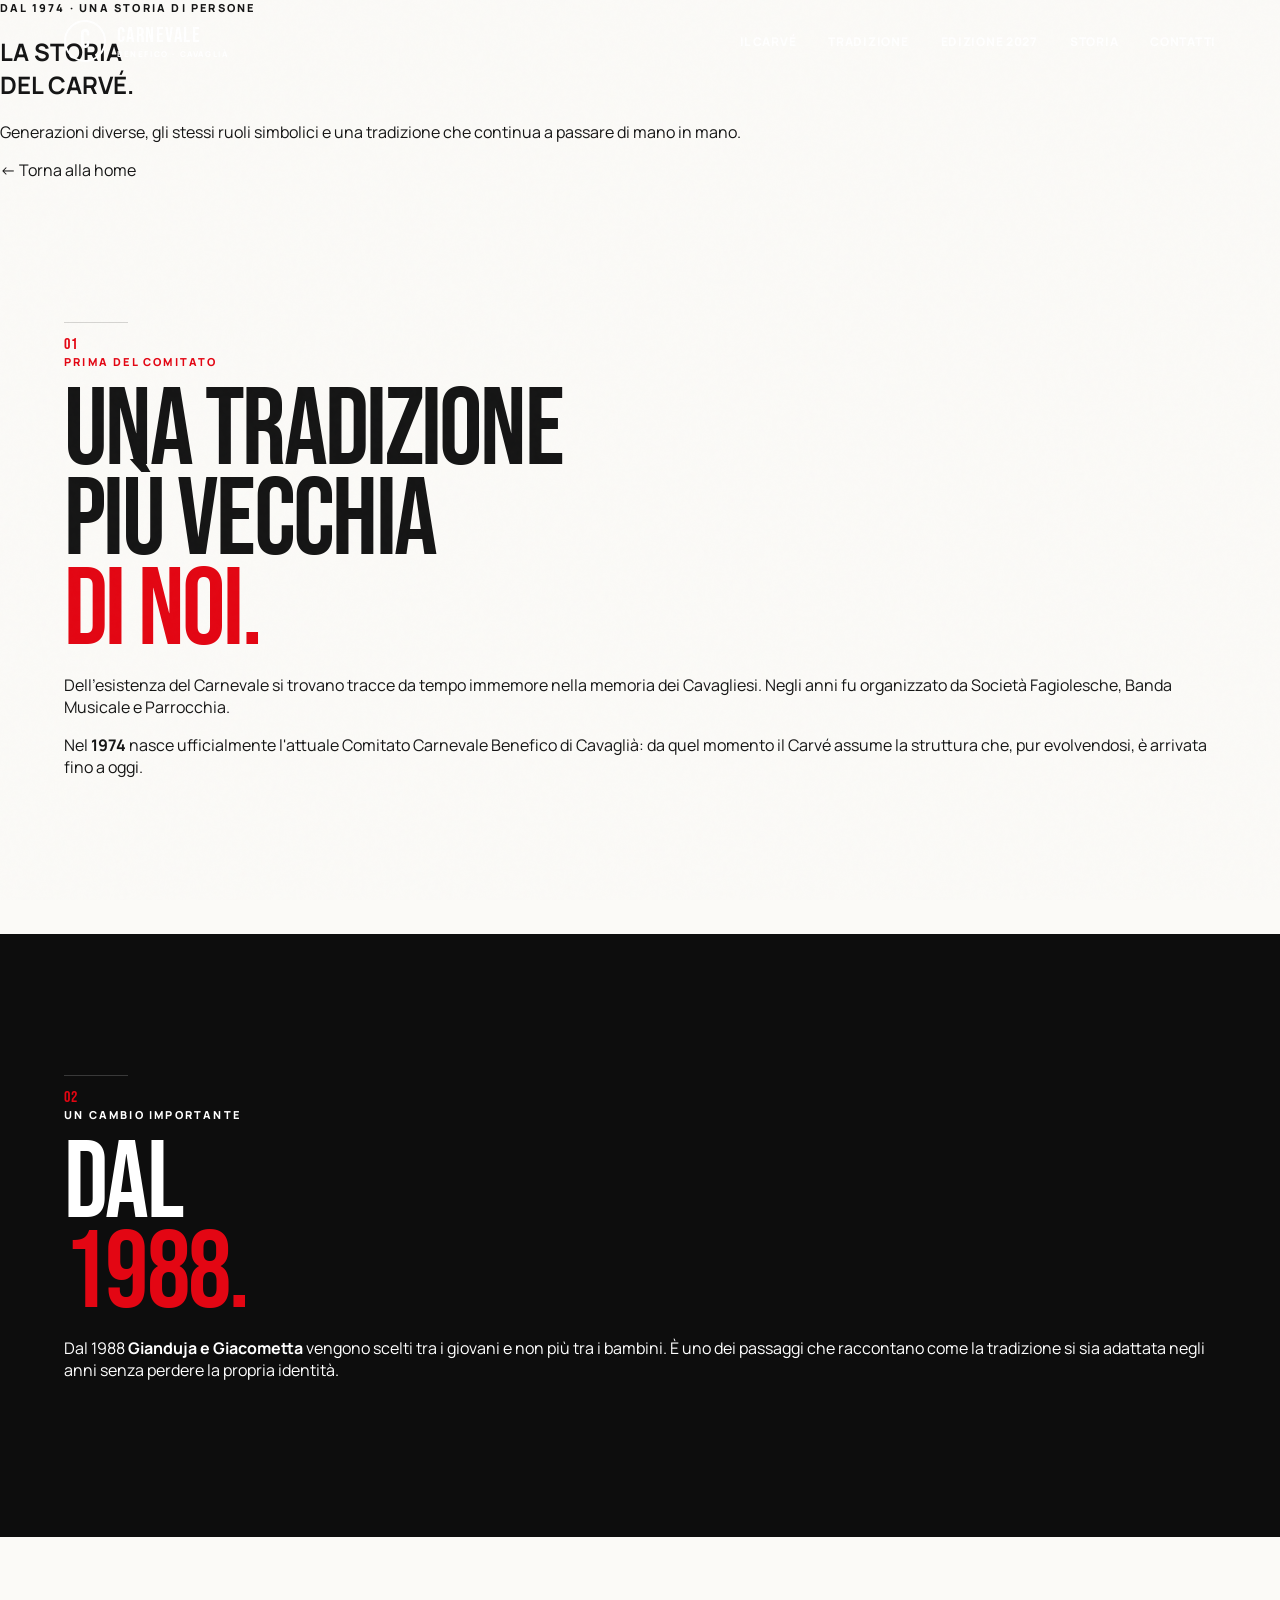
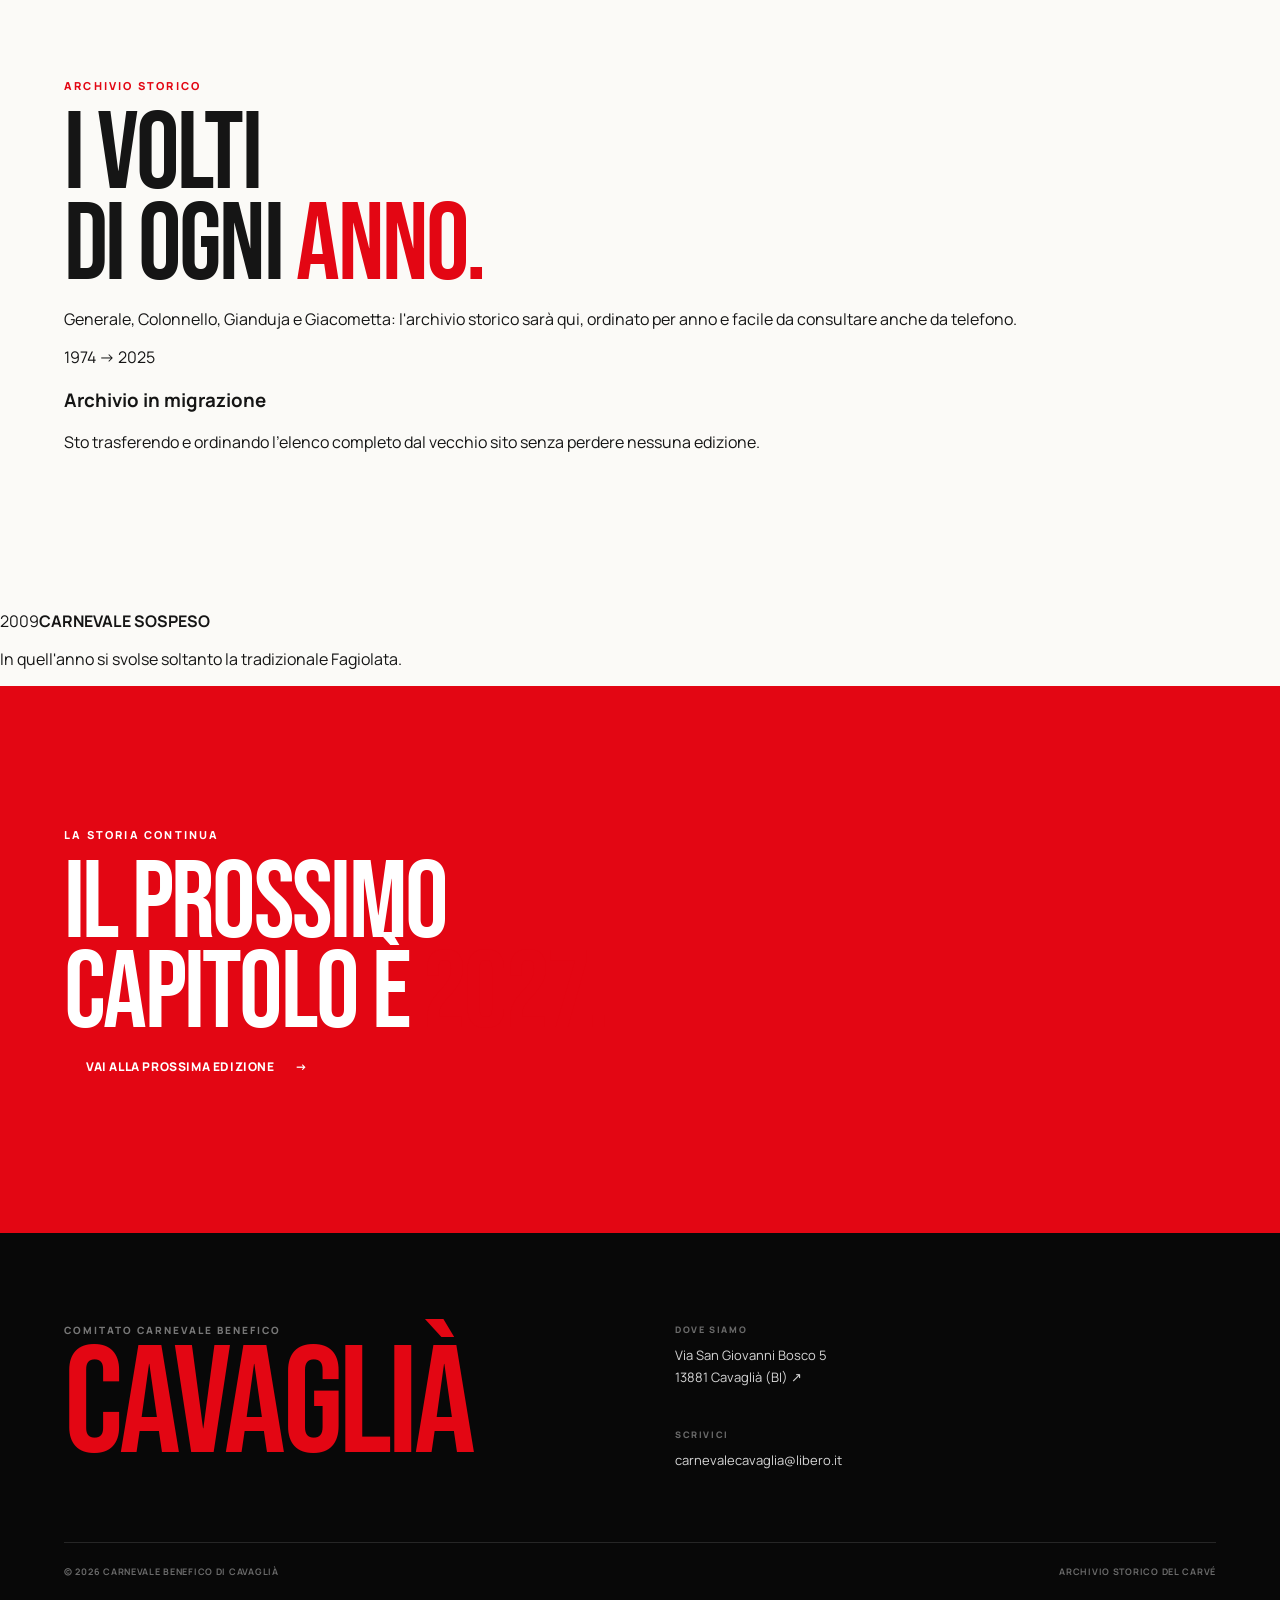
==== storia.html @ 2264ea47 "Add history page shell" ====
<!doctype html>
<html lang="it">
<head>
  <meta charset="utf-8">
  <meta name="viewport" content="width=device-width, initial-scale=1, viewport-fit=cover">
  <meta name="theme-color" content="#e30613">
  <meta name="description" content="La storia del Carnevale Benefico di Cavaglià e il suo archivio storico dal 1974.">
  <title>Storia · Carnevale Benefico di Cavaglià</title>
  <link rel="preconnect" href="https://fonts.googleapis.com">
  <link rel="preconnect" href="https://fonts.gstatic.com" crossorigin>
  <link href="https://fonts.googleapis.com/css2?family=Bebas+Neue&family=Manrope:wght@400;500;600;700;800&display=swap" rel="stylesheet">
  <link rel="stylesheet" href="styles.css">
  <link rel="stylesheet" href="storia.css">
</head>
<body class="history-page">
  <div class="noise" aria-hidden="true"></div>
  <header class="site-header history-header" id="siteHeader">
    <a class="brand" href="index.html" aria-label="Torna alla home"><span class="brand-mark" aria-hidden="true">C</span><span class="brand-copy"><strong>CARNEVALE</strong><small>BENEFICO · CAVAGLIÀ</small></span></a>
    <button class="menu-toggle" id="menuToggle" type="button" aria-expanded="false" aria-controls="mainNav" aria-label="Apri il menu"><span></span><span></span></button>
    <nav class="main-nav" id="mainNav" aria-label="Navigazione principale"><a href="index.html#carnevale">Il Carvé</a><a href="index.html#tradizione">Tradizione</a><a href="index.html#edizione">Edizione 2027</a><a href="storia.html" aria-current="page">Storia</a><a href="index.html#contatti">Contatti</a></nav>
  </header>
  <main>
    <section class="history-hero">
      <div class="history-hero-inner"><p class="eyebrow reveal">DAL 1974 · UNA STORIA DI PERSONE</p><h1 class="reveal">LA STORIA<br><span>DEL CARVÉ.</span></h1><p class="history-lead reveal">Generazioni diverse, gli stessi ruoli simbolici e una tradizione che continua a passare di mano in mano.</p></div>
      <a class="back-home" href="index.html"><span>←</span> Torna alla home</a>
    </section>
    <section class="history-origin section">
      <div class="section-number reveal">01</div>
      <div class="history-origin-title"><p class="eyebrow dark reveal">PRIMA DEL COMITATO</p><h2 class="display reveal">UNA TRADIZIONE<br>PIÙ VECCHIA<br><em>DI NOI.</em></h2></div>
      <div class="history-origin-copy reveal"><p>Dell'esistenza del Carnevale si trovano tracce da tempo immemore nella memoria dei Cavagliesi. Negli anni fu organizzato da Società Fagiolesche, Banda Musicale e Parrocchia.</p><p>Nel <strong>1974</strong> nasce ufficialmente l'attuale Comitato Carnevale Benefico di Cavaglià: da quel momento il Carvé assume la struttura che, pur evolvendosi, è arrivata fino a oggi.</p></div>
    </section>
    <section class="history-rule section section-dark"><div class="section-number reveal">02</div><div class="history-rule-grid"><div><p class="eyebrow reveal">UN CAMBIO IMPORTANTE</p><h2 class="display reveal">DAL<br><em>1988.</em></h2></div><div class="history-rule-copy reveal"><p>Dal 1988 <strong>Gianduja e Giacometta</strong> vengono scelti tra i giovani e non più tra i bambini. È uno dei passaggi che raccontano come la tradizione si sia adattata negli anni senza perdere la propria identità.</p></div></div></section>
    <section class="archive section" id="archivio">
      <div class="archive-head"><div><p class="eyebrow dark reveal">ARCHIVIO STORICO</p><h2 class="display reveal">I VOLTI<br>DI OGNI <em>ANNO.</em></h2></div><p class="archive-note reveal">Generale, Colonnello, Gianduja e Giacometta: l'archivio storico sarà qui, ordinato per anno e facile da consultare anche da telefono.</p></div>
      <div class="archive-placeholder reveal"><span>1974 → 2025</span><h3>Archivio in migrazione</h3><p>Sto trasferendo e ordinando l'elenco completo dal vecchio sito senza perdere nessuna edizione.</p></div>
    </section>
    <section class="history-break"><div><span>2009</span><strong>CARNEVALE SOSPESO</strong><p>In quell'anno si svolse soltanto la tradizionale Fagiolata.</p></div></section>
    <section class="history-continue section section-red"><p class="eyebrow reveal">LA STORIA CONTINUA</p><h2 class="display reveal">IL PROSSIMO<br>CAPITOLO È <em>2027.</em></h2><a class="btn history-btn reveal" href="index.html#edizione">Vai alla prossima edizione <span>→</span></a></section>
  </main>
  <footer id="contatti"><div class="footer-main"><div><p class="footer-kicker">COMITATO CARNEVALE BENEFICO</p><h2>CAVAGLIÀ</h2></div><div class="footer-links"><div><span>DOVE SIAMO</span><a href="https://www.google.com/maps/search/?api=1&query=Via+San+Giovanni+Bosco+5+Cavaglia" target="_blank" rel="noopener">Via San Giovanni Bosco 5<br>13881 Cavaglià (BI) ↗</a></div><div><span>SCRIVICI</span><a href="mailto:carnevalecavaglia@libero.it">carnevalecavaglia@libero.it</a></div></div></div><div class="footer-bottom"><span>© <span id="year"></span> Carnevale Benefico di Cavaglià</span><span>Archivio storico del Carvé</span></div></footer>
  <script src="script.js"></script>
</body>
</html>
---- styles.css ----
:root {
  --red: #e30613;
  --red-dark: #b4000a;
  --black: #0d0d0d;
  --ink: #151515;
  --cream: #f4f0e8;
  --paper: #fbfaf7;
  --white: #fff;
  --muted: #77736b;
  --line: rgba(13,13,13,.16);
  --radius: 26px;
  --pad: clamp(20px, 5vw, 72px);
  --header-h: 82px;
}

* { box-sizing: border-box; }
html { scroll-behavior: smooth; }
body {
  margin: 0;
  font-family: "Manrope", system-ui, -apple-system, BlinkMacSystemFont, "Segoe UI", sans-serif;
  color: var(--ink);
  background: var(--paper);
  overflow-x: hidden;
}
body.menu-open { overflow: hidden; }
img { max-width: 100%; display: block; }
a { color: inherit; text-decoration: none; }
button, a { -webkit-tap-highlight-color: transparent; }
::selection { background: var(--red); color: #fff; }

.noise {
  position: fixed;
  inset: 0;
  z-index: 9998;
  pointer-events: none;
  opacity: .025;
  background-image: url("data:image/svg+xml,%3Csvg viewBox='0 0 180 180' xmlns='http://www.w3.org/2000/svg'%3E%3Cfilter id='n'%3E%3CfeTurbulence type='fractalNoise' baseFrequency='.8' numOctaves='4' stitchTiles='stitch'/%3E%3C/filter%3E%3Crect width='100%25' height='100%25' filter='url(%23n)' opacity='.7'/%3E%3C/svg%3E");
}

.confetti { position: fixed; inset: 0; pointer-events: none; z-index: 3; overflow: hidden; }
.confetti i {
  position: absolute;
  width: 7px;
  height: 18px;
  opacity: 0;
  animation: confettiFall linear forwards;
  border-radius: 2px;
}
@keyframes confettiFall {
  0% { opacity: 0; transform: translate3d(0,-10vh,0) rotate(0deg); }
  10% { opacity: .7; }
  100% { opacity: 0; transform: translate3d(var(--drift),110vh,0) rotate(720deg); }
}

.site-header {
  position: fixed;
  top: 0; left: 0; right: 0;
  height: var(--header-h);
  padding: 0 var(--pad);
  display: flex;
  align-items: center;
  justify-content: space-between;
  z-index: 100;
  color: #fff;
  transition: background .35s ease, color .35s ease, border .35s ease, height .35s ease;
}
.site-header.scrolled {
  height: 68px;
  color: var(--ink);
  background: rgba(251,250,247,.88);
  backdrop-filter: blur(16px);
  -webkit-backdrop-filter: blur(16px);
  border-bottom: 1px solid rgba(0,0,0,.08);
}
.brand { display: inline-flex; align-items: center; gap: 11px; position: relative; z-index: 102; }
.brand-mark {
  width: 42px; height: 42px;
  border: 2px solid currentColor;
  border-radius: 50%;
  display: grid; place-items: center;
  font-family: "Bebas Neue", sans-serif;
  font-size: 26px;
  line-height: 1;
}
.brand-copy { display: grid; line-height: 1; gap: 4px; }
.brand-copy strong { font-family: "Bebas Neue", sans-serif; font-size: 21px; letter-spacing: .07em; font-weight: 400; }
.brand-copy small { font-size: 8px; letter-spacing: .2em; font-weight: 800; }

.main-nav { display: flex; align-items: center; gap: clamp(20px, 2.5vw, 40px); font-size: 12px; font-weight: 800; text-transform: uppercase; letter-spacing: .06em; }
.main-nav a { position: relative; }
.main-nav a::after { content: ""; position: absolute; left: 0; bottom: -7px; width: 100%; height: 2px; background: var(--red); transform: scaleX(0); transform-origin: left; transition: transform .2s ease; }
.main-nav a:hover::after { transform: scaleX(1); }
.menu-toggle { display: none; border: 0; background: transparent; color: inherit; width: 48px; height: 48px; padding: 0; position: relative; z-index: 102; }
.menu-toggle span { position: absolute; width: 24px; height: 2px; background: currentColor; left: 12px; transition: transform .25s ease, top .25s ease; }
.menu-toggle span:first-child { top: 19px; }
.menu-toggle span:last-child { top: 28px; }
.menu-toggle.active span:first-child { top: 24px; transform: rotate(45deg); }
.menu-toggle.active span:last-child { top: 24px; transform: rotate(-45deg); }

.hero { position: relative; min-height: 100svh; color: #fff; display: flex; align-items: flex-end; overflow: hidden; background: #111; }
.hero-photo {
  position: absolute; inset: 0;
  background-image: url("https://carnevalecavaglia.wordpress.com/wp-content/uploads/2025/02/img_5497-1.jpg");
  background-size: cover;
  background-position: center 40%;
  transform: scale(1.04);
  animation: heroZoom 10s ease-out forwards;
}
@keyframes heroZoom { to { transform: scale(1); } }
.hero-shade {
  position: absolute; inset: 0;
  background: linear-gradient(180deg, rgba(0,0,0,.2) 0%, rgba(0,0,0,.12) 35%, rgba(0,0,0,.86) 100%), linear-gradient(90deg, rgba(0,0,0,.42), transparent 65%);
}
.hero-content { position: relative; z-index: 2; width: min(1100px, 100%); padding: 0 var(--pad) clamp(88px, 10vh, 130px); }
.eyebrow { margin: 0 0 18px; font-size: 11px; font-weight: 800; letter-spacing: .2em; text-transform: uppercase; }
.eyebrow.dark { color: var(--red); }
.hero h1, .display, .edition-year, footer h2 { font-family: "Bebas Neue", Impact, sans-serif; font-weight: 400; letter-spacing: -.025em; }
.hero h1 { margin: 0; font-size: clamp(78px, 13vw, 180px); line-height: .76; max-width: 1050px; }
.hero h1 span { color: var(--red); }
.hero-lead { margin: 28px 0 0; max-width: 650px; font-size: clamp(16px, 1.5vw, 21px); line-height: 1.55; color: rgba(255,255,255,.84); }
.hero-actions { display: flex; flex-wrap: wrap; gap: 12px; margin-top: 32px; }
.btn { min-height: 52px; display: inline-flex; align-items: center; justify-content: center; gap: 20px; padding: 0 22px; border-radius: 999px; font-size: 12px; font-weight: 800; text-transform: uppercase; letter-spacing: .05em; transition: transform .2s ease, background .2s ease, color .2s ease; }
.btn:hover { transform: translateY(-2px); }
.btn-primary { background: var(--red); color: #fff; }
.btn-primary:hover { background: #ff1320; }
.btn-ghost { border: 1px solid rgba(255,255,255,.55); color: #fff; }
.btn-ghost:hover { background: #fff; color: #111; }
.hero-scroll { position: absolute; right: var(--pad); bottom: 38px; z-index: 2; display: flex; align-items: center; gap: 12px; font-size: 9px; font-weight: 800; letter-spacing: .2em; transform: rotate(90deg) translateX(-15px); transform-origin: right bottom; }
.hero-scroll i { display: block; width: 54px; height: 1px; background: rgba(255,255,255,.7); position: relative; overflow: hidden; }
.hero-scroll i::after { content:""; position:absolute; inset:0; background:#fff; transform:translateX(-100%); animation: scrollLine 1.7s ease-in-out infinite; }
@keyframes scrollLine { 50%,100% { transform: translateX(100%); } }

.ticker { background: var(--red); color:#fff; overflow:hidden; border-top:1px solid rgba(255,255,255,.18); border-bottom:1px solid rgba(0,0,0,.12); }
.ticker-track { display:flex; align-items:center; width:max-content; gap:20px; padding:17px 0; animation:ticker 35s linear infinite; }
.ticker span { font-family:"Bebas Neue",sans-serif; font-size:22px; letter-spacing:.04em; white-space:nowrap; }
.ticker b { font-size:11px; font-weight:400; opacity:.8; }
@keyframes ticker { to { transform:translateX(-50%); } }

.section { padding: clamp(90px, 11vw, 160px) var(--pad); }
.section-number { font-family:"Bebas Neue",sans-serif; font-size:16px; letter-spacing:.08em; color:var(--red); border-top:1px solid var(--line); padding-top:12px; width:64px; }
.section-number.inverse { color:#fff; border-color:rgba(255,255,255,.35); }
.intro { display:grid; grid-template-columns:90px minmax(0, 1.2fr) minmax(280px,.8fr); gap:clamp(24px,5vw,84px); align-items:start; }
.display { margin:0; font-size:clamp(64px,8.5vw,130px); line-height:.83; }
.display em { color:var(--red); font-style:normal; }
.intro-text { padding-top:40px; max-width:520px; }
.intro-text p { font-size:16px; line-height:1.78; color:#45413b; margin:0 0 18px; }
.text-link { display:inline-flex; align-items:center; gap:18px; margin-top:12px; font-size:12px; font-weight:800; text-transform:uppercase; letter-spacing:.07em; border-bottom:1px solid var(--ink); padding-bottom:7px; }
.text-link span { transition: transform .2s ease; }
.text-link:hover span { transform:translateX(5px); }

.stats { display:grid; grid-template-columns:repeat(3,1fr); border-top:1px solid var(--line); border-bottom:1px solid var(--line); margin:0 var(--pad); }
.stat { padding:46px clamp(18px,3vw,44px); display:grid; gap:10px; border-right:1px solid var(--line); }
.stat:last-child { border-right:0; }
.stat strong { font-family:"Bebas Neue",sans-serif; color:var(--red); font-size:clamp(60px,7vw,110px); line-height:.85; font-weight:400; }
.stat span { color:var(--muted); font-size:12px; text-transform:uppercase; letter-spacing:.08em; font-weight:800; }

.section-dark { background:var(--black); color:#fff; }
.section-dark .section-number { border-color:rgba(255,255,255,.18); }
.tradition-grid { display:grid; grid-template-columns:minmax(320px,.85fr) minmax(0,1.15fr); gap:clamp(40px,7vw,110px); align-items:center; margin-top:38px; }
.tradition-copy .display em { color:var(--red); }
.tradition-copy > p:not(.eyebrow) { max-width:520px; line-height:1.75; color:rgba(255,255,255,.7); font-size:16px; }
.tradition-photo { min-height:650px; border-radius:var(--radius); background:linear-gradient(180deg,transparent 65%,rgba(0,0,0,.3)), url("https://carnevalecavaglia.wordpress.com/wp-content/uploads/2024/03/img_4188.jpg"); background-size:cover; background-position:center; position:relative; overflow:hidden; }
.tradition-photo::after { content:"60+\A PA IOLI"; white-space:pre; position:absolute; right:-2px; bottom:-12px; font-family:"Bebas Neue",sans-serif; font-size:76px; line-height:.73; text-align:right; color:#fff; opacity:.9; padding:20px; }

.section-head { display:grid; grid-template-columns:1fr minmax(280px,460px); gap:50px; align-items:end; margin-bottom:54px; }
.section-note { margin:0 0 8px; color:var(--muted); line-height:1.7; }
.mosaic { display:grid; grid-template-columns:repeat(12,1fr); gap:16px; }
.moment { position:relative; min-height:520px; overflow:hidden; border-radius:22px; grid-column:span 5; background:#222; color:#fff; isolation:isolate; }
.moment-large { grid-column:span 7; min-height:640px; }
.moment-wide { grid-column:span 7; min-height:480px; }
.moment img { width:100%; height:100%; object-fit:cover; position:absolute; inset:0; transition:transform .6s cubic-bezier(.2,.7,.2,1); }
.moment::after { content:""; position:absolute; inset:0; background:linear-gradient(180deg,transparent 40%,rgba(0,0,0,.9)); z-index:0; }
.moment:hover img { transform:scale(1.035); }
.moment div { position:absolute; z-index:1; left:0; right:0; bottom:0; padding:28px; }
.moment div span { font-size:10px; font-weight:800; letter-spacing:.15em; color:#fff; opacity:.75; }
.moment h3 { font-family:"Bebas Neue",sans-serif; font-size:42px; margin:6px 0 2px; font-weight:400; }
.moment p { margin:0; max-width:480px; color:rgba(255,255,255,.75); line-height:1.55; font-size:13px; }

.section-red { background:var(--red); color:#fff; }
.edition-top { display:flex; align-items:flex-start; justify-content:space-between; }
.edition-grid { display:grid; grid-template-columns:1.1fr .9fr; gap:clamp(40px,8vw,120px); align-items:end; margin-top:30px; }
.edition-year { margin:0; font-size:clamp(170px,27vw,420px); line-height:.7; letter-spacing:-.04em; }
.edition-status { margin:32px 0 0; display:flex; align-items:center; gap:10px; font-size:11px; font-weight:800; letter-spacing:.12em; }
.edition-status span { width:9px; height:9px; background:#fff; border-radius:50%; box-shadow:0 0 0 7px rgba(255,255,255,.16); animation:pulse 2s ease-in-out infinite; }
@keyframes pulse { 50% { box-shadow:0 0 0 14px rgba(255,255,255,0); } }
.edition-copy { padding-bottom:18px; }
.edition-copy h3 { font-family:"Bebas Neue",sans-serif; font-size:48px; font-weight:400; margin:0 0 12px; }
.edition-copy p { color:rgba(255,255,255,.82); line-height:1.7; margin:0 0 24px; }
.edition-tags { display:flex; flex-wrap:wrap; gap:8px; }
.edition-tags span { border:1px solid rgba(255,255,255,.5); padding:9px 13px; border-radius:999px; font-size:10px; font-weight:800; text-transform:uppercase; letter-spacing:.07em; }
.past-edition { display:grid; grid-template-columns:auto auto 1fr; gap:24px; align-items:center; border-top:1px solid rgba(255,255,255,.35); margin-top:80px; padding-top:24px; }
.past-edition span { font-size:9px; font-weight:800; letter-spacing:.18em; opacity:.7; }
.past-edition strong { font-family:"Bebas Neue",sans-serif; font-size:27px; letter-spacing:.03em; font-weight:400; }
.past-edition p { margin:0; text-align:right; opacity:.75; font-size:12px; }

.ritual { display:grid; grid-template-columns:90px 1fr; gap:clamp(24px,5vw,84px); }
.ritual-head { grid-column:2; }
.steps { grid-column:2; margin-top:70px; border-top:1px solid var(--line); }
.step { display:grid; grid-template-columns:80px 1fr 1fr; gap:30px; align-items:center; min-height:126px; border-bottom:1px solid var(--line); padding:22px 0; }
.step > span { color:var(--red); font-size:11px; font-weight:800; }
.step h3 { font-family:"Bebas Neue",sans-serif; font-size:34px; margin:0; font-weight:400; }
.step p { margin:0; color:var(--muted); line-height:1.6; font-size:13px; max-width:520px; }

.cta-band { background:var(--black); color:#fff; }
.cta-band a { min-height:230px; padding:40px var(--pad); display:grid; grid-template-columns:1fr auto auto; gap:40px; align-items:center; transition:background .25s ease; }
.cta-band a:hover { background:#171717; }
.cta-band span { font-size:11px; font-weight:800; letter-spacing:.2em; }
.cta-band strong { font-family:"Bebas Neue",sans-serif; font-size:clamp(64px,9vw,130px); font-weight:400; color:var(--red); }
.cta-band i { width:72px; height:72px; border:1px solid rgba(255,255,255,.35); border-radius:50%; display:grid; place-items:center; font-style:normal; font-size:24px; transition:transform .25s ease, background .25s ease; }
.cta-band a:hover i { transform:rotate(45deg); background:var(--red); border-color:var(--red); }

footer { background:#080808; color:#fff; padding:90px var(--pad) 28px; }
.footer-main { display:grid; grid-template-columns:1fr 1fr; gap:70px; padding-bottom:70px; }
.footer-kicker { margin:0 0 8px; font-size:10px; font-weight:800; letter-spacing:.2em; color:rgba(255,255,255,.45); }
footer h2 { margin:0; font-size:clamp(86px,12vw,180px); line-height:.8; color:var(--red); }
.footer-links { display:grid; grid-template-columns:repeat(2,1fr); gap:40px; align-content:end; }
.footer-links div { display:grid; gap:9px; }
.footer-links div:last-child { grid-column:span 2; grid-template-columns:auto auto; justify-content:start; column-gap:24px; }
.footer-links div:last-child span { grid-column:1/-1; }
.footer-links span { font-size:9px; font-weight:800; letter-spacing:.18em; color:rgba(255,255,255,.4); }
.footer-links a { font-size:13px; line-height:1.65; width:max-content; max-width:100%; color:rgba(255,255,255,.83); }
.footer-links a:hover { color:#fff; }
.footer-bottom { border-top:1px solid rgba(255,255,255,.12); padding-top:22px; display:flex; justify-content:space-between; gap:20px; font-size:9px; font-weight:700; letter-spacing:.08em; color:rgba(255,255,255,.4); text-transform:uppercase; }

.reveal { opacity:0; transform:translateY(26px); transition:opacity .75s cubic-bezier(.2,.7,.2,1), transform .75s cubic-bezier(.2,.7,.2,1); }
.reveal.visible { opacity:1; transform:none; }

@media (max-width: 980px) {
  :root { --header-h:72px; }
  .menu-toggle { display:block; }
  .main-nav {
    position:fixed; inset:0; background:var(--red); color:#fff;
    display:flex; flex-direction:column; align-items:flex-start; justify-content:center;
    padding:100px var(--pad) 60px; gap:5px;
    transform:translateY(-100%); transition:transform .45s cubic-bezier(.76,0,.24,1);
  }
  .main-nav.open { transform:none; }
  .main-nav a { font-family:"Bebas Neue",sans-serif; font-size:clamp(44px,11vw,76px); font-weight:400; line-height:1.02; }
  .main-nav a::after { display:none; }
  .site-header.menu-active { color:#fff; background:transparent; border:0; }
  .hero-photo { background-position:center center; }
  .intro { grid-template-columns:60px 1fr; }
  .intro-text { grid-column:2; padding-top:10px; }
  .tradition-grid { grid-template-columns:1fr; }
  .tradition-photo { min-height:520px; }
  .section-head { grid-template-columns:1fr; }
  .section-note { max-width:560px; }
  .moment, .moment-large, .moment-wide { grid-column:span 6; min-height:500px; }
  .edition-grid { grid-template-columns:1fr; }
  .edition-copy { max-width:600px; }
  .past-edition { grid-template-columns:1fr 1fr; }
  .past-edition p { grid-column:1/-1; text-align:left; }
  .footer-main { grid-template-columns:1fr; }
}

@media (max-width: 700px) {
  :root { --pad:20px; --radius:20px; }
  .site-header { padding:0 18px; }
  .brand-copy strong { font-size:18px; }
  .brand-copy small { font-size:7px; }
  .brand-mark { width:38px; height:38px; font-size:23px; }
  .hero { min-height: 96svh; }
  .hero-photo { background-position:52% center; }
  .hero-shade { background:linear-gradient(180deg,rgba(0,0,0,.18),rgba(0,0,0,.2) 38%,rgba(0,0,0,.9) 100%); }
  .hero-content { padding:0 20px 84px; }
  .hero h1 { font-size:clamp(74px,25vw,120px); line-height:.78; }
  .hero-lead { font-size:15px; line-height:1.55; margin-top:20px; }
  .hero-actions { gap:8px; margin-top:24px; }
  .btn { min-height:48px; padding:0 18px; font-size:10px; }
  .btn-ghost { display:none; }
  .hero-scroll { display:none; }
  .ticker-track { padding:13px 0; }
  .ticker span { font-size:19px; }
  .section { padding:82px 20px; }
  .intro { grid-template-columns:1fr; gap:20px; }
  .section-number { width:48px; }
  .intro-copy, .intro-text { grid-column:1; }
  .display { font-size:clamp(58px,19vw,90px); }
  .intro-text { padding-top:10px; }
  .intro-text p { font-size:15px; }
  .stats { margin:0; grid-template-columns:1fr; }
  .stat { border-right:0; border-bottom:1px solid var(--line); padding:30px 20px; grid-template-columns:115px 1fr; align-items:end; }
  .stat:last-child { border-bottom:0; }
  .stat strong { font-size:70px; }
  .stat span { padding-bottom:7px; }
  .tradition-grid { margin-top:28px; }
  .tradition-photo { min-height:440px; }
  .tradition-photo::after { font-size:54px; }
  .mosaic { display:flex; gap:12px; overflow-x:auto; scroll-snap-type:x mandatory; padding-bottom:10px; margin-right:-20px; padding-right:20px; scrollbar-width:none; }
  .mosaic::-webkit-scrollbar { display:none; }
  .moment, .moment-large, .moment-wide { min-width:84vw; min-height:480px; scroll-snap-align:start; }
  .moment div { padding:22px; }
  .moment h3 { font-size:38px; }
  .edition-top { display:block; }
  .edition-top .eyebrow { margin-top:32px; }
  .edition-year { font-size:45vw; }
  .edition-status { margin-top:22px; font-size:9px; }
  .edition-copy h3 { font-size:40px; }
  .past-edition { margin-top:60px; grid-template-columns:1fr; gap:8px; }
  .past-edition p { grid-column:auto; }
  .ritual { grid-template-columns:1fr; gap:20px; }
  .ritual-head, .steps { grid-column:1; }
  .steps { margin-top:35px; }
  .step { grid-template-columns:44px 1fr; gap:12px 16px; padding:24px 0; }
  .step p { grid-column:2; }
  .cta-band a { min-height:180px; padding:32px 20px; grid-template-columns:1fr auto; gap:20px; }
  .cta-band span { grid-column:1/-1; }
  .cta-band strong { font-size:72px; }
  .cta-band i { width:54px; height:54px; }
  footer { padding:72px 20px 24px; }
  .footer-main { gap:50px; padding-bottom:52px; }
  footer h2 { font-size:31vw; }
  .footer-links { grid-template-columns:1fr; gap:28px; }
  .footer-links div:last-child { grid-column:1; }
  .footer-bottom { flex-direction:column; }
}

@media (prefers-reduced-motion: reduce) {
  html { scroll-behavior:auto; }
  *, *::before, *::after { animation-duration:.001ms !important; animation-iteration-count:1 !important; transition-duration:.001ms !important; }
  .reveal { opacity:1; transform:none; }
}
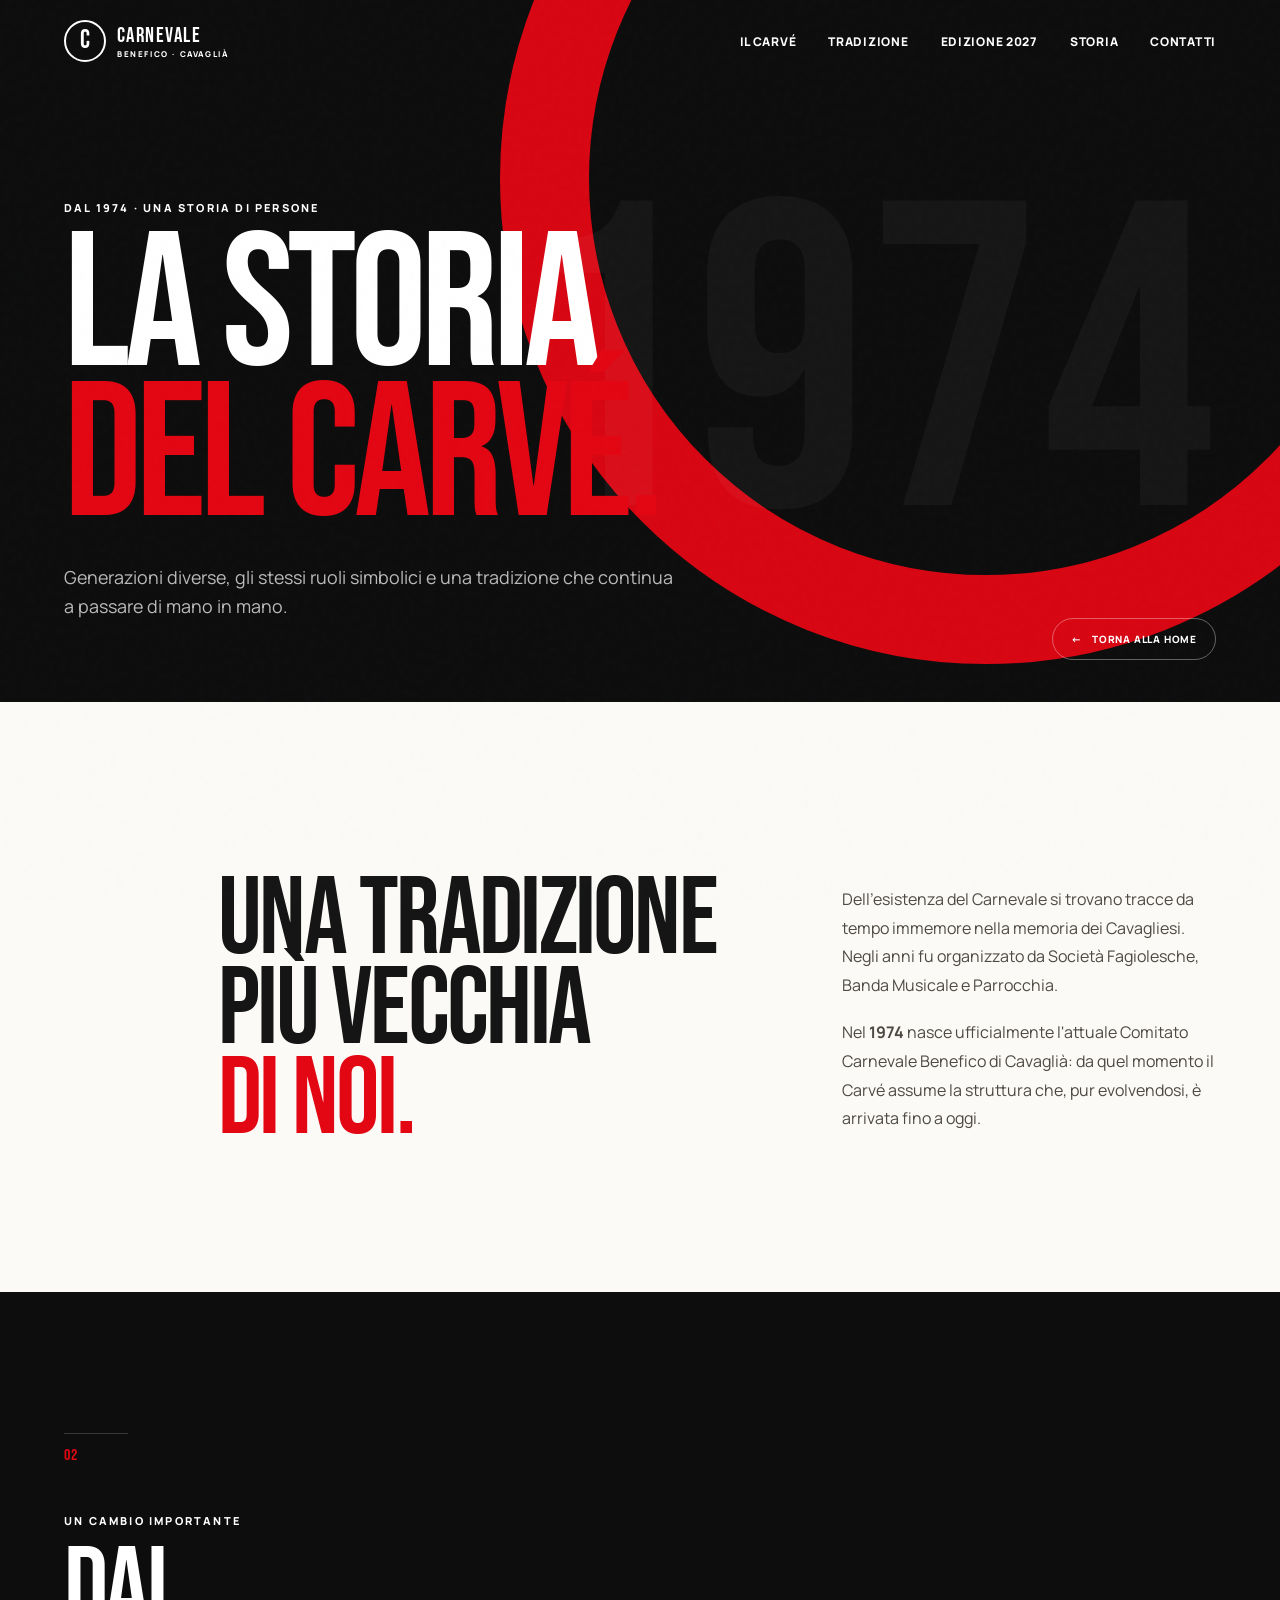
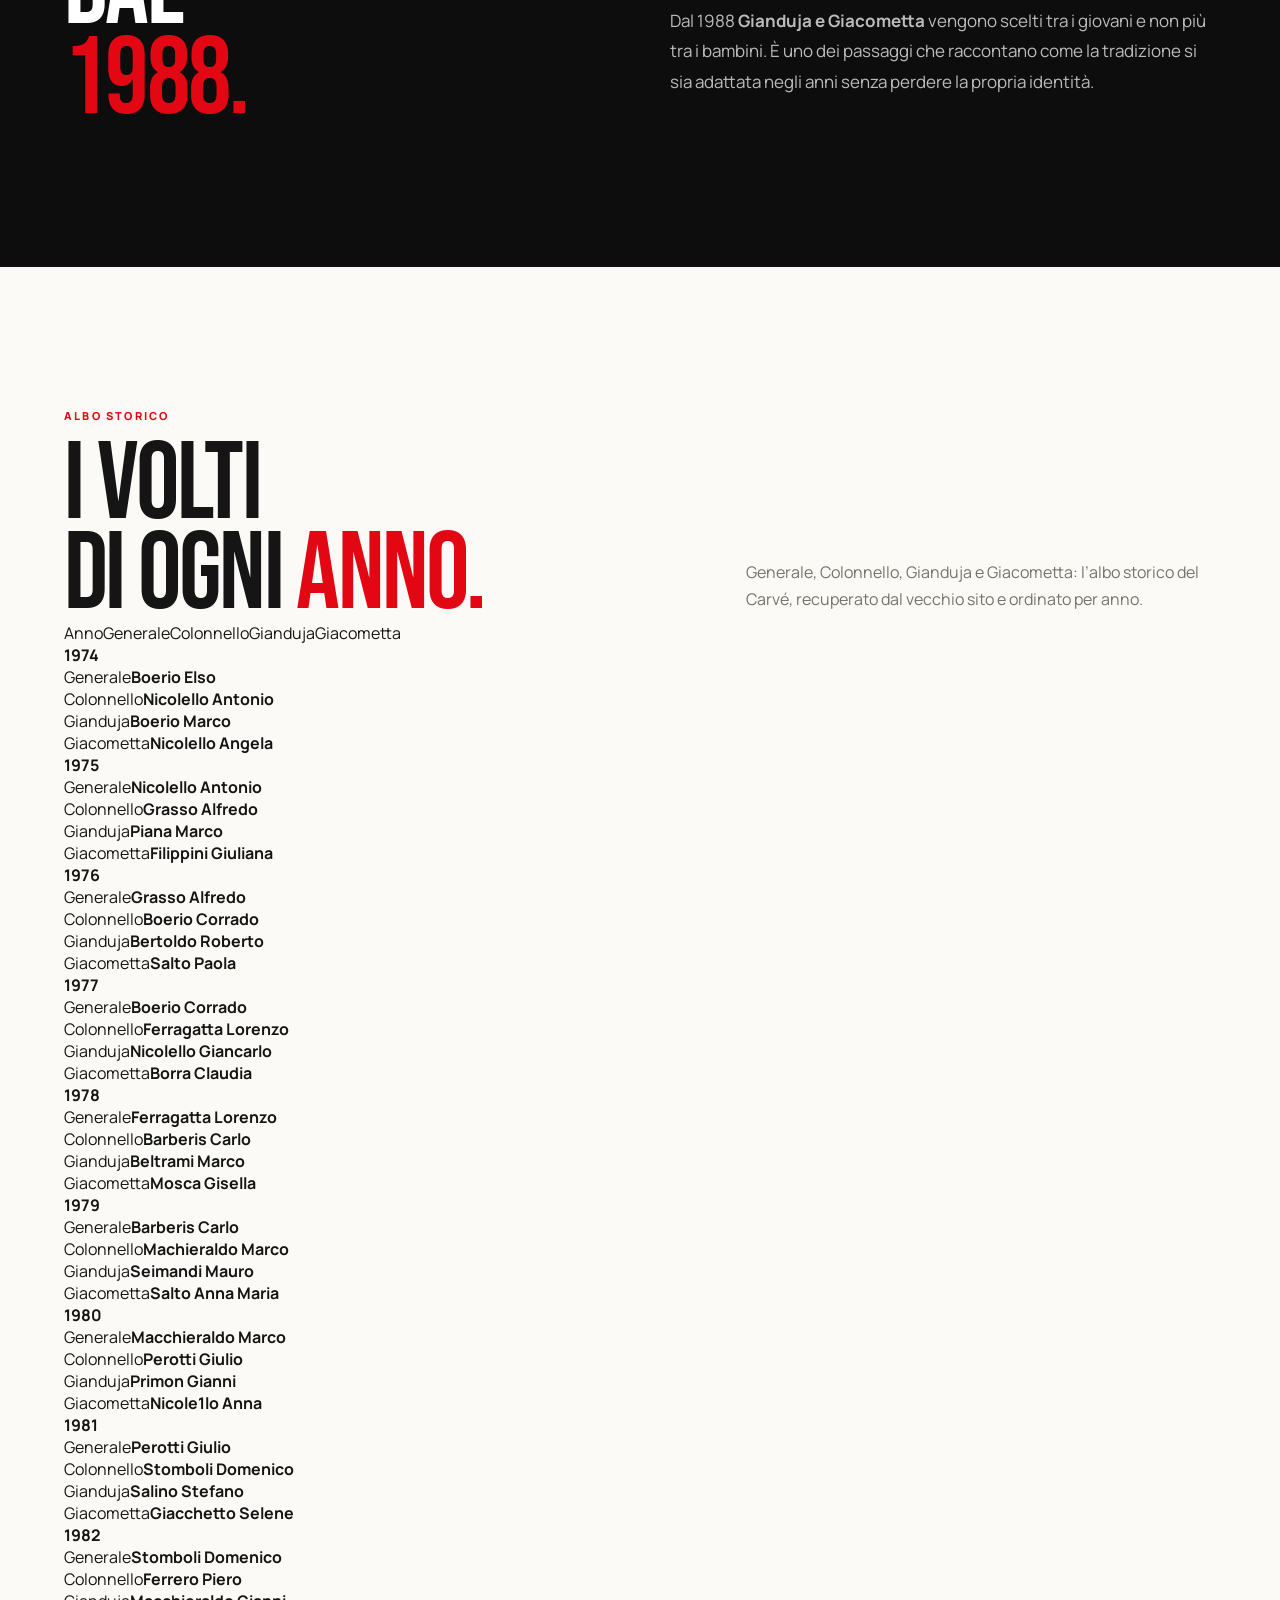
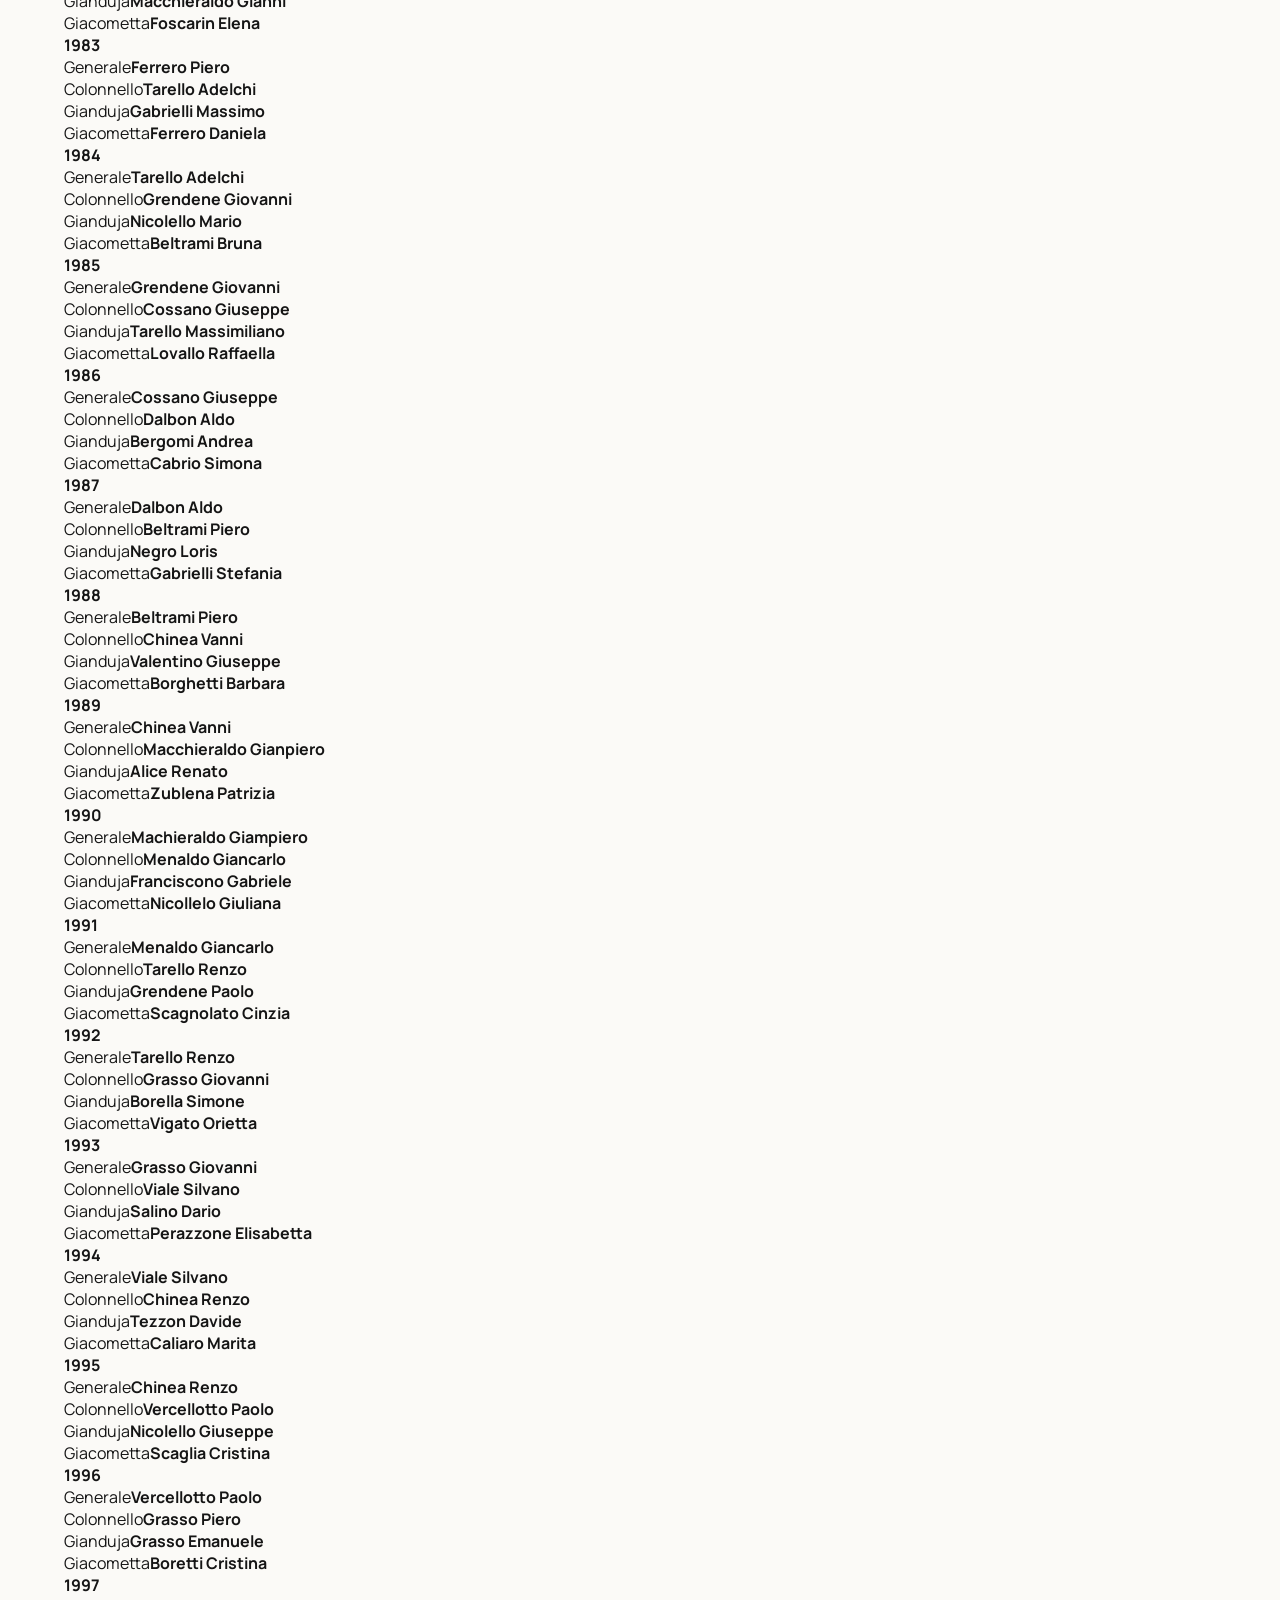
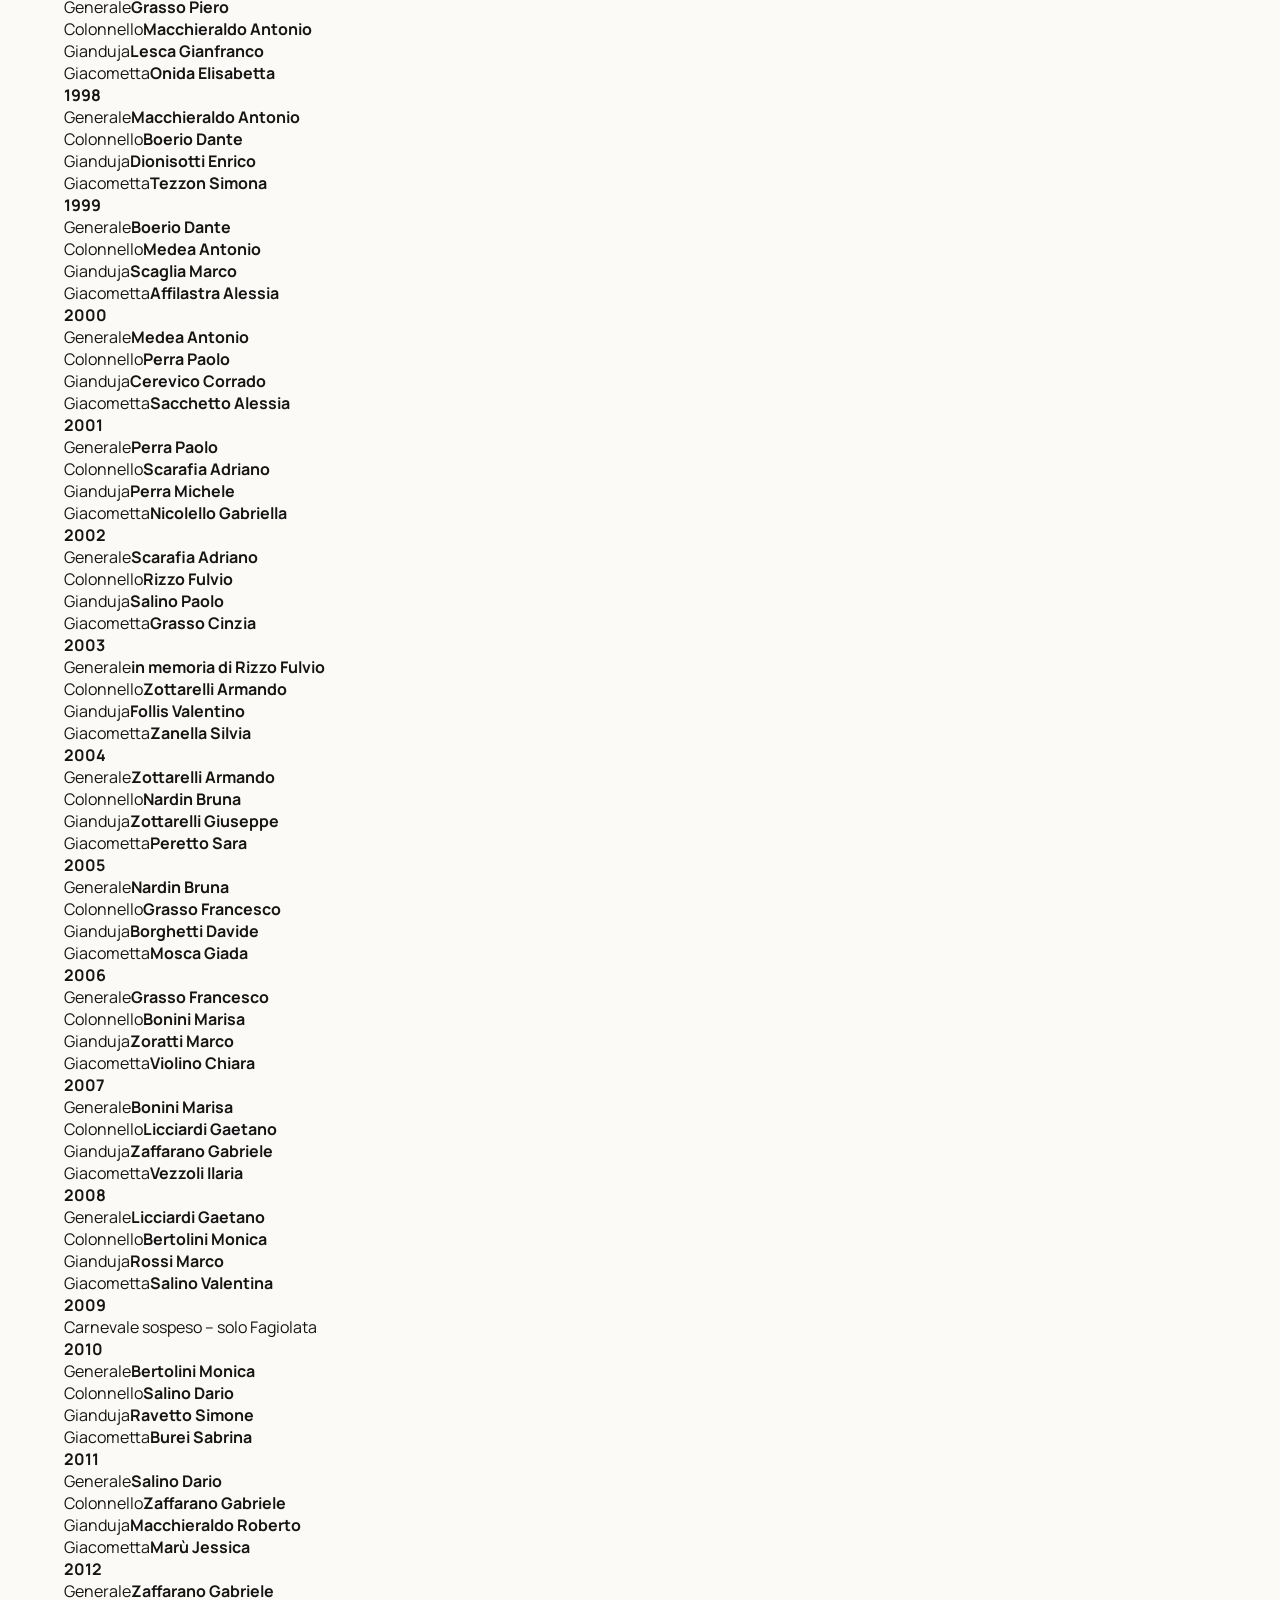
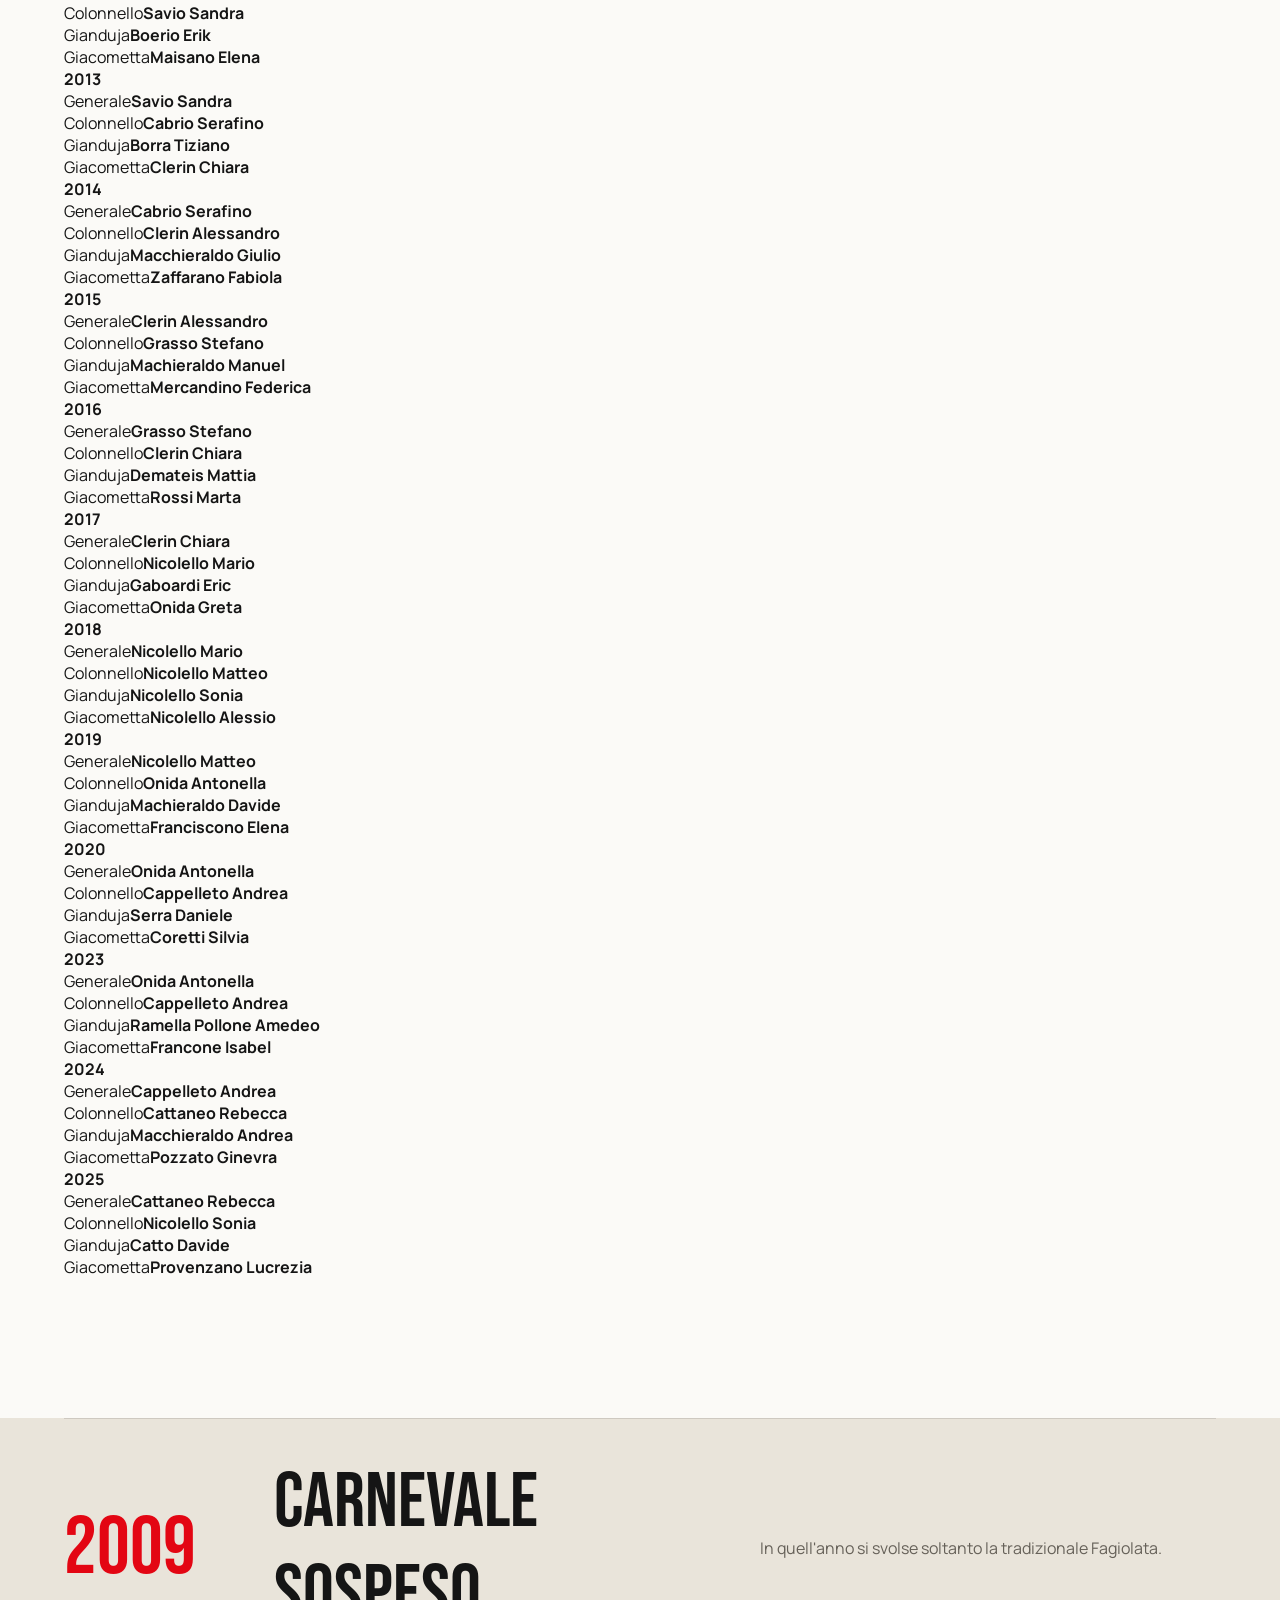
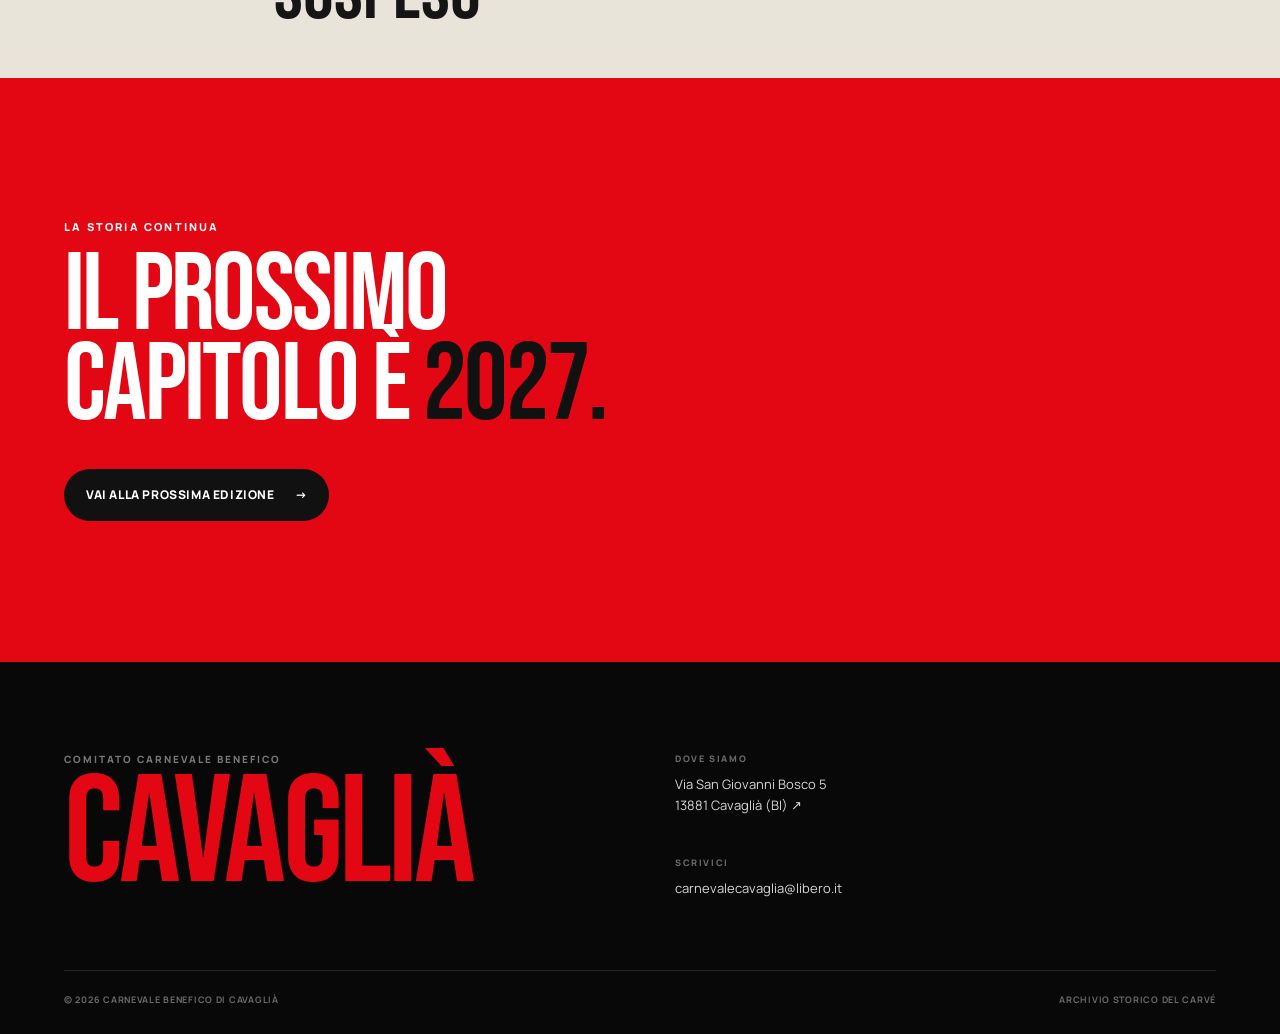
==== commit 3b647bfe: "Restore the historical Carnevale register" ====
--- a/storia.html
+++ b/storia.html
@@ -31,8 +31,60 @@
     </section>
     <section class="history-rule section section-dark"><div class="section-number reveal">02</div><div class="history-rule-grid"><div><p class="eyebrow reveal">UN CAMBIO IMPORTANTE</p><h2 class="display reveal">DAL<br><em>1988.</em></h2></div><div class="history-rule-copy reveal"><p>Dal 1988 <strong>Gianduja e Giacometta</strong> vengono scelti tra i giovani e non più tra i bambini. È uno dei passaggi che raccontano come la tradizione si sia adattata negli anni senza perdere la propria identità.</p></div></div></section>
     <section class="archive section" id="archivio">
-      <div class="archive-head"><div><p class="eyebrow dark reveal">ARCHIVIO STORICO</p><h2 class="display reveal">I VOLTI<br>DI OGNI <em>ANNO.</em></h2></div><p class="archive-note reveal">Generale, Colonnello, Gianduja e Giacometta: l'archivio storico sarà qui, ordinato per anno e facile da consultare anche da telefono.</p></div>
-      <div class="archive-placeholder reveal"><span>1974 → 2025</span><h3>Archivio in migrazione</h3><p>Sto trasferendo e ordinando l'elenco completo dal vecchio sito senza perdere nessuna edizione.</p></div>
+      <div class="archive-head"><div><p class="eyebrow dark reveal">ALBO STORICO</p><h2 class="display reveal">I VOLTI<br>DI OGNI <em>ANNO.</em></h2></div><p class="archive-note reveal">Generale, Colonnello, Gianduja e Giacometta: l’albo storico del Carvé, recuperato dal vecchio sito e ordinato per anno.</p></div>
+      <div class="archive-table reveal" aria-label="Albo storico del Carnevale Benefico di Cavaglià">
+  <div class="archive-row archive-labels" aria-hidden="true"><span>Anno</span><span>Generale</span><span>Colonnello</span><span>Gianduja</span><span>Giacometta</span></div>
+<div class="archive-row"><strong class="archive-year">1974</strong><div class="archive-person"><span>Generale</span><b>Boerio Elso</b></div><div class="archive-person"><span>Colonnello</span><b>Nicolello Antonio</b></div><div class="archive-person"><span>Gianduja</span><b>Boerio Marco</b></div><div class="archive-person"><span>Giacometta</span><b>Nicolello Angela</b></div></div>
+<div class="archive-row"><strong class="archive-year">1975</strong><div class="archive-person"><span>Generale</span><b>Nicolello Antonio</b></div><div class="archive-person"><span>Colonnello</span><b>Grasso Alfredo</b></div><div class="archive-person"><span>Gianduja</span><b>Piana Marco</b></div><div class="archive-person"><span>Giacometta</span><b>Filippini Giuliana</b></div></div>
+<div class="archive-row"><strong class="archive-year">1976</strong><div class="archive-person"><span>Generale</span><b>Grasso Alfredo</b></div><div class="archive-person"><span>Colonnello</span><b>Boerio Corrado</b></div><div class="archive-person"><span>Gianduja</span><b>Bertoldo Roberto</b></div><div class="archive-person"><span>Giacometta</span><b>Salto Paola</b></div></div>
+<div class="archive-row"><strong class="archive-year">1977</strong><div class="archive-person"><span>Generale</span><b>Boerio Corrado</b></div><div class="archive-person"><span>Colonnello</span><b>Ferragatta Lorenzo</b></div><div class="archive-person"><span>Gianduja</span><b>Nicolello Giancarlo</b></div><div class="archive-person"><span>Giacometta</span><b>Borra Claudia</b></div></div>
+<div class="archive-row"><strong class="archive-year">1978</strong><div class="archive-person"><span>Generale</span><b>Ferragatta Lorenzo</b></div><div class="archive-person"><span>Colonnello</span><b>Barberis Carlo</b></div><div class="archive-person"><span>Gianduja</span><b>Beltrami Marco</b></div><div class="archive-person"><span>Giacometta</span><b>Mosca Gisella</b></div></div>
+<div class="archive-row"><strong class="archive-year">1979</strong><div class="archive-person"><span>Generale</span><b>Barberis Carlo</b></div><div class="archive-person"><span>Colonnello</span><b>Machieraldo Marco</b></div><div class="archive-person"><span>Gianduja</span><b>Seimandi Mauro</b></div><div class="archive-person"><span>Giacometta</span><b>Salto Anna Maria</b></div></div>
+<div class="archive-row"><strong class="archive-year">1980</strong><div class="archive-person"><span>Generale</span><b>Macchieraldo Marco</b></div><div class="archive-person"><span>Colonnello</span><b>Perotti Giulio</b></div><div class="archive-person"><span>Gianduja</span><b>Primon Gianni</b></div><div class="archive-person"><span>Giacometta</span><b>Nicole1lo Anna</b></div></div>
+<div class="archive-row"><strong class="archive-year">1981</strong><div class="archive-person"><span>Generale</span><b>Perotti Giulio</b></div><div class="archive-person"><span>Colonnello</span><b>Stomboli Domenico</b></div><div class="archive-person"><span>Gianduja</span><b>Salino Stefano</b></div><div class="archive-person"><span>Giacometta</span><b>Giacchetto Selene</b></div></div>
+<div class="archive-row"><strong class="archive-year">1982</strong><div class="archive-person"><span>Generale</span><b>Stomboli Domenico</b></div><div class="archive-person"><span>Colonnello</span><b>Ferrero Piero</b></div><div class="archive-person"><span>Gianduja</span><b>Macchieraldo Gianni</b></div><div class="archive-person"><span>Giacometta</span><b>Foscarin Elena</b></div></div>
+<div class="archive-row"><strong class="archive-year">1983</strong><div class="archive-person"><span>Generale</span><b>Ferrero Piero</b></div><div class="archive-person"><span>Colonnello</span><b>Tarello Adelchi</b></div><div class="archive-person"><span>Gianduja</span><b>Gabrielli Massimo</b></div><div class="archive-person"><span>Giacometta</span><b>Ferrero Daniela</b></div></div>
+<div class="archive-row"><strong class="archive-year">1984</strong><div class="archive-person"><span>Generale</span><b>Tarello Adelchi</b></div><div class="archive-person"><span>Colonnello</span><b>Grendene Giovanni</b></div><div class="archive-person"><span>Gianduja</span><b>Nicolello Mario</b></div><div class="archive-person"><span>Giacometta</span><b>Beltrami Bruna</b></div></div>
+<div class="archive-row"><strong class="archive-year">1985</strong><div class="archive-person"><span>Generale</span><b>Grendene Giovanni</b></div><div class="archive-person"><span>Colonnello</span><b>Cossano Giuseppe</b></div><div class="archive-person"><span>Gianduja</span><b>Tarello Massimiliano</b></div><div class="archive-person"><span>Giacometta</span><b>Lovallo Raffaella</b></div></div>
+<div class="archive-row"><strong class="archive-year">1986</strong><div class="archive-person"><span>Generale</span><b>Cossano Giuseppe</b></div><div class="archive-person"><span>Colonnello</span><b>Dalbon Aldo</b></div><div class="archive-person"><span>Gianduja</span><b>Bergomi Andrea</b></div><div class="archive-person"><span>Giacometta</span><b>Cabrio Simona</b></div></div>
+<div class="archive-row"><strong class="archive-year">1987</strong><div class="archive-person"><span>Generale</span><b>Dalbon Aldo</b></div><div class="archive-person"><span>Colonnello</span><b>Beltrami Piero</b></div><div class="archive-person"><span>Gianduja</span><b>Negro Loris</b></div><div class="archive-person"><span>Giacometta</span><b>Gabrielli Stefania</b></div></div>
+<div class="archive-row"><strong class="archive-year">1988</strong><div class="archive-person"><span>Generale</span><b>Beltrami Piero</b></div><div class="archive-person"><span>Colonnello</span><b>Chinea Vanni</b></div><div class="archive-person"><span>Gianduja</span><b>Valentino Giuseppe</b></div><div class="archive-person"><span>Giacometta</span><b>Borghetti Barbara</b></div></div>
+<div class="archive-row"><strong class="archive-year">1989</strong><div class="archive-person"><span>Generale</span><b>Chinea Vanni</b></div><div class="archive-person"><span>Colonnello</span><b>Macchieraldo Gianpiero</b></div><div class="archive-person"><span>Gianduja</span><b>Alice Renato</b></div><div class="archive-person"><span>Giacometta</span><b>Zublena Patrizia</b></div></div>
+<div class="archive-row"><strong class="archive-year">1990</strong><div class="archive-person"><span>Generale</span><b>Machieraldo Giampiero</b></div><div class="archive-person"><span>Colonnello</span><b>Menaldo Giancarlo</b></div><div class="archive-person"><span>Gianduja</span><b>Franciscono Gabriele</b></div><div class="archive-person"><span>Giacometta</span><b>Nicollelo Giuliana</b></div></div>
+<div class="archive-row"><strong class="archive-year">1991</strong><div class="archive-person"><span>Generale</span><b>Menaldo Giancarlo</b></div><div class="archive-person"><span>Colonnello</span><b>Tarello Renzo</b></div><div class="archive-person"><span>Gianduja</span><b>Grendene Paolo</b></div><div class="archive-person"><span>Giacometta</span><b>Scagnolato Cinzia</b></div></div>
+<div class="archive-row"><strong class="archive-year">1992</strong><div class="archive-person"><span>Generale</span><b>Tarello Renzo</b></div><div class="archive-person"><span>Colonnello</span><b>Grasso Giovanni</b></div><div class="archive-person"><span>Gianduja</span><b>Borella Simone</b></div><div class="archive-person"><span>Giacometta</span><b>Vigato Orietta</b></div></div>
+<div class="archive-row"><strong class="archive-year">1993</strong><div class="archive-person"><span>Generale</span><b>Grasso Giovanni</b></div><div class="archive-person"><span>Colonnello</span><b>Viale Silvano</b></div><div class="archive-person"><span>Gianduja</span><b>Salino Dario</b></div><div class="archive-person"><span>Giacometta</span><b>Perazzone Elisabetta</b></div></div>
+<div class="archive-row"><strong class="archive-year">1994</strong><div class="archive-person"><span>Generale</span><b>Viale Silvano</b></div><div class="archive-person"><span>Colonnello</span><b>Chinea Renzo</b></div><div class="archive-person"><span>Gianduja</span><b>Tezzon Davide</b></div><div class="archive-person"><span>Giacometta</span><b>Caliaro Marita</b></div></div>
+<div class="archive-row"><strong class="archive-year">1995</strong><div class="archive-person"><span>Generale</span><b>Chinea Renzo</b></div><div class="archive-person"><span>Colonnello</span><b>Vercellotto Paolo</b></div><div class="archive-person"><span>Gianduja</span><b>Nicolello Giuseppe</b></div><div class="archive-person"><span>Giacometta</span><b>Scaglia Cristina</b></div></div>
+<div class="archive-row"><strong class="archive-year">1996</strong><div class="archive-person"><span>Generale</span><b>Vercellotto Paolo</b></div><div class="archive-person"><span>Colonnello</span><b>Grasso Piero</b></div><div class="archive-person"><span>Gianduja</span><b>Grasso Emanuele</b></div><div class="archive-person"><span>Giacometta</span><b>Boretti Cristina</b></div></div>
+<div class="archive-row"><strong class="archive-year">1997</strong><div class="archive-person"><span>Generale</span><b>Grasso Piero</b></div><div class="archive-person"><span>Colonnello</span><b>Macchieraldo Antonio</b></div><div class="archive-person"><span>Gianduja</span><b>Lesca Gianfranco</b></div><div class="archive-person"><span>Giacometta</span><b>Onida Elisabetta</b></div></div>
+<div class="archive-row"><strong class="archive-year">1998</strong><div class="archive-person"><span>Generale</span><b>Macchieraldo Antonio</b></div><div class="archive-person"><span>Colonnello</span><b>Boerio Dante</b></div><div class="archive-person"><span>Gianduja</span><b>Dionisotti Enrico</b></div><div class="archive-person"><span>Giacometta</span><b>Tezzon Simona</b></div></div>
+<div class="archive-row"><strong class="archive-year">1999</strong><div class="archive-person"><span>Generale</span><b>Boerio Dante</b></div><div class="archive-person"><span>Colonnello</span><b>Medea Antonio</b></div><div class="archive-person"><span>Gianduja</span><b>Scaglia Marco</b></div><div class="archive-person"><span>Giacometta</span><b>Affilastra Alessia</b></div></div>
+<div class="archive-row"><strong class="archive-year">2000</strong><div class="archive-person"><span>Generale</span><b>Medea Antonio</b></div><div class="archive-person"><span>Colonnello</span><b>Perra Paolo</b></div><div class="archive-person"><span>Gianduja</span><b>Cerevico Corrado</b></div><div class="archive-person"><span>Giacometta</span><b>Sacchetto Alessia</b></div></div>
+<div class="archive-row"><strong class="archive-year">2001</strong><div class="archive-person"><span>Generale</span><b>Perra Paolo</b></div><div class="archive-person"><span>Colonnello</span><b>Scarafia Adriano</b></div><div class="archive-person"><span>Gianduja</span><b>Perra Michele</b></div><div class="archive-person"><span>Giacometta</span><b>Nicolello Gabriella</b></div></div>
+<div class="archive-row"><strong class="archive-year">2002</strong><div class="archive-person"><span>Generale</span><b>Scarafia Adriano</b></div><div class="archive-person"><span>Colonnello</span><b>Rizzo Fulvio</b></div><div class="archive-person"><span>Gianduja</span><b>Salino Paolo</b></div><div class="archive-person"><span>Giacometta</span><b>Grasso Cinzia</b></div></div>
+<div class="archive-row"><strong class="archive-year">2003</strong><div class="archive-person"><span>Generale</span><b>in memoria di Rizzo Fulvio</b></div><div class="archive-person"><span>Colonnello</span><b>Zottarelli Armando</b></div><div class="archive-person"><span>Gianduja</span><b>Follis Valentino</b></div><div class="archive-person"><span>Giacometta</span><b>Zanella Silvia</b></div></div>
+<div class="archive-row"><strong class="archive-year">2004</strong><div class="archive-person"><span>Generale</span><b>Zottarelli Armando</b></div><div class="archive-person"><span>Colonnello</span><b>Nardin Bruna</b></div><div class="archive-person"><span>Gianduja</span><b>Zottarelli Giuseppe</b></div><div class="archive-person"><span>Giacometta</span><b>Peretto Sara</b></div></div>
+<div class="archive-row"><strong class="archive-year">2005</strong><div class="archive-person"><span>Generale</span><b>Nardin Bruna</b></div><div class="archive-person"><span>Colonnello</span><b>Grasso Francesco</b></div><div class="archive-person"><span>Gianduja</span><b>Borghetti Davide</b></div><div class="archive-person"><span>Giacometta</span><b>Mosca Giada</b></div></div>
+<div class="archive-row"><strong class="archive-year">2006</strong><div class="archive-person"><span>Generale</span><b>Grasso Francesco</b></div><div class="archive-person"><span>Colonnello</span><b>Bonini Marisa</b></div><div class="archive-person"><span>Gianduja</span><b>Zoratti Marco</b></div><div class="archive-person"><span>Giacometta</span><b>Violino Chiara</b></div></div>
+<div class="archive-row"><strong class="archive-year">2007</strong><div class="archive-person"><span>Generale</span><b>Bonini Marisa</b></div><div class="archive-person"><span>Colonnello</span><b>Licciardi Gaetano</b></div><div class="archive-person"><span>Gianduja</span><b>Zaffarano Gabriele</b></div><div class="archive-person"><span>Giacometta</span><b>Vezzoli Ilaria</b></div></div>
+<div class="archive-row"><strong class="archive-year">2008</strong><div class="archive-person"><span>Generale</span><b>Licciardi Gaetano</b></div><div class="archive-person"><span>Colonnello</span><b>Bertolini Monica</b></div><div class="archive-person"><span>Gianduja</span><b>Rossi Marco</b></div><div class="archive-person"><span>Giacometta</span><b>Salino Valentina</b></div></div>
+<div class="archive-row archive-row-special"><strong class="archive-year">2009</strong><div class="archive-suspended">Carnevale sospeso – solo Fagiolata</div></div>
+<div class="archive-row"><strong class="archive-year">2010</strong><div class="archive-person"><span>Generale</span><b>Bertolini Monica</b></div><div class="archive-person"><span>Colonnello</span><b>Salino Dario</b></div><div class="archive-person"><span>Gianduja</span><b>Ravetto Simone</b></div><div class="archive-person"><span>Giacometta</span><b>Burei Sabrina</b></div></div>
+<div class="archive-row"><strong class="archive-year">2011</strong><div class="archive-person"><span>Generale</span><b>Salino Dario</b></div><div class="archive-person"><span>Colonnello</span><b>Zaffarano Gabriele</b></div><div class="archive-person"><span>Gianduja</span><b>Macchieraldo Roberto</b></div><div class="archive-person"><span>Giacometta</span><b>Marù Jessica</b></div></div>
+<div class="archive-row"><strong class="archive-year">2012</strong><div class="archive-person"><span>Generale</span><b>Zaffarano Gabriele</b></div><div class="archive-person"><span>Colonnello</span><b>Savio Sandra</b></div><div class="archive-person"><span>Gianduja</span><b>Boerio Erik</b></div><div class="archive-person"><span>Giacometta</span><b>Maisano Elena</b></div></div>
+<div class="archive-row"><strong class="archive-year">2013</strong><div class="archive-person"><span>Generale</span><b>Savio Sandra</b></div><div class="archive-person"><span>Colonnello</span><b>Cabrio Serafino</b></div><div class="archive-person"><span>Gianduja</span><b>Borra Tiziano</b></div><div class="archive-person"><span>Giacometta</span><b>Clerin Chiara</b></div></div>
+<div class="archive-row"><strong class="archive-year">2014</strong><div class="archive-person"><span>Generale</span><b>Cabrio Serafino</b></div><div class="archive-person"><span>Colonnello</span><b>Clerin Alessandro</b></div><div class="archive-person"><span>Gianduja</span><b>Macchieraldo Giulio</b></div><div class="archive-person"><span>Giacometta</span><b>Zaffarano Fabiola</b></div></div>
+<div class="archive-row"><strong class="archive-year">2015</strong><div class="archive-person"><span>Generale</span><b>Clerin Alessandro</b></div><div class="archive-person"><span>Colonnello</span><b>Grasso Stefano</b></div><div class="archive-person"><span>Gianduja</span><b>Machieraldo Manuel</b></div><div class="archive-person"><span>Giacometta</span><b>Mercandino Federica</b></div></div>
+<div class="archive-row"><strong class="archive-year">2016</strong><div class="archive-person"><span>Generale</span><b>Grasso Stefano</b></div><div class="archive-person"><span>Colonnello</span><b>Clerin Chiara</b></div><div class="archive-person"><span>Gianduja</span><b>Demateis Mattia</b></div><div class="archive-person"><span>Giacometta</span><b>Rossi Marta</b></div></div>
+<div class="archive-row"><strong class="archive-year">2017</strong><div class="archive-person"><span>Generale</span><b>Clerin Chiara</b></div><div class="archive-person"><span>Colonnello</span><b>Nicolello Mario</b></div><div class="archive-person"><span>Gianduja</span><b>Gaboardi Eric</b></div><div class="archive-person"><span>Giacometta</span><b>Onida Greta</b></div></div>
+<div class="archive-row"><strong class="archive-year">2018</strong><div class="archive-person"><span>Generale</span><b>Nicolello Mario</b></div><div class="archive-person"><span>Colonnello</span><b>Nicolello Matteo</b></div><div class="archive-person"><span>Gianduja</span><b>Nicolello Sonia</b></div><div class="archive-person"><span>Giacometta</span><b>Nicolello Alessio</b></div></div>
+<div class="archive-row"><strong class="archive-year">2019</strong><div class="archive-person"><span>Generale</span><b>Nicolello Matteo</b></div><div class="archive-person"><span>Colonnello</span><b>Onida Antonella</b></div><div class="archive-person"><span>Gianduja</span><b>Machieraldo Davide</b></div><div class="archive-person"><span>Giacometta</span><b>Franciscono Elena</b></div></div>
+<div class="archive-row"><strong class="archive-year">2020</strong><div class="archive-person"><span>Generale</span><b>Onida Antonella</b></div><div class="archive-person"><span>Colonnello</span><b>Cappelleto Andrea</b></div><div class="archive-person"><span>Gianduja</span><b>Serra Daniele</b></div><div class="archive-person"><span>Giacometta</span><b>Coretti Silvia</b></div></div>
+<div class="archive-row"><strong class="archive-year">2023</strong><div class="archive-person"><span>Generale</span><b>Onida Antonella</b></div><div class="archive-person"><span>Colonnello</span><b>Cappelleto Andrea</b></div><div class="archive-person"><span>Gianduja</span><b>Ramella Pollone Amedeo</b></div><div class="archive-person"><span>Giacometta</span><b>Francone Isabel</b></div></div>
+<div class="archive-row"><strong class="archive-year">2024</strong><div class="archive-person"><span>Generale</span><b>Cappelleto Andrea</b></div><div class="archive-person"><span>Colonnello</span><b>Cattaneo Rebecca</b></div><div class="archive-person"><span>Gianduja</span><b>Macchieraldo Andrea</b></div><div class="archive-person"><span>Giacometta</span><b>Pozzato Ginevra</b></div></div>
+<div class="archive-row"><strong class="archive-year">2025</strong><div class="archive-person"><span>Generale</span><b>Cattaneo Rebecca</b></div><div class="archive-person"><span>Colonnello</span><b>Nicolello Sonia</b></div><div class="archive-person"><span>Gianduja</span><b>Catto Davide</b></div><div class="archive-person"><span>Giacometta</span><b>Provenzano Lucrezia</b></div></div>
+</div>
     </section>
     <section class="history-break"><div><span>2009</span><strong>CARNEVALE SOSPESO</strong><p>In quell'anno si svolse soltanto la tradizionale Fagiolata.</p></div></section>
     <section class="history-continue section section-red"><p class="eyebrow reveal">LA STORIA CONTINUA</p><h2 class="display reveal">IL PROSSIMO<br>CAPITOLO È <em>2027.</em></h2><a class="btn history-btn reveal" href="index.html#edizione">Vai alla prossima edizione <span>→</span></a></section>
--- a/storia.css
+++ b/storia.css
@@ -0,0 +1,59 @@
+.history-page { background:#fbfaf7; }
+.history-hero { min-height:78svh; background:#0d0d0d; color:#fff; display:flex; align-items:flex-end; position:relative; overflow:hidden; padding:150px var(--pad) 80px; }
+.history-hero::before { content:""; position:absolute; width:min(62vw,850px); aspect-ratio:1; border:clamp(50px,7vw,100px) solid #e30613; border-radius:50%; right:-15vw; top:-24vw; opacity:.95; }
+.history-hero::after { content:"1974"; position:absolute; right:var(--pad); top:50%; transform:translateY(-42%); font-family:"Bebas Neue",sans-serif; font-size:min(34vw,520px); line-height:.7; color:rgba(255,255,255,.035); }
+.history-hero-inner { position:relative; z-index:2; max-width:1100px; }
+.history-hero h1 { margin:0; font-family:"Bebas Neue",sans-serif; font-size:clamp(88px,15vw,210px); line-height:.78; font-weight:400; letter-spacing:-.03em; }
+.history-hero h1 span { color:#e30613; }
+.history-lead { max-width:620px; margin:30px 0 0; color:rgba(255,255,255,.72); line-height:1.65; font-size:clamp(16px,1.4vw,20px); }
+.back-home { position:absolute; z-index:3; right:var(--pad); bottom:42px; border:1px solid rgba(255,255,255,.35); padding:13px 18px; border-radius:999px; font-size:10px; font-weight:800; letter-spacing:.08em; text-transform:uppercase; display:flex; gap:10px; align-items:center; }
+.back-home:hover { background:#fff; color:#111; }
+.history-origin { display:grid; grid-template-columns:90px minmax(0,1.2fr) minmax(280px,.8fr); gap:clamp(24px,5vw,84px); align-items:start; }
+.history-origin-copy { padding-top:42px; max-width:540px; }
+.history-origin-copy p { margin:0 0 18px; color:#4e4942; line-height:1.8; }
+.history-rule-grid { display:grid; grid-template-columns:1fr 1fr; align-items:end; gap:60px; margin-top:48px; }
+.history-rule-copy { padding-bottom:12px; }
+.history-rule-copy p { color:rgba(255,255,255,.72); max-width:600px; line-height:1.8; font-size:17px; }
+.archive-head { display:grid; grid-template-columns:1fr minmax(280px,470px); gap:60px; align-items:end; }
+.archive-note { color:#77736b; line-height:1.7; margin:0 0 8px; }
+.archive-placeholder { margin-top:60px; border-top:1px solid rgba(13,13,13,.16); border-bottom:1px solid rgba(13,13,13,.16); padding:44px 0; display:grid; grid-template-columns:180px 1fr 1fr; gap:30px; align-items:center; }
+.archive-placeholder > span { font-family:"Bebas Neue",sans-serif; font-size:38px; color:#e30613; }
+.archive-placeholder h3 { margin:0; font-family:"Bebas Neue",sans-serif; font-size:46px; font-weight:400; }
+.archive-placeholder p { margin:0; color:#77736b; line-height:1.6; }
+.history-break { background:#e9e4da; padding:0 var(--pad); }
+.history-break > div { min-height:260px; display:grid; grid-template-columns:180px 1fr 1fr; gap:30px; align-items:center; border-top:1px solid rgba(13,13,13,.12); }
+.history-break span { font-family:"Bebas Neue",sans-serif; font-size:82px; color:#e30613; }
+.history-break strong { font-family:"Bebas Neue",sans-serif; font-size:clamp(46px,6vw,86px); font-weight:400; }
+.history-break p { margin:0; color:#666159; line-height:1.6; }
+.history-continue .display em { color:#111; }
+.history-btn { margin-top:36px; background:#111; color:#fff; width:max-content; }
+.history-btn:hover { background:#fff; color:#111; }
+
+@media (max-width: 900px) {
+  .history-origin { grid-template-columns:60px 1fr; }
+  .history-origin-copy { grid-column:2; padding-top:0; }
+  .history-rule-grid { grid-template-columns:1fr; }
+  .archive-head { grid-template-columns:1fr; }
+  .archive-placeholder, .history-break > div { grid-template-columns:1fr 1fr; }
+  .archive-placeholder p, .history-break p { grid-column:1/-1; }
+}
+
+@media (max-width: 700px) {
+  .history-hero { min-height:82svh; padding:130px 20px 76px; }
+  .history-hero::before { width:90vw; right:-45vw; top:-10vw; border-width:48px; }
+  .history-hero::after { right:10px; font-size:54vw; }
+  .history-hero h1 { font-size:24vw; }
+  .history-lead { font-size:15px; max-width:88%; }
+  .back-home { left:20px; right:auto; bottom:24px; }
+  .history-origin { grid-template-columns:1fr; gap:20px; }
+  .history-origin-title, .history-origin-copy { grid-column:1; }
+  .history-rule-grid { margin-top:32px; gap:24px; }
+  .archive-head { gap:24px; }
+  .archive-placeholder { margin-top:40px; grid-template-columns:1fr; gap:8px; padding:32px 0; }
+  .archive-placeholder h3 { font-size:40px; }
+  .archive-placeholder p { grid-column:1; }
+  .history-break { padding:0 20px; }
+  .history-break > div { min-height:300px; grid-template-columns:1fr; gap:5px; padding:45px 0; align-content:center; }
+  .history-break span { font-size:64px; }
+  .history-break p { grid-column:1; }
+}
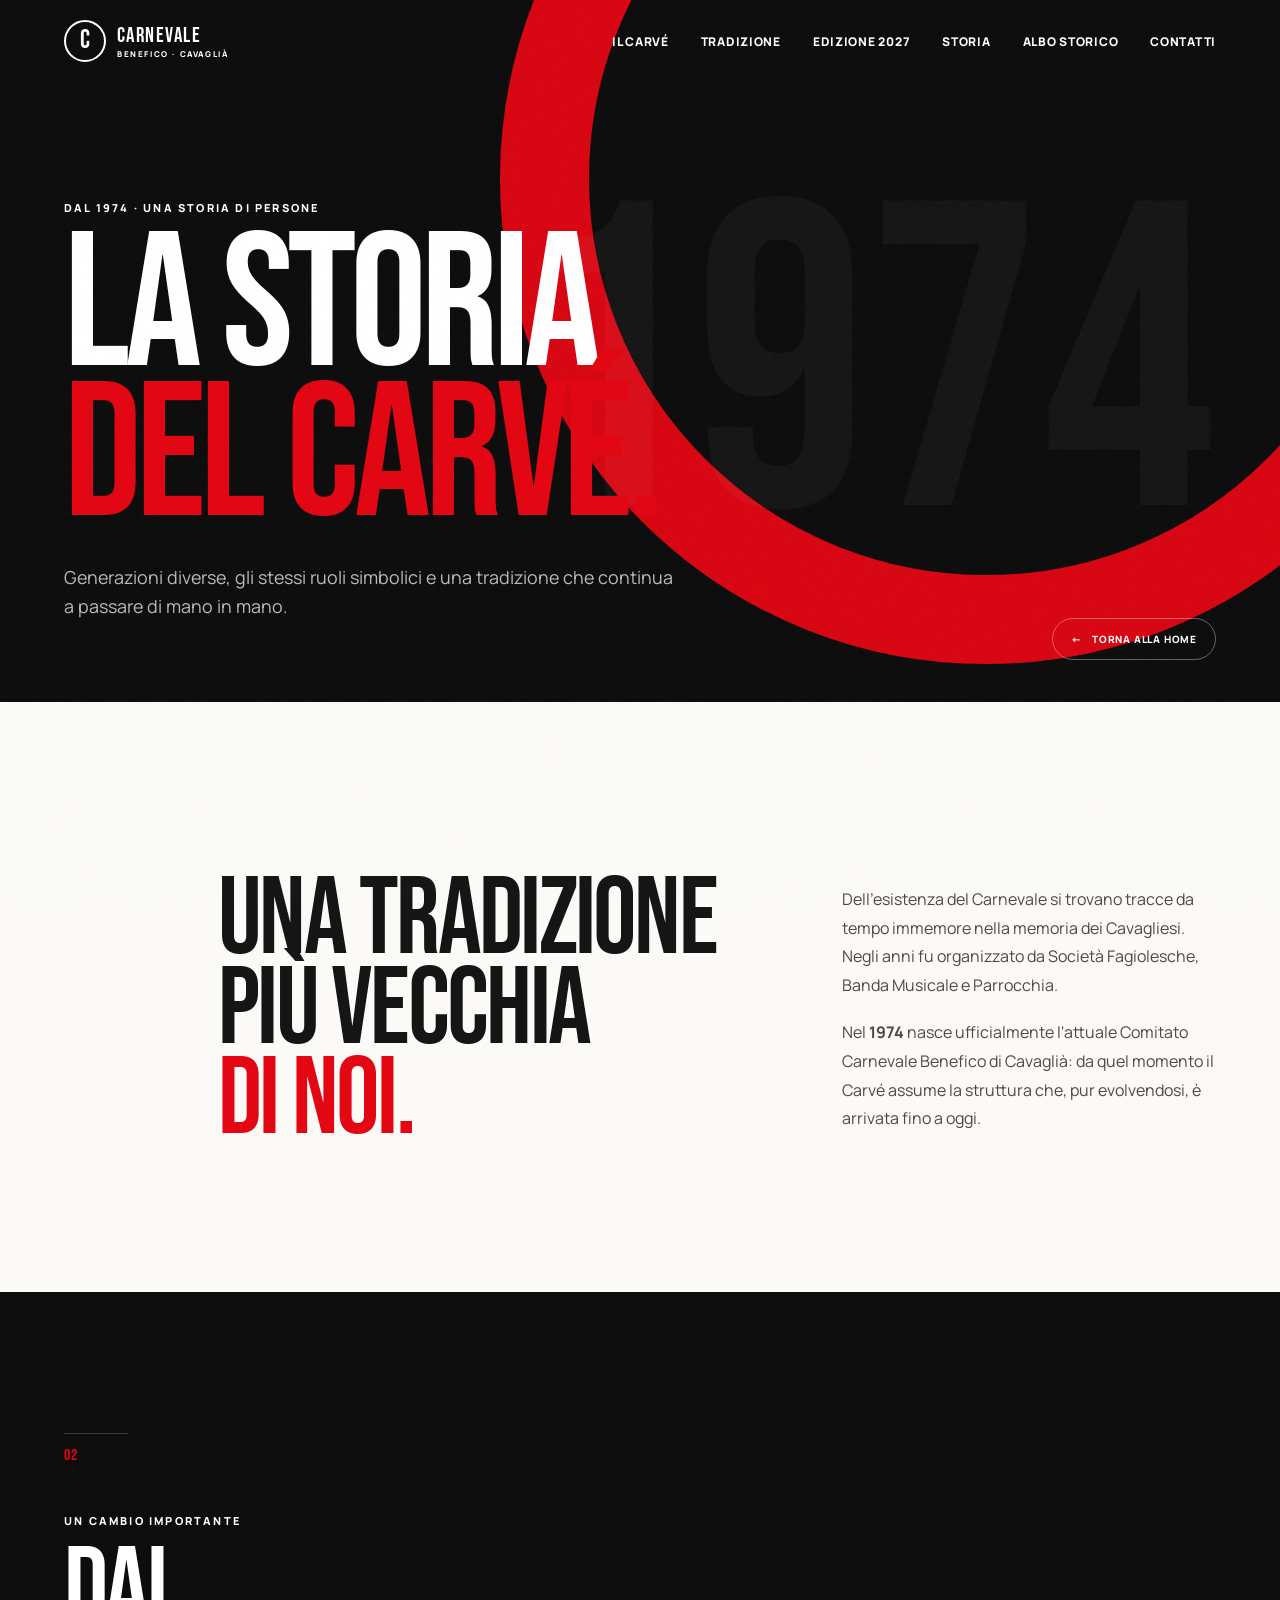
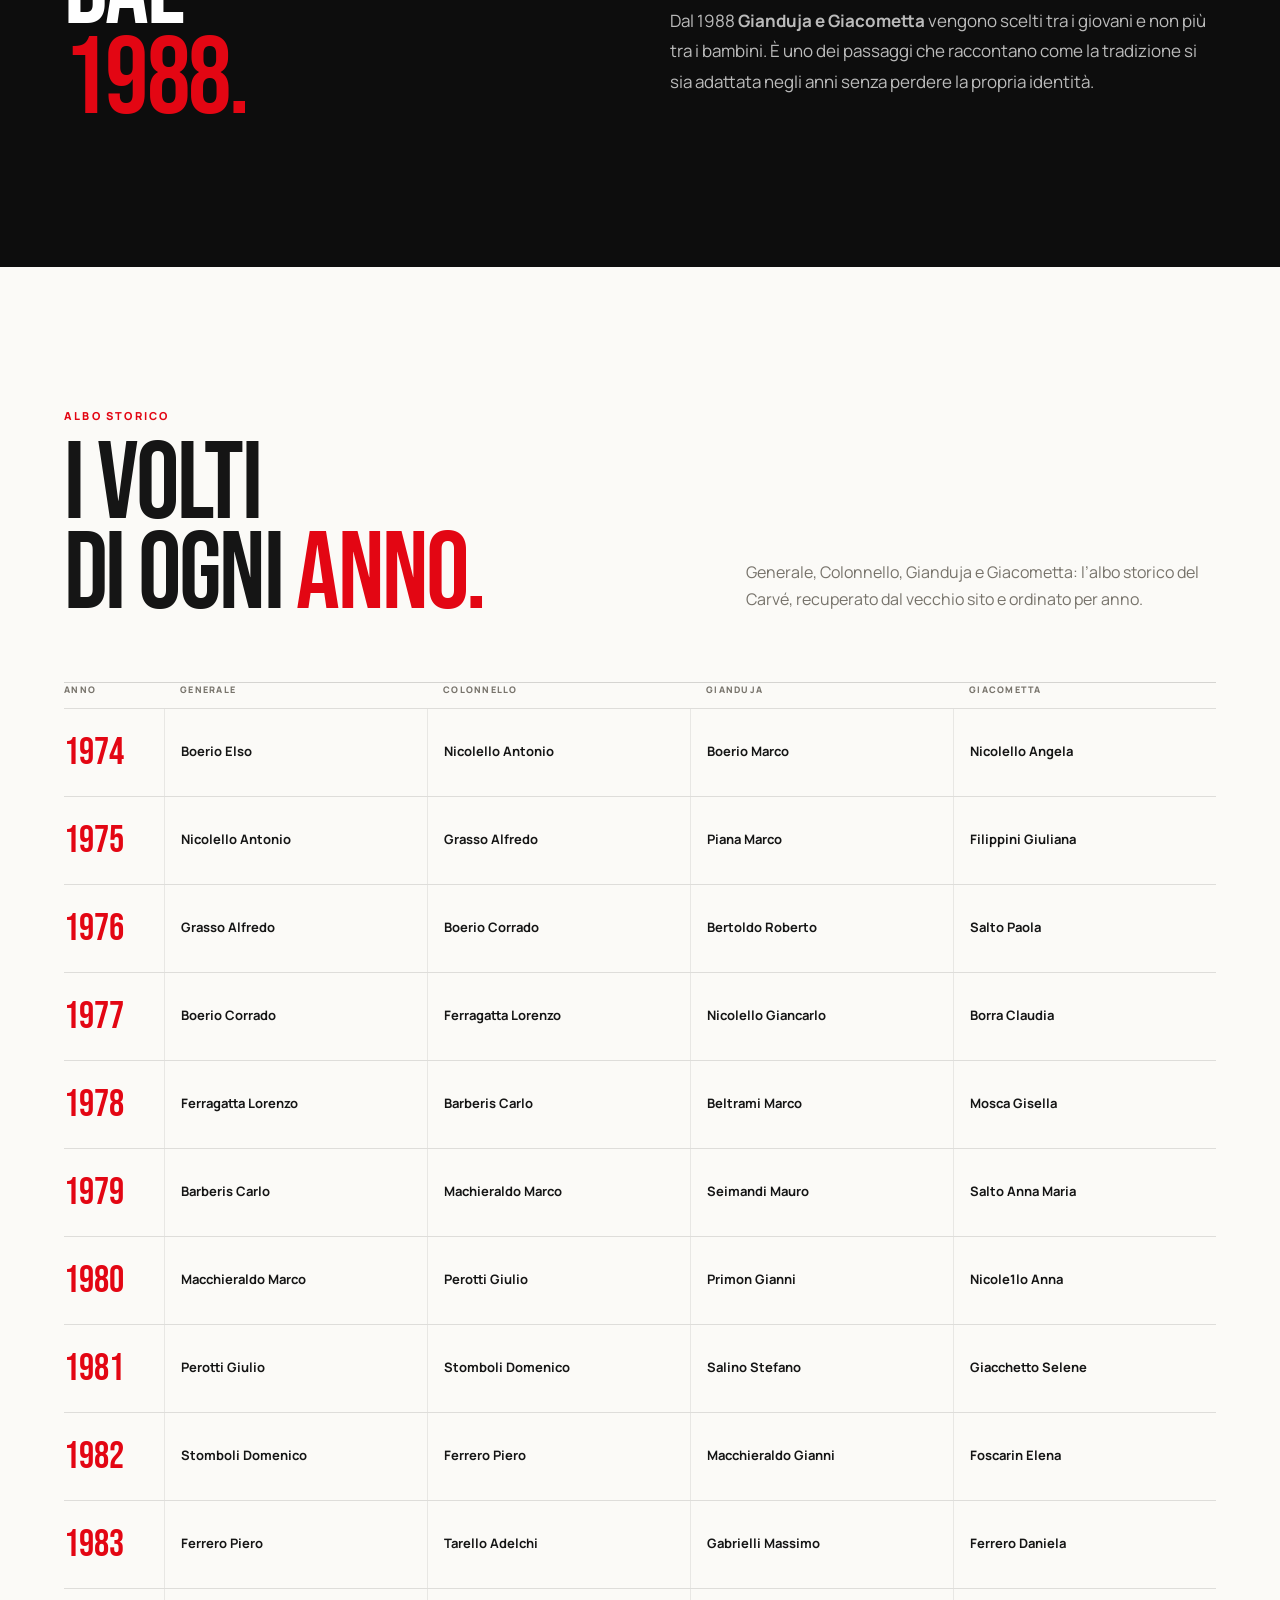
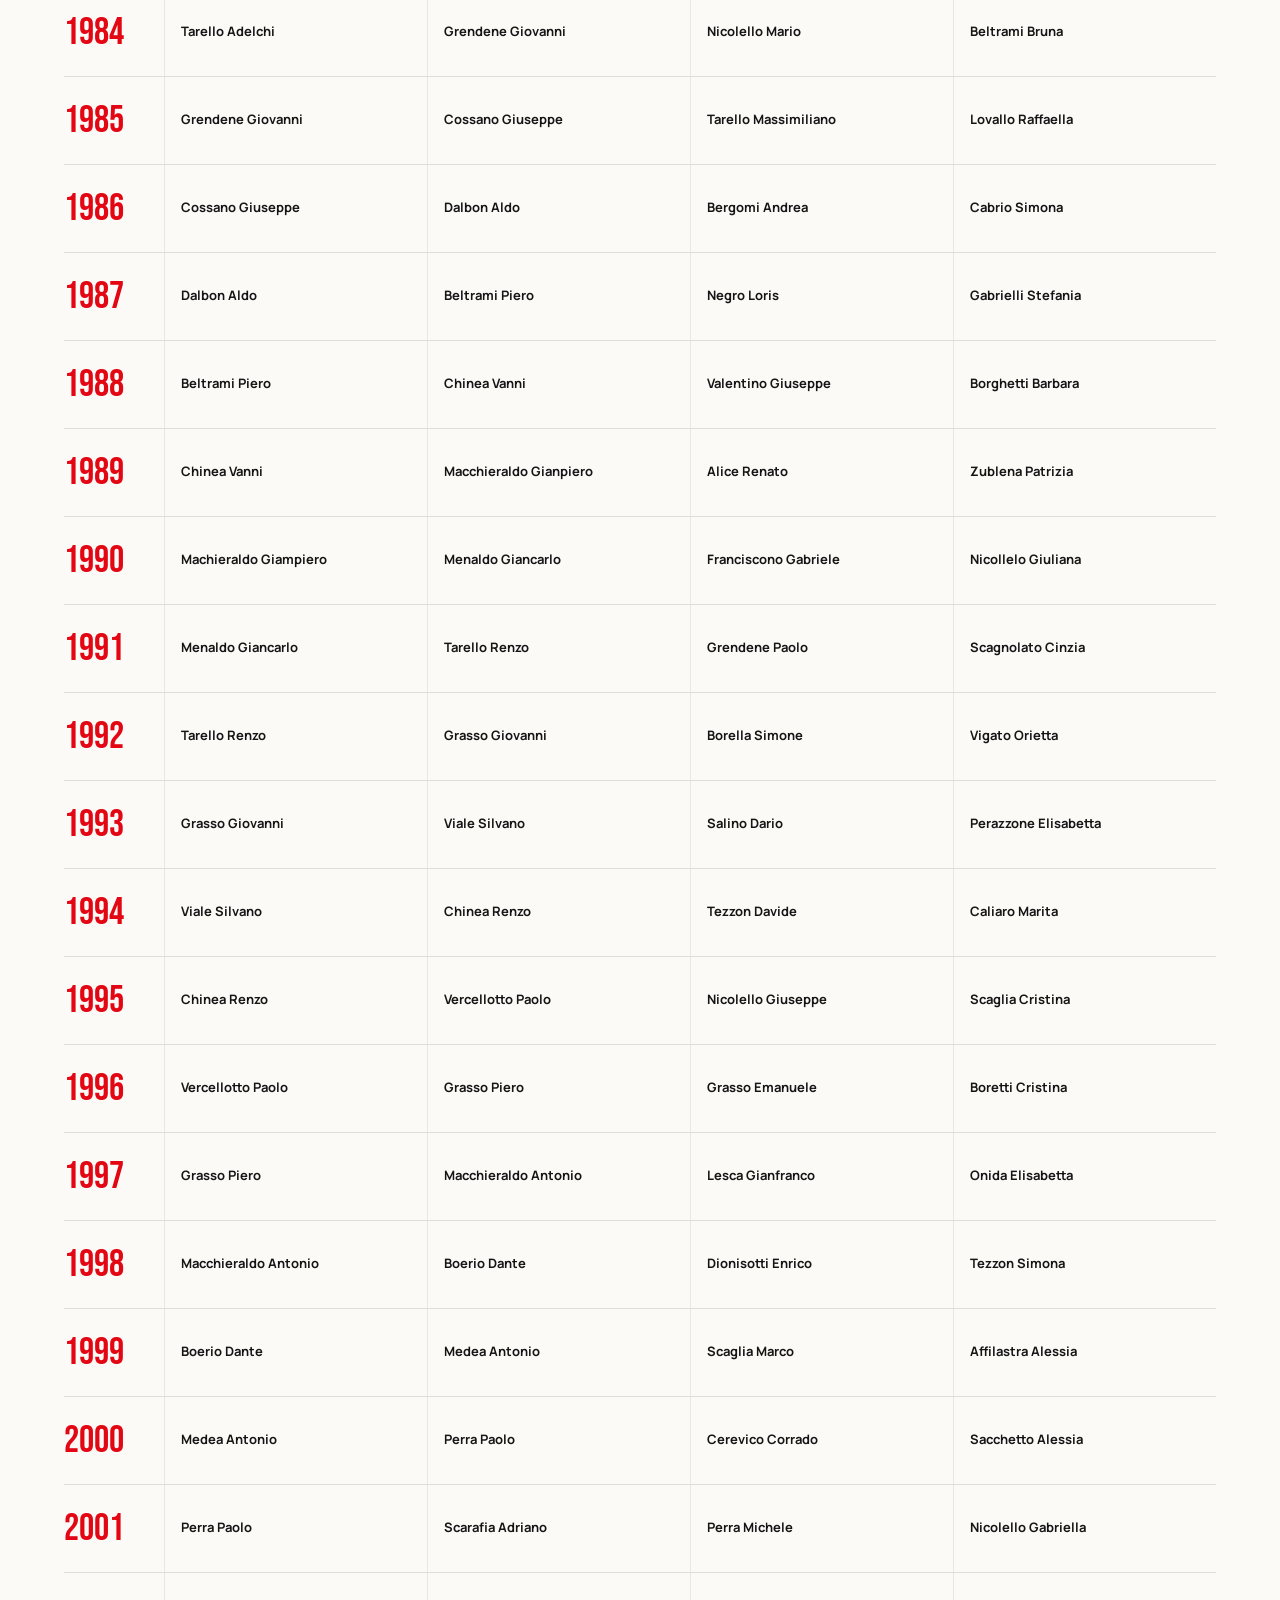
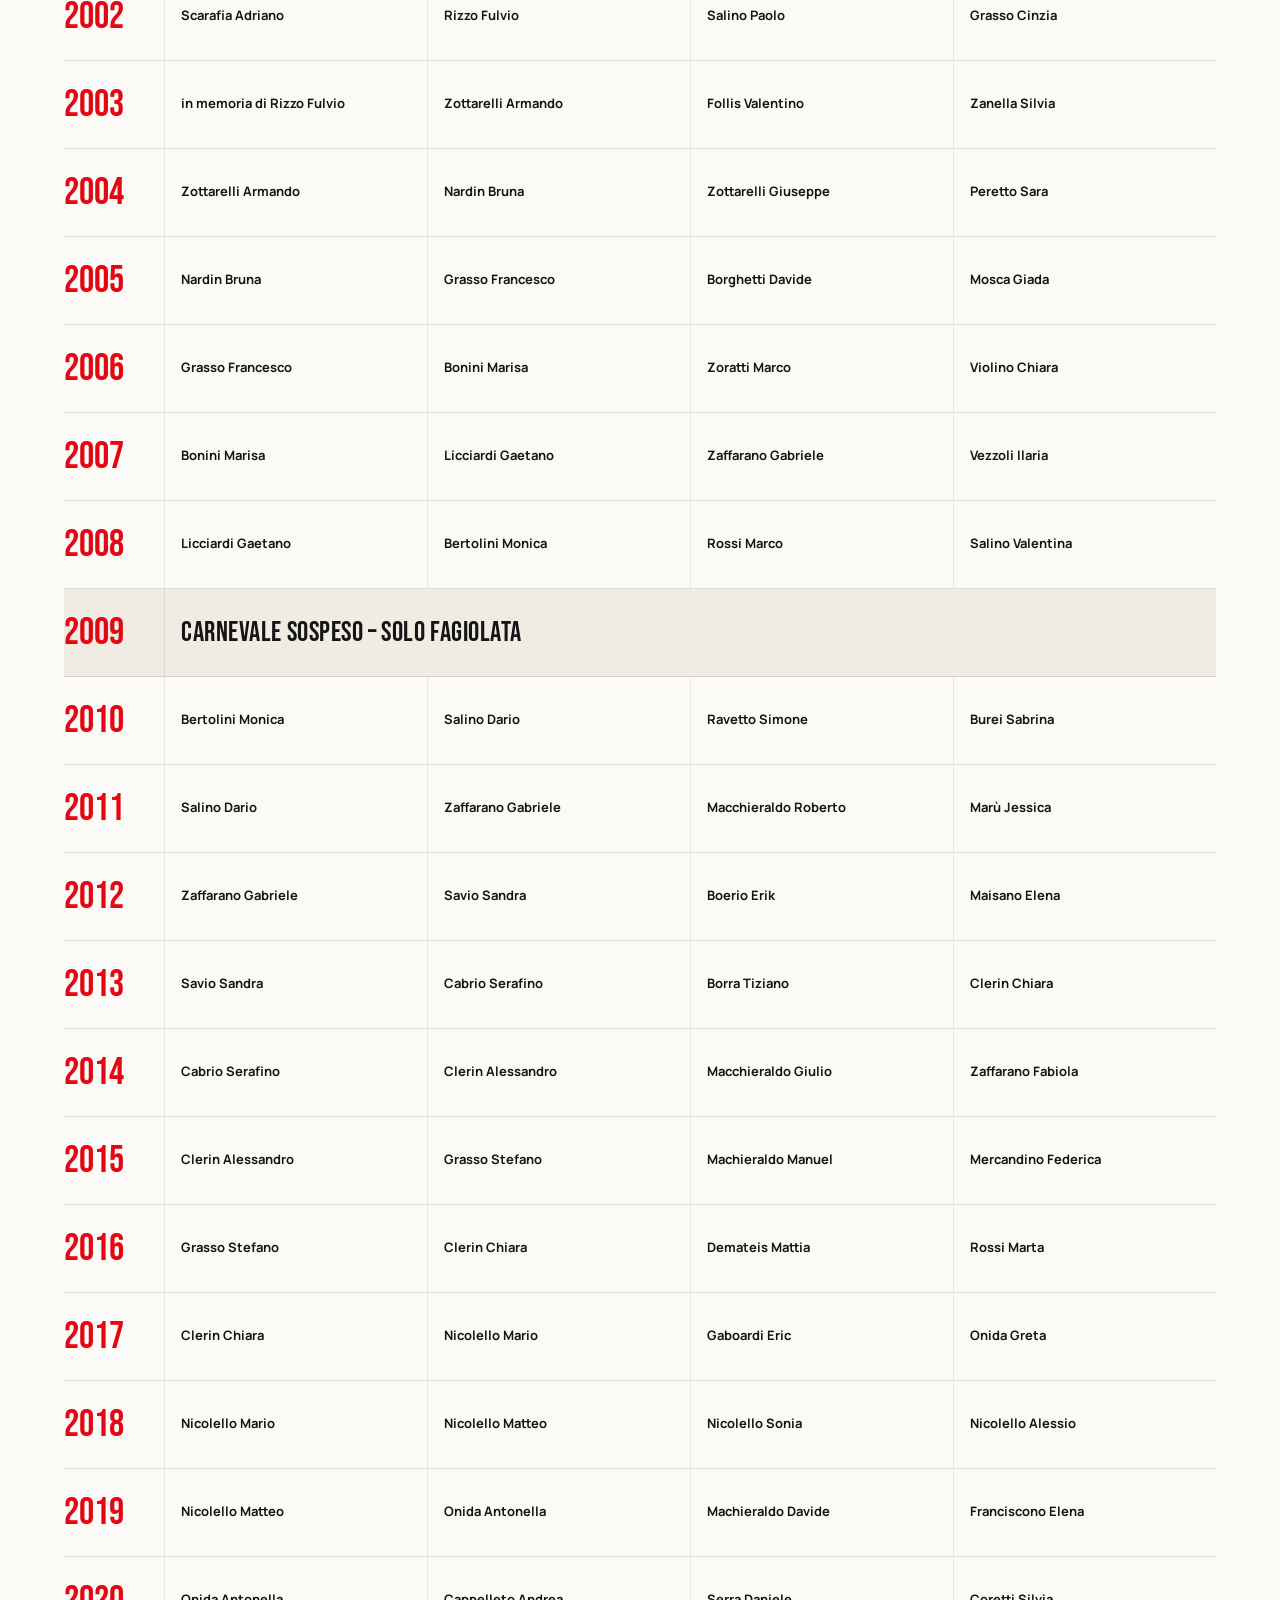
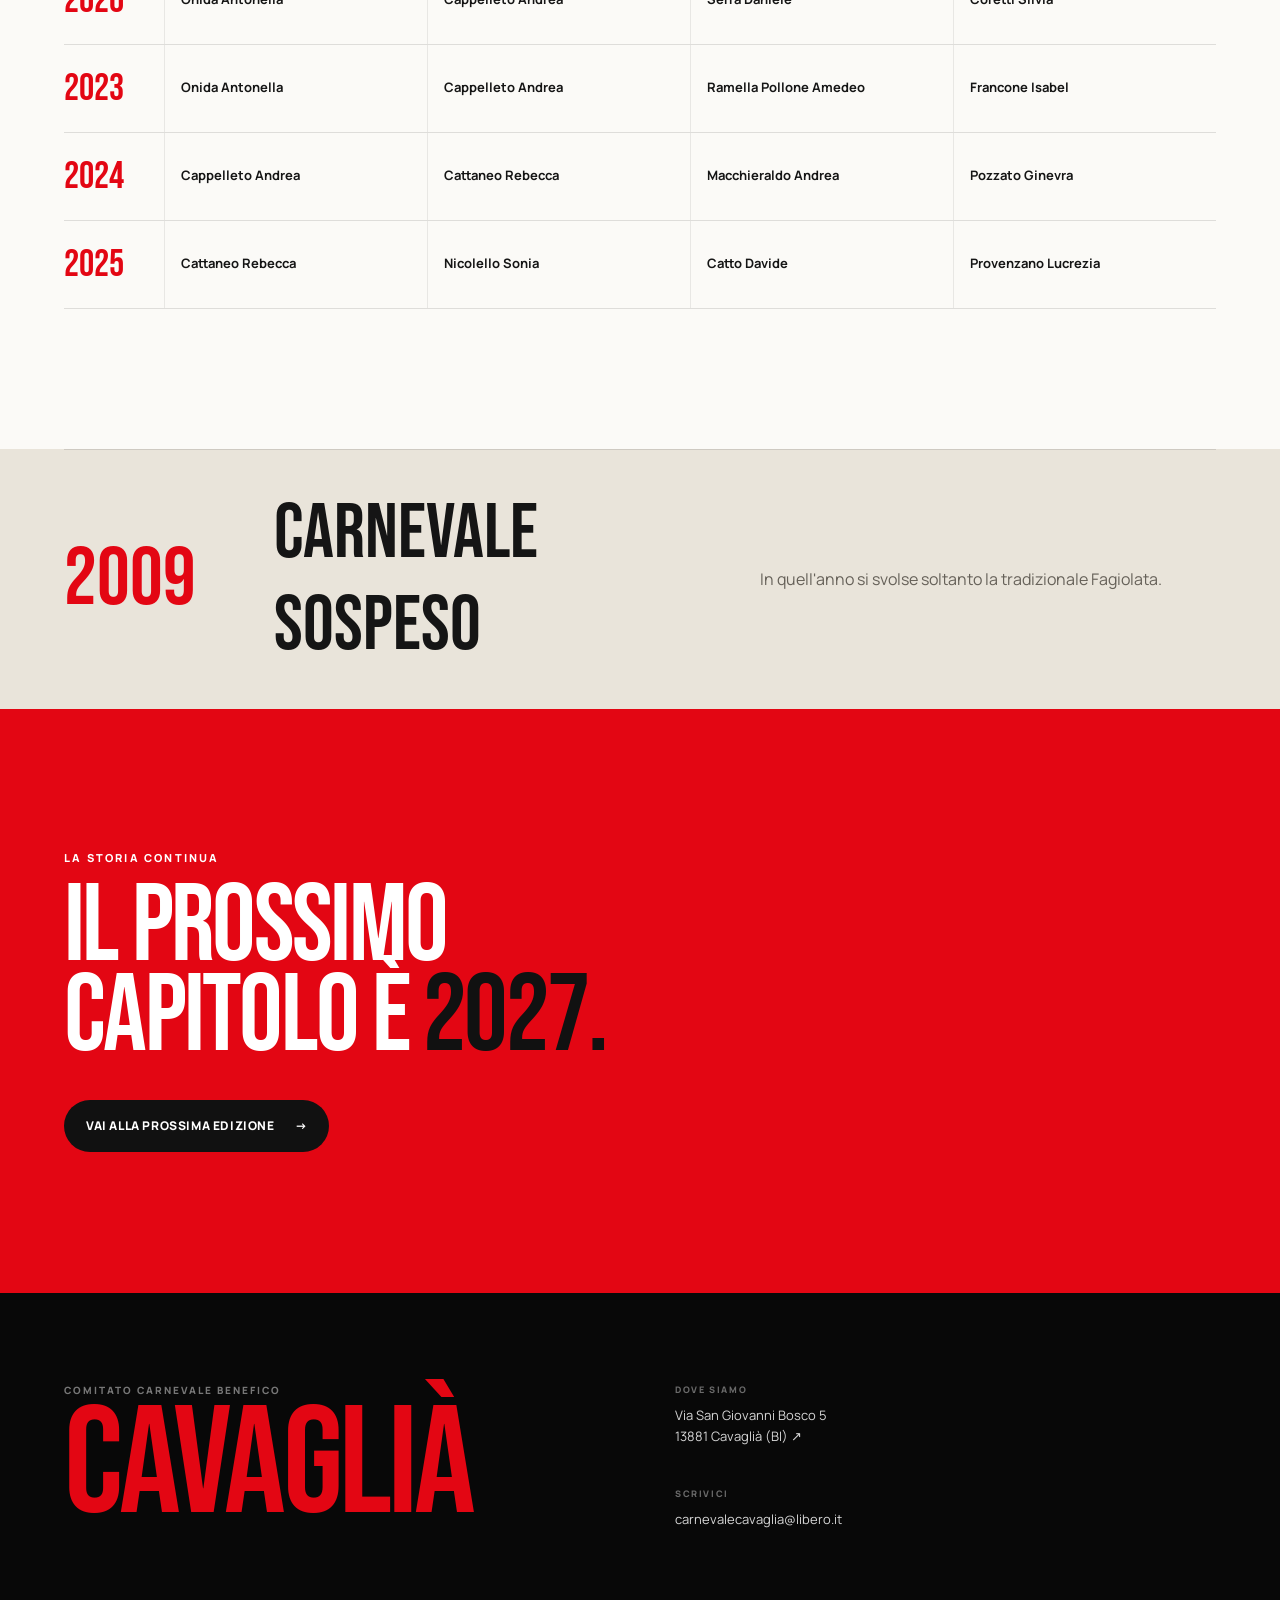
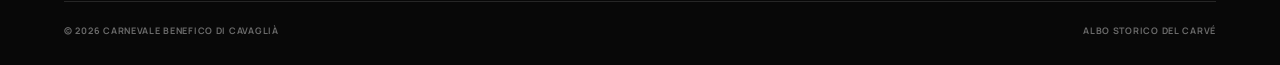
==== commit 1fed06c0: "Link the historical register in navigation" ====
--- a/storia.html
+++ b/storia.html
@@ -17,7 +17,7 @@
   <header class="site-header history-header" id="siteHeader">
     <a class="brand" href="index.html" aria-label="Torna alla home"><span class="brand-mark" aria-hidden="true">C</span><span class="brand-copy"><strong>CARNEVALE</strong><small>BENEFICO · CAVAGLIÀ</small></span></a>
     <button class="menu-toggle" id="menuToggle" type="button" aria-expanded="false" aria-controls="mainNav" aria-label="Apri il menu"><span></span><span></span></button>
-    <nav class="main-nav" id="mainNav" aria-label="Navigazione principale"><a href="index.html#carnevale">Il Carvé</a><a href="index.html#tradizione">Tradizione</a><a href="index.html#edizione">Edizione 2027</a><a href="storia.html" aria-current="page">Storia</a><a href="index.html#contatti">Contatti</a></nav>
+    <nav class="main-nav" id="mainNav" aria-label="Navigazione principale"><a href="index.html#carnevale">Il Carvé</a><a href="index.html#tradizione">Tradizione</a><a href="index.html#edizione">Edizione 2027</a><a href="storia.html" aria-current="page">Storia</a><a href="#archivio">Albo storico</a><a href="index.html#contatti">Contatti</a></nav>
   </header>
   <main>
     <section class="history-hero">
@@ -89,7 +89,7 @@
     <section class="history-break"><div><span>2009</span><strong>CARNEVALE SOSPESO</strong><p>In quell'anno si svolse soltanto la tradizionale Fagiolata.</p></div></section>
     <section class="history-continue section section-red"><p class="eyebrow reveal">LA STORIA CONTINUA</p><h2 class="display reveal">IL PROSSIMO<br>CAPITOLO È <em>2027.</em></h2><a class="btn history-btn reveal" href="index.html#edizione">Vai alla prossima edizione <span>→</span></a></section>
   </main>
-  <footer id="contatti"><div class="footer-main"><div><p class="footer-kicker">COMITATO CARNEVALE BENEFICO</p><h2>CAVAGLIÀ</h2></div><div class="footer-links"><div><span>DOVE SIAMO</span><a href="https://www.google.com/maps/search/?api=1&query=Via+San+Giovanni+Bosco+5+Cavaglia" target="_blank" rel="noopener">Via San Giovanni Bosco 5<br>13881 Cavaglià (BI) ↗</a></div><div><span>SCRIVICI</span><a href="mailto:carnevalecavaglia@libero.it">carnevalecavaglia@libero.it</a></div></div></div><div class="footer-bottom"><span>© <span id="year"></span> Carnevale Benefico di Cavaglià</span><span>Archivio storico del Carvé</span></div></footer>
+  <footer id="contatti"><div class="footer-main"><div><p class="footer-kicker">COMITATO CARNEVALE BENEFICO</p><h2>CAVAGLIÀ</h2></div><div class="footer-links"><div><span>DOVE SIAMO</span><a href="https://www.google.com/maps/search/?api=1&query=Via+San+Giovanni+Bosco+5+Cavaglia" target="_blank" rel="noopener">Via San Giovanni Bosco 5<br>13881 Cavaglià (BI) ↗</a></div><div><span>SCRIVICI</span><a href="mailto:carnevalecavaglia@libero.it">carnevalecavaglia@libero.it</a></div></div></div><div class="footer-bottom"><span>© <span id="year"></span> Carnevale Benefico di Cavaglià</span><span>Albo storico del Carvé</span></div></footer>
   <script src="script.js"></script>
 </body>
 </html>
--- a/storia.css
+++ b/storia.css
@@ -57,3 +57,36 @@
   .history-break span { font-size:64px; }
   .history-break p { grid-column:1; }
 }
+
+.archive-table { margin-top:60px; border-top:1px solid rgba(13,13,13,.16); }
+.archive-row { display:grid; grid-template-columns:100px repeat(4,minmax(0,1fr)); border-bottom:1px solid rgba(13,13,13,.12); min-height:88px; align-items:stretch; }
+.archive-labels { min-height:auto; padding:0 0 12px; color:#77736b; font-size:9px; font-weight:800; letter-spacing:.14em; text-transform:uppercase; }
+.archive-labels span { padding:0 16px; }
+.archive-labels span:first-child { padding-left:0; }
+.archive-year { display:flex; align-items:center; font-family:"Bebas Neue",sans-serif; font-size:38px; font-weight:400; color:#e30613; }
+.archive-person { display:flex; flex-direction:column; justify-content:center; gap:5px; padding:16px; border-left:1px solid rgba(13,13,13,.08); min-width:0; }
+.archive-person span { display:none; font-size:8px; font-weight:800; letter-spacing:.12em; text-transform:uppercase; color:#8a857c; }
+.archive-person b { font-size:13px; line-height:1.35; font-weight:700; overflow-wrap:anywhere; }
+.archive-row-special { grid-template-columns:100px 1fr; background:#f1ece3; }
+.archive-suspended { display:flex; align-items:center; padding:16px; border-left:1px solid rgba(13,13,13,.08); font-family:"Bebas Neue",sans-serif; font-size:28px; letter-spacing:.02em; }
+
+@media (max-width: 900px) {
+  .archive-table { margin-top:44px; }
+  .archive-labels { display:none; }
+  .archive-row { grid-template-columns:82px 1fr 1fr; min-height:0; }
+  .archive-year { align-items:flex-start; padding-top:18px; }
+  .archive-person { min-height:76px; }
+  .archive-person span { display:block; }
+  .archive-row-special { grid-template-columns:82px 1fr; }
+}
+@media (max-width: 700px) {
+  .archive-table { margin-top:34px; }
+  .archive-row { grid-template-columns:68px 1fr; }
+  .archive-year { grid-row:1 / span 4; font-size:31px; padding-top:17px; }
+  .archive-person { border-left:1px solid rgba(13,13,13,.08); border-bottom:1px solid rgba(13,13,13,.07); min-height:64px; padding:12px 14px; }
+  .archive-person:last-child { border-bottom:0; }
+  .archive-person b { font-size:13px; }
+  .archive-row-special { grid-template-columns:68px 1fr; }
+  .archive-row-special .archive-year { grid-row:auto; }
+  .archive-suspended { min-height:78px; font-size:24px; padding:14px; }
+}
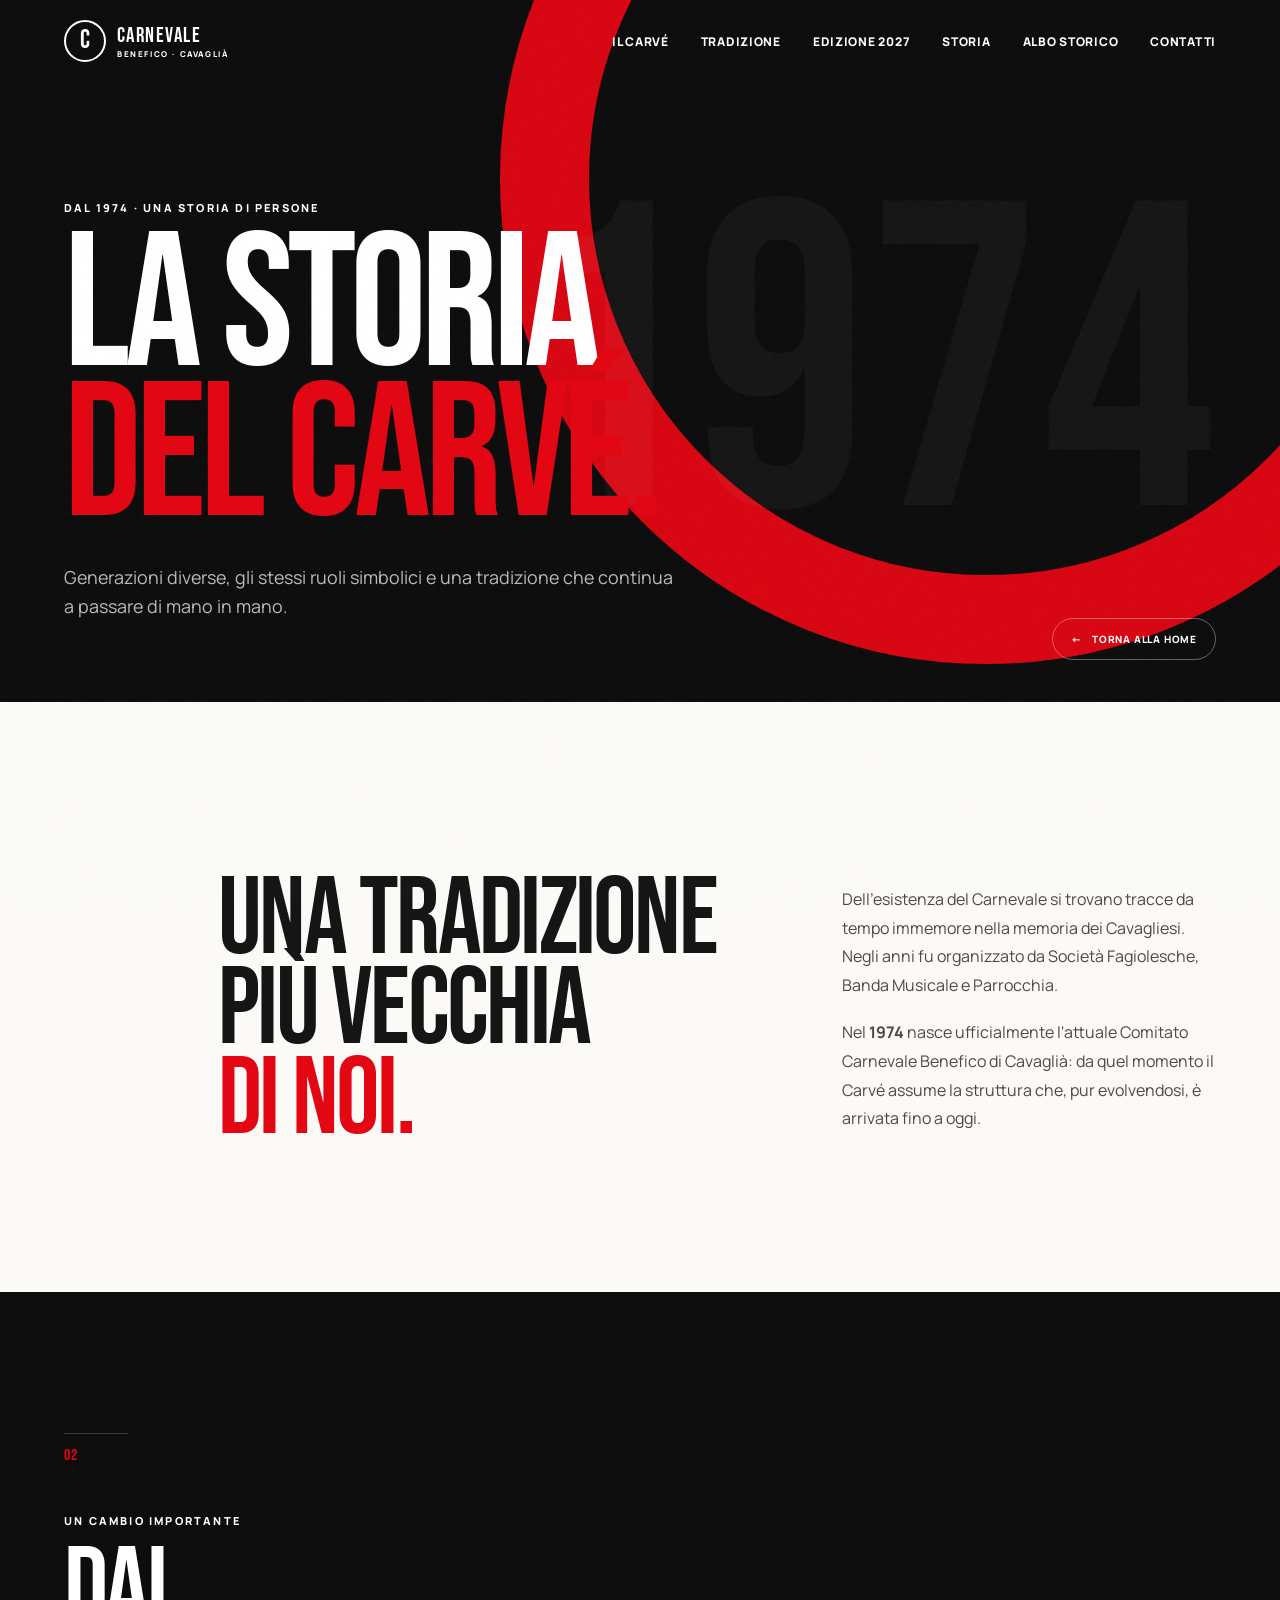
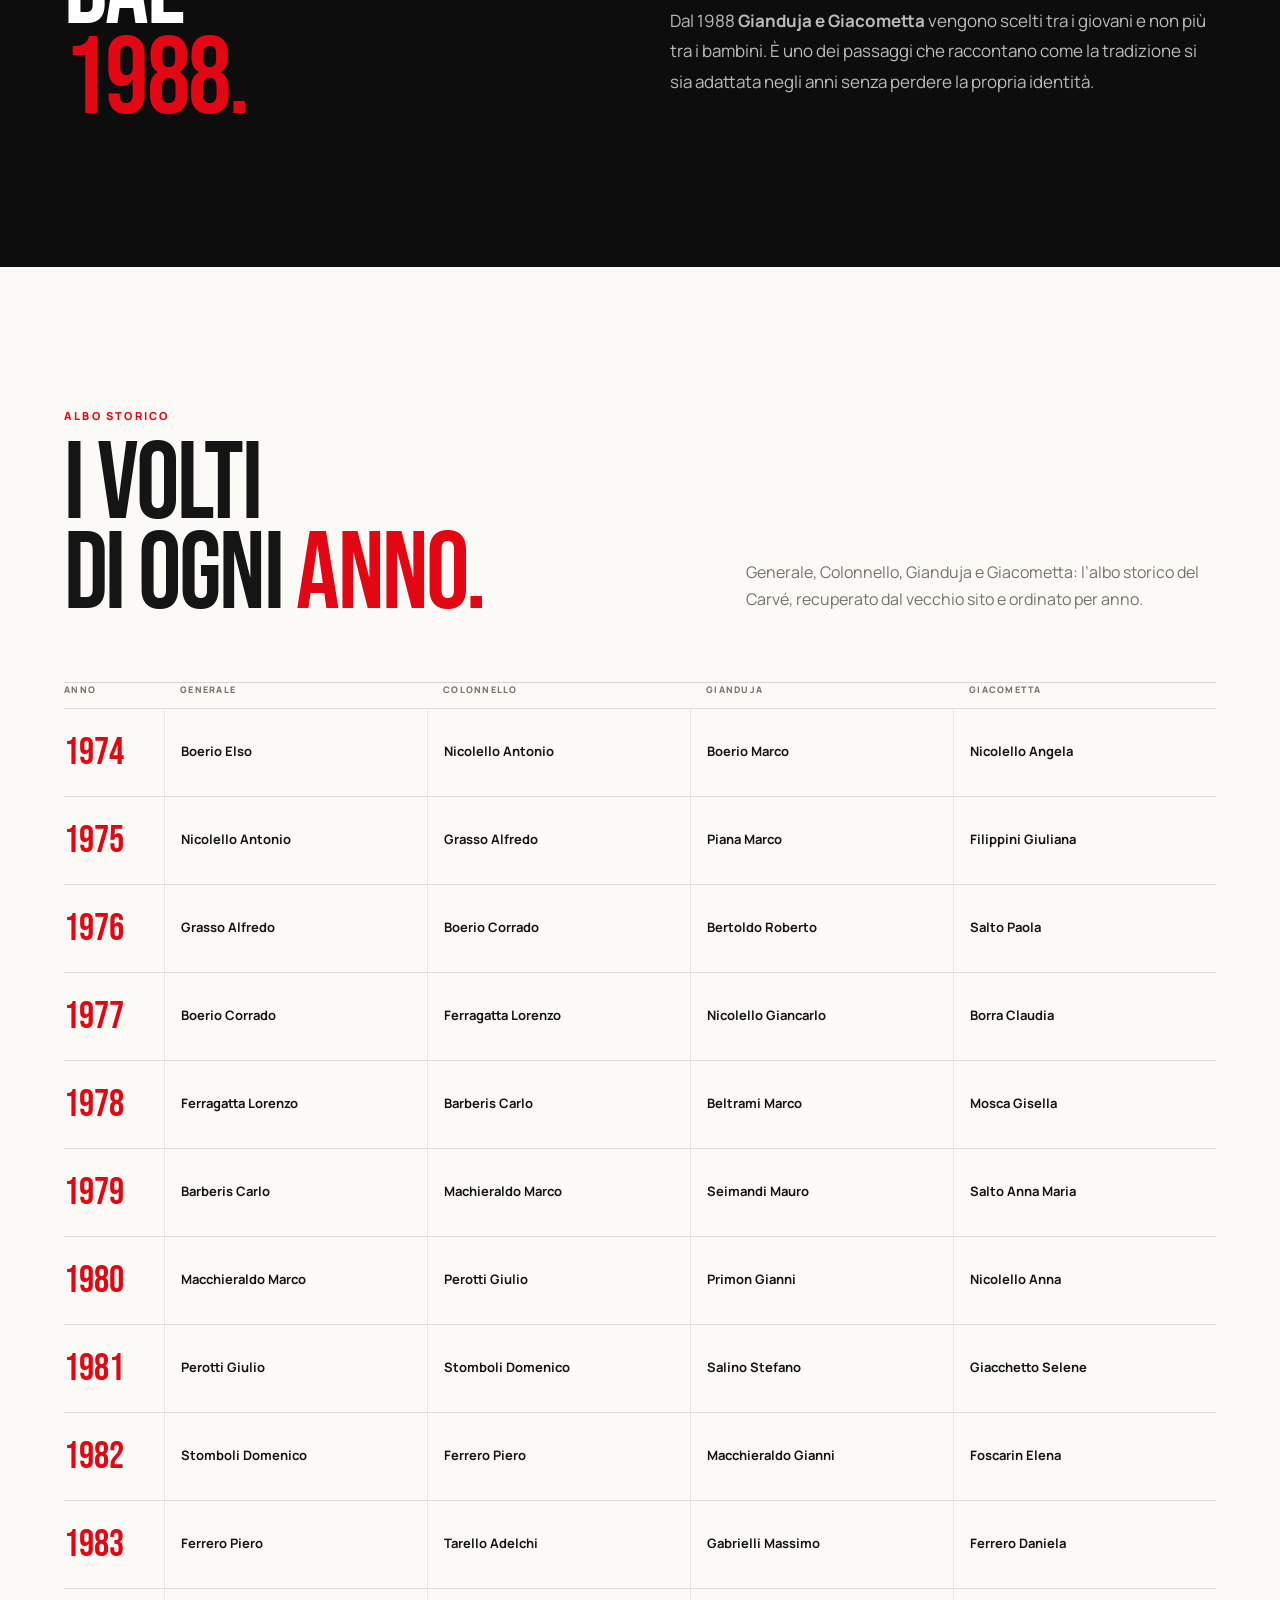
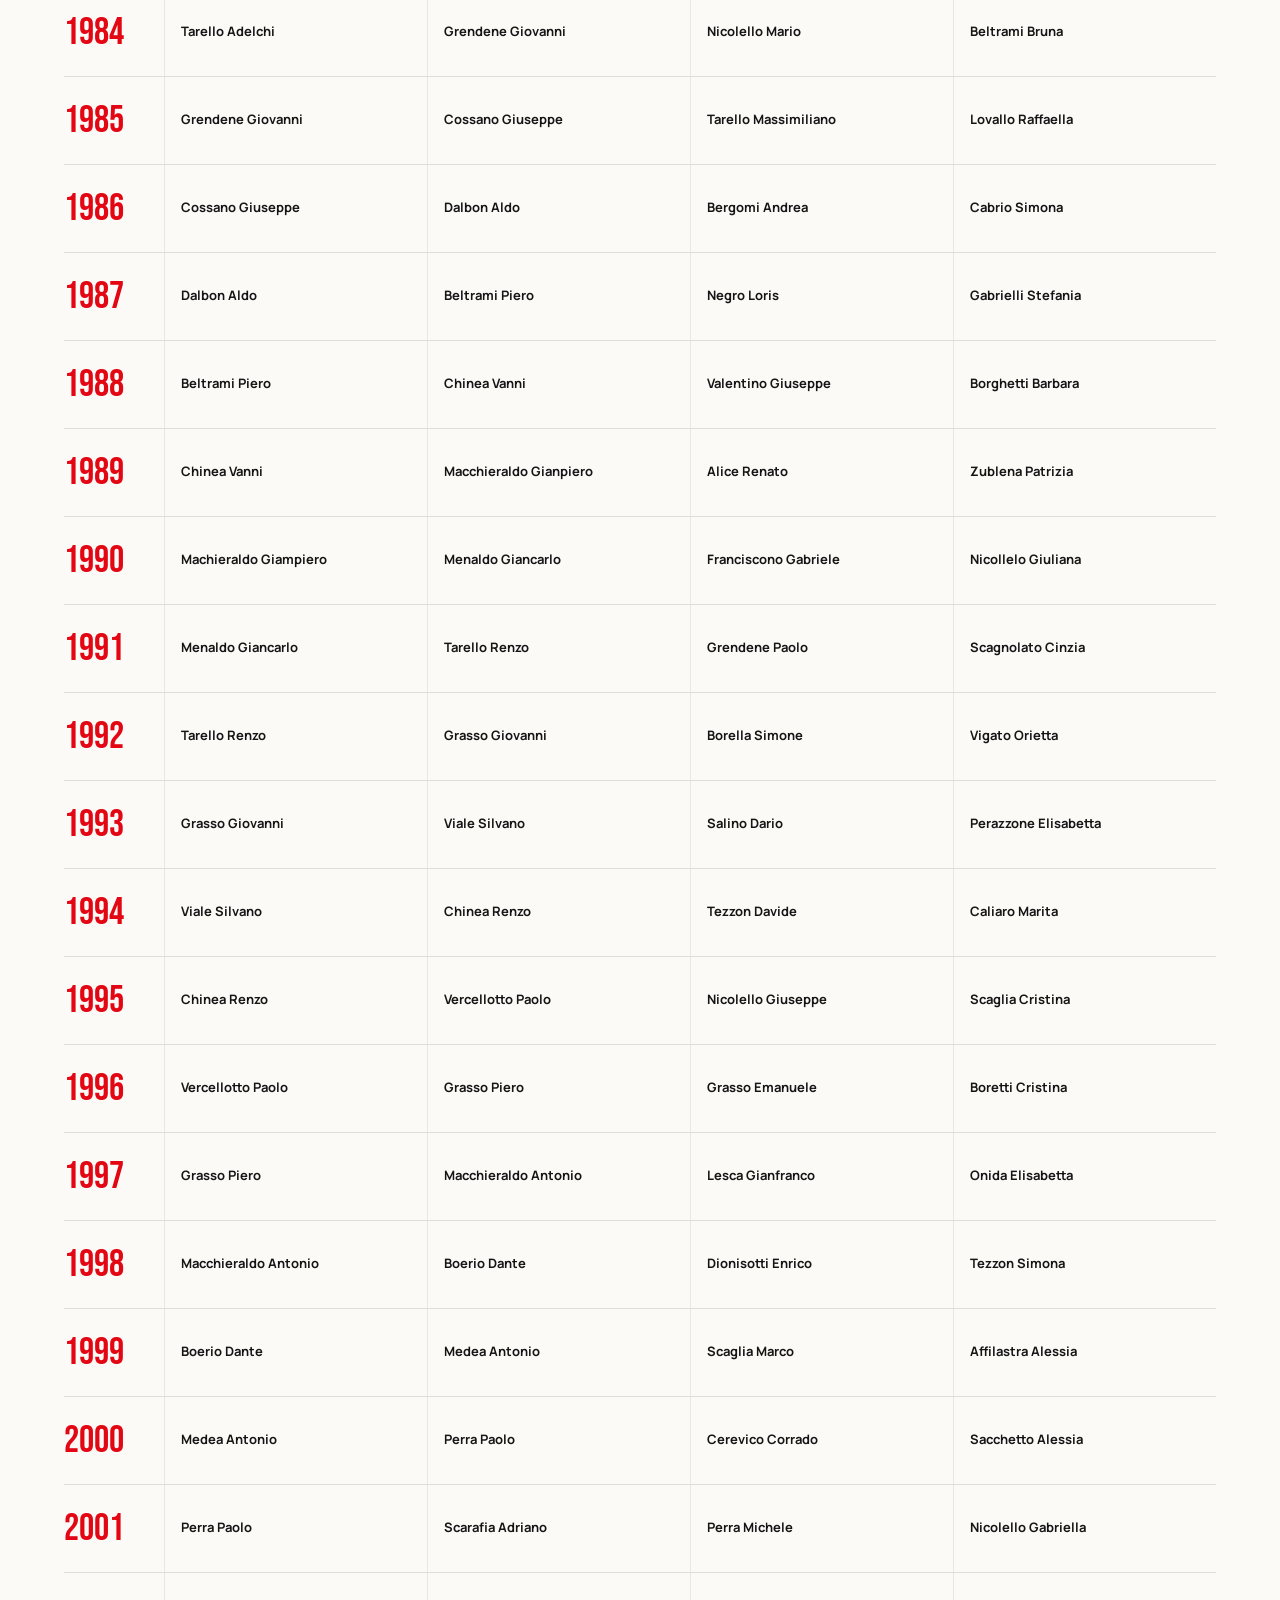
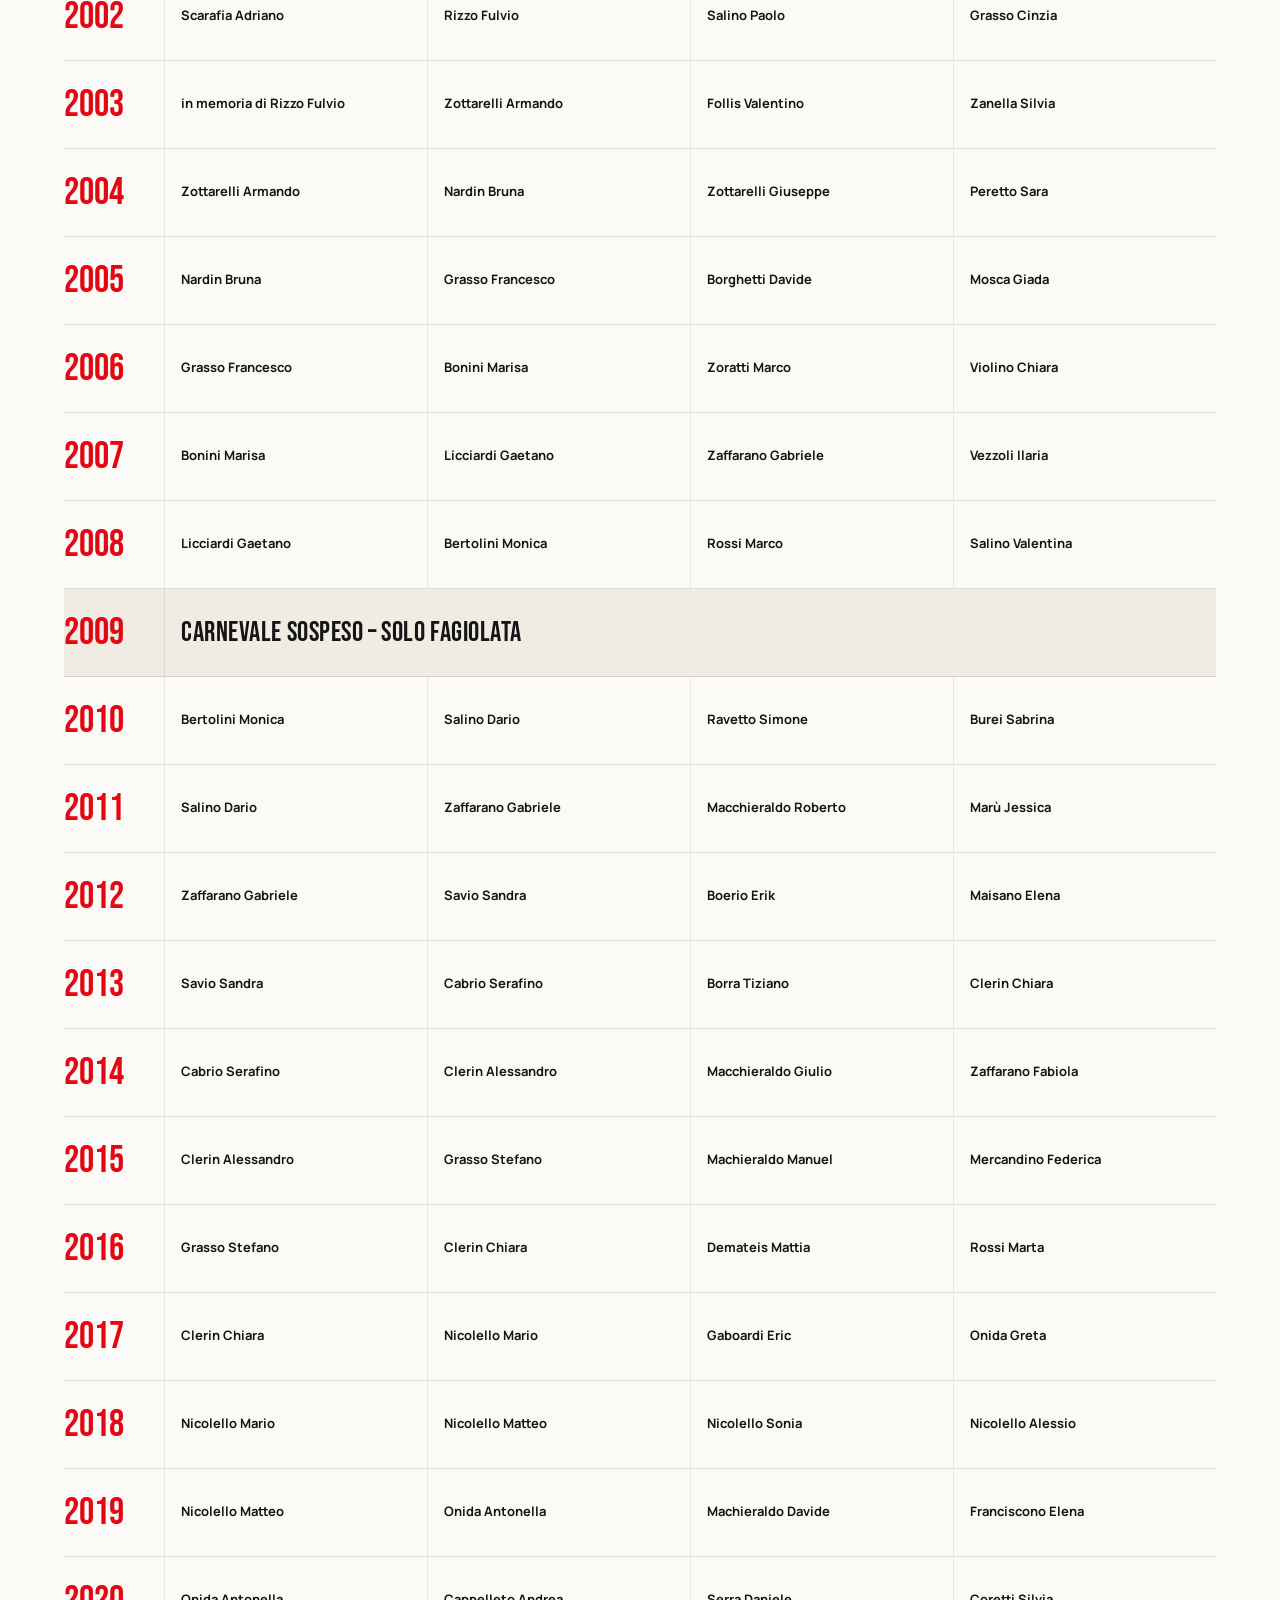
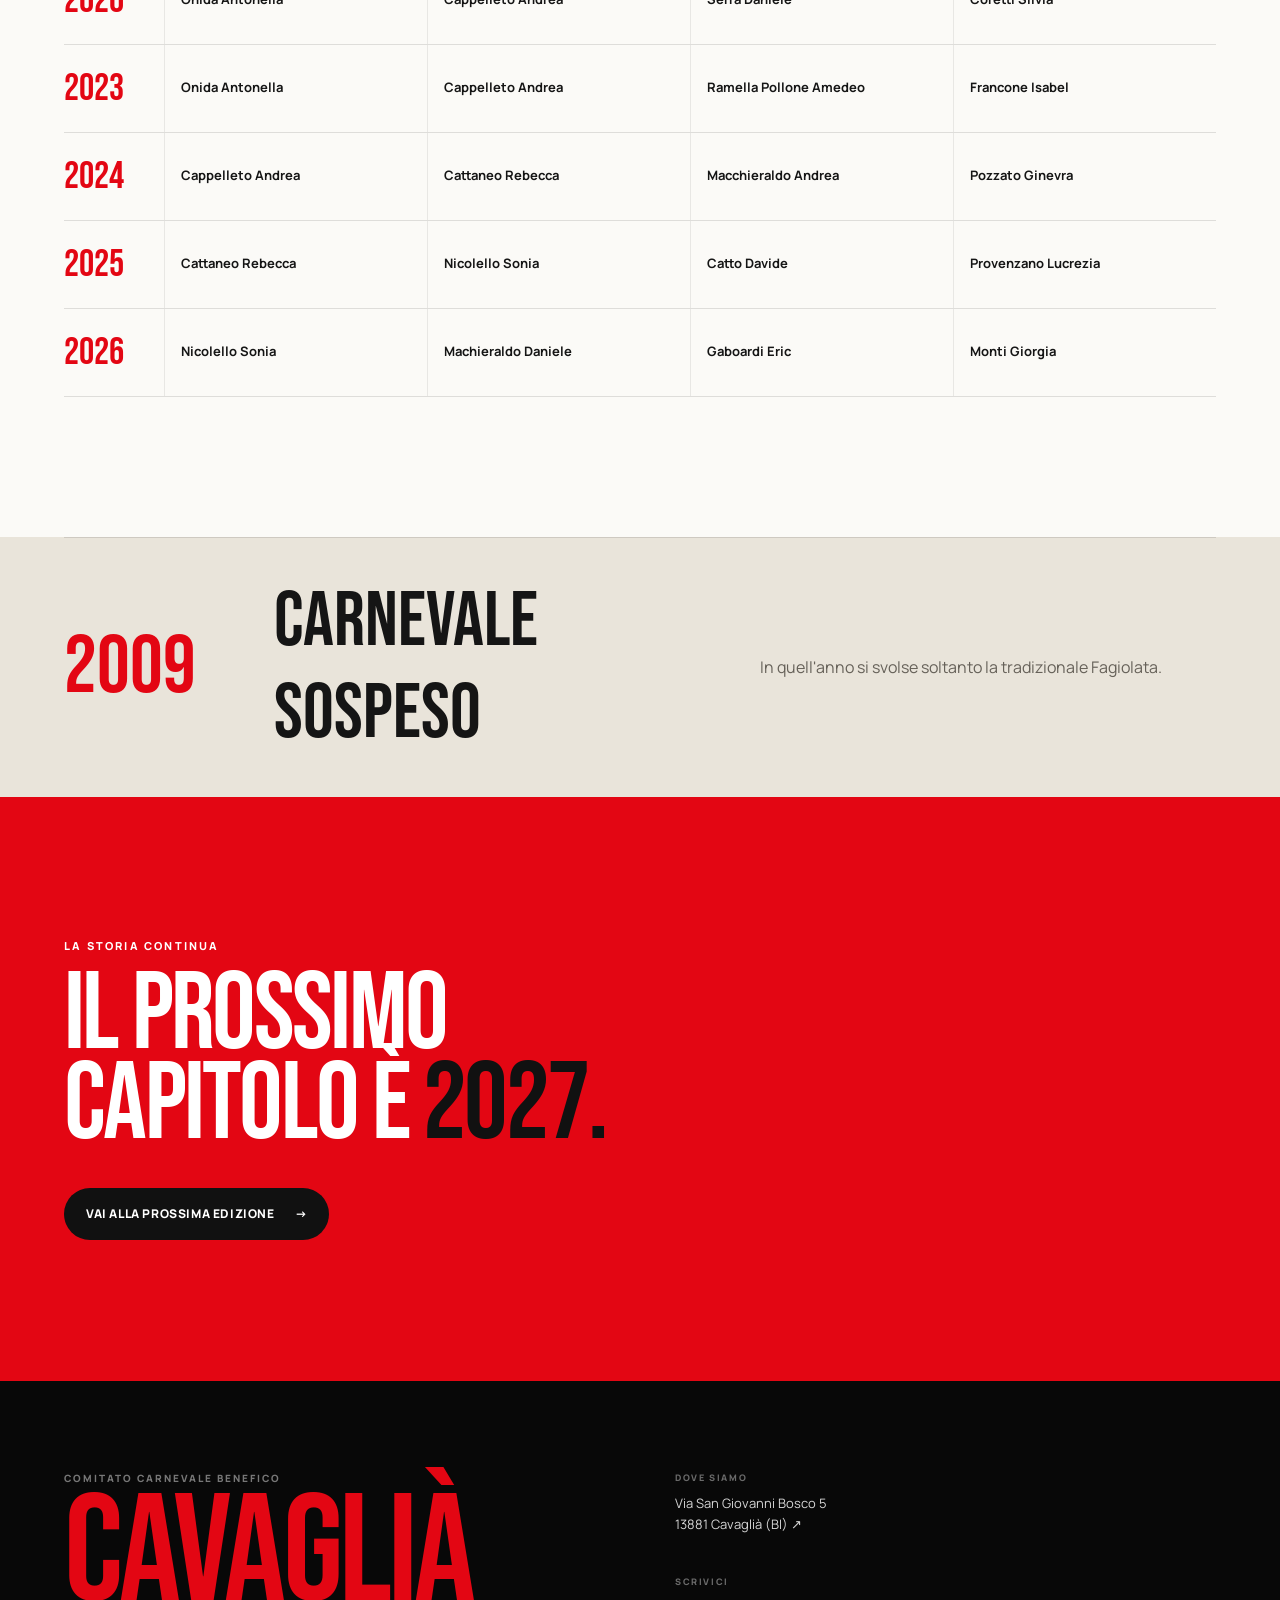
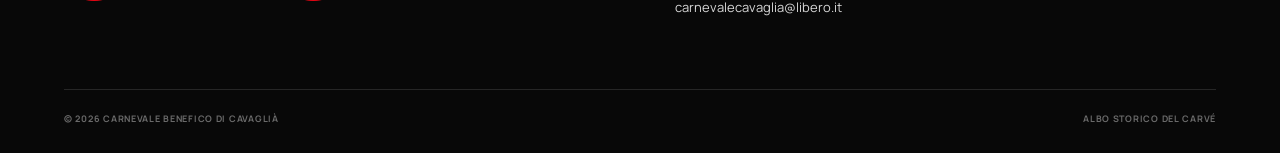
==== commit 778f1e85: "Add 2026 Carnevale roles and correct Nicolello Anna" ====
--- a/storia.html
+++ b/storia.html
@@ -40,7 +40,7 @@
 <div class="archive-row"><strong class="archive-year">1977</strong><div class="archive-person"><span>Generale</span><b>Boerio Corrado</b></div><div class="archive-person"><span>Colonnello</span><b>Ferragatta Lorenzo</b></div><div class="archive-person"><span>Gianduja</span><b>Nicolello Giancarlo</b></div><div class="archive-person"><span>Giacometta</span><b>Borra Claudia</b></div></div>
 <div class="archive-row"><strong class="archive-year">1978</strong><div class="archive-person"><span>Generale</span><b>Ferragatta Lorenzo</b></div><div class="archive-person"><span>Colonnello</span><b>Barberis Carlo</b></div><div class="archive-person"><span>Gianduja</span><b>Beltrami Marco</b></div><div class="archive-person"><span>Giacometta</span><b>Mosca Gisella</b></div></div>
 <div class="archive-row"><strong class="archive-year">1979</strong><div class="archive-person"><span>Generale</span><b>Barberis Carlo</b></div><div class="archive-person"><span>Colonnello</span><b>Machieraldo Marco</b></div><div class="archive-person"><span>Gianduja</span><b>Seimandi Mauro</b></div><div class="archive-person"><span>Giacometta</span><b>Salto Anna Maria</b></div></div>
-<div class="archive-row"><strong class="archive-year">1980</strong><div class="archive-person"><span>Generale</span><b>Macchieraldo Marco</b></div><div class="archive-person"><span>Colonnello</span><b>Perotti Giulio</b></div><div class="archive-person"><span>Gianduja</span><b>Primon Gianni</b></div><div class="archive-person"><span>Giacometta</span><b>Nicole1lo Anna</b></div></div>
+<div class="archive-row"><strong class="archive-year">1980</strong><div class="archive-person"><span>Generale</span><b>Macchieraldo Marco</b></div><div class="archive-person"><span>Colonnello</span><b>Perotti Giulio</b></div><div class="archive-person"><span>Gianduja</span><b>Primon Gianni</b></div><div class="archive-person"><span>Giacometta</span><b>Nicolello Anna</b></div></div>
 <div class="archive-row"><strong class="archive-year">1981</strong><div class="archive-person"><span>Generale</span><b>Perotti Giulio</b></div><div class="archive-person"><span>Colonnello</span><b>Stomboli Domenico</b></div><div class="archive-person"><span>Gianduja</span><b>Salino Stefano</b></div><div class="archive-person"><span>Giacometta</span><b>Giacchetto Selene</b></div></div>
 <div class="archive-row"><strong class="archive-year">1982</strong><div class="archive-person"><span>Generale</span><b>Stomboli Domenico</b></div><div class="archive-person"><span>Colonnello</span><b>Ferrero Piero</b></div><div class="archive-person"><span>Gianduja</span><b>Macchieraldo Gianni</b></div><div class="archive-person"><span>Giacometta</span><b>Foscarin Elena</b></div></div>
 <div class="archive-row"><strong class="archive-year">1983</strong><div class="archive-person"><span>Generale</span><b>Ferrero Piero</b></div><div class="archive-person"><span>Colonnello</span><b>Tarello Adelchi</b></div><div class="archive-person"><span>Gianduja</span><b>Gabrielli Massimo</b></div><div class="archive-person"><span>Giacometta</span><b>Ferrero Daniela</b></div></div>
@@ -84,6 +84,7 @@
 <div class="archive-row"><strong class="archive-year">2023</strong><div class="archive-person"><span>Generale</span><b>Onida Antonella</b></div><div class="archive-person"><span>Colonnello</span><b>Cappelleto Andrea</b></div><div class="archive-person"><span>Gianduja</span><b>Ramella Pollone Amedeo</b></div><div class="archive-person"><span>Giacometta</span><b>Francone Isabel</b></div></div>
 <div class="archive-row"><strong class="archive-year">2024</strong><div class="archive-person"><span>Generale</span><b>Cappelleto Andrea</b></div><div class="archive-person"><span>Colonnello</span><b>Cattaneo Rebecca</b></div><div class="archive-person"><span>Gianduja</span><b>Macchieraldo Andrea</b></div><div class="archive-person"><span>Giacometta</span><b>Pozzato Ginevra</b></div></div>
 <div class="archive-row"><strong class="archive-year">2025</strong><div class="archive-person"><span>Generale</span><b>Cattaneo Rebecca</b></div><div class="archive-person"><span>Colonnello</span><b>Nicolello Sonia</b></div><div class="archive-person"><span>Gianduja</span><b>Catto Davide</b></div><div class="archive-person"><span>Giacometta</span><b>Provenzano Lucrezia</b></div></div>
+<div class="archive-row"><strong class="archive-year">2026</strong><div class="archive-person"><span>Generale</span><b>Nicolello Sonia</b></div><div class="archive-person"><span>Colonnello</span><b>Machieraldo Daniele</b></div><div class="archive-person"><span>Gianduja</span><b>Gaboardi Eric</b></div><div class="archive-person"><span>Giacometta</span><b>Monti Giorgia</b></div></div>
 </div>
     </section>
     <section class="history-break"><div><span>2009</span><strong>CARNEVALE SOSPESO</strong><p>In quell'anno si svolse soltanto la tradizionale Fagiolata.</p></div></section>
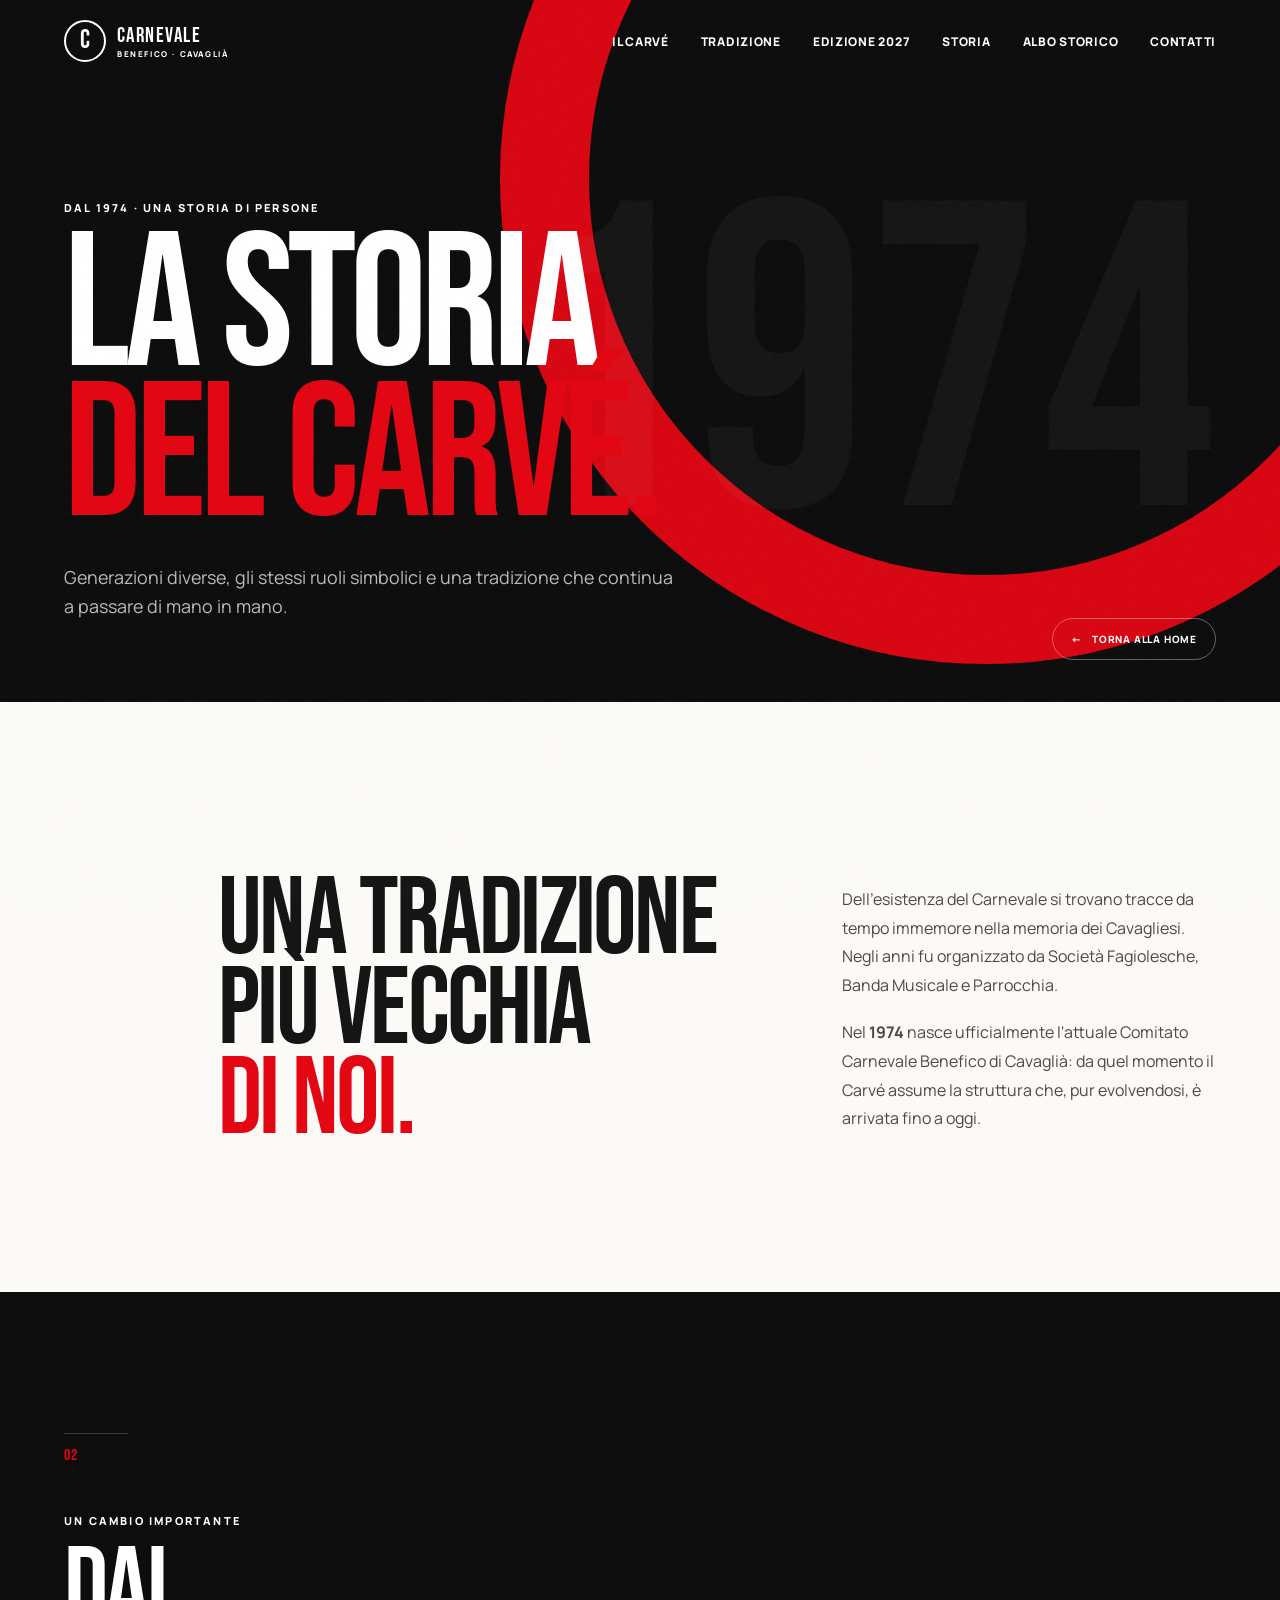
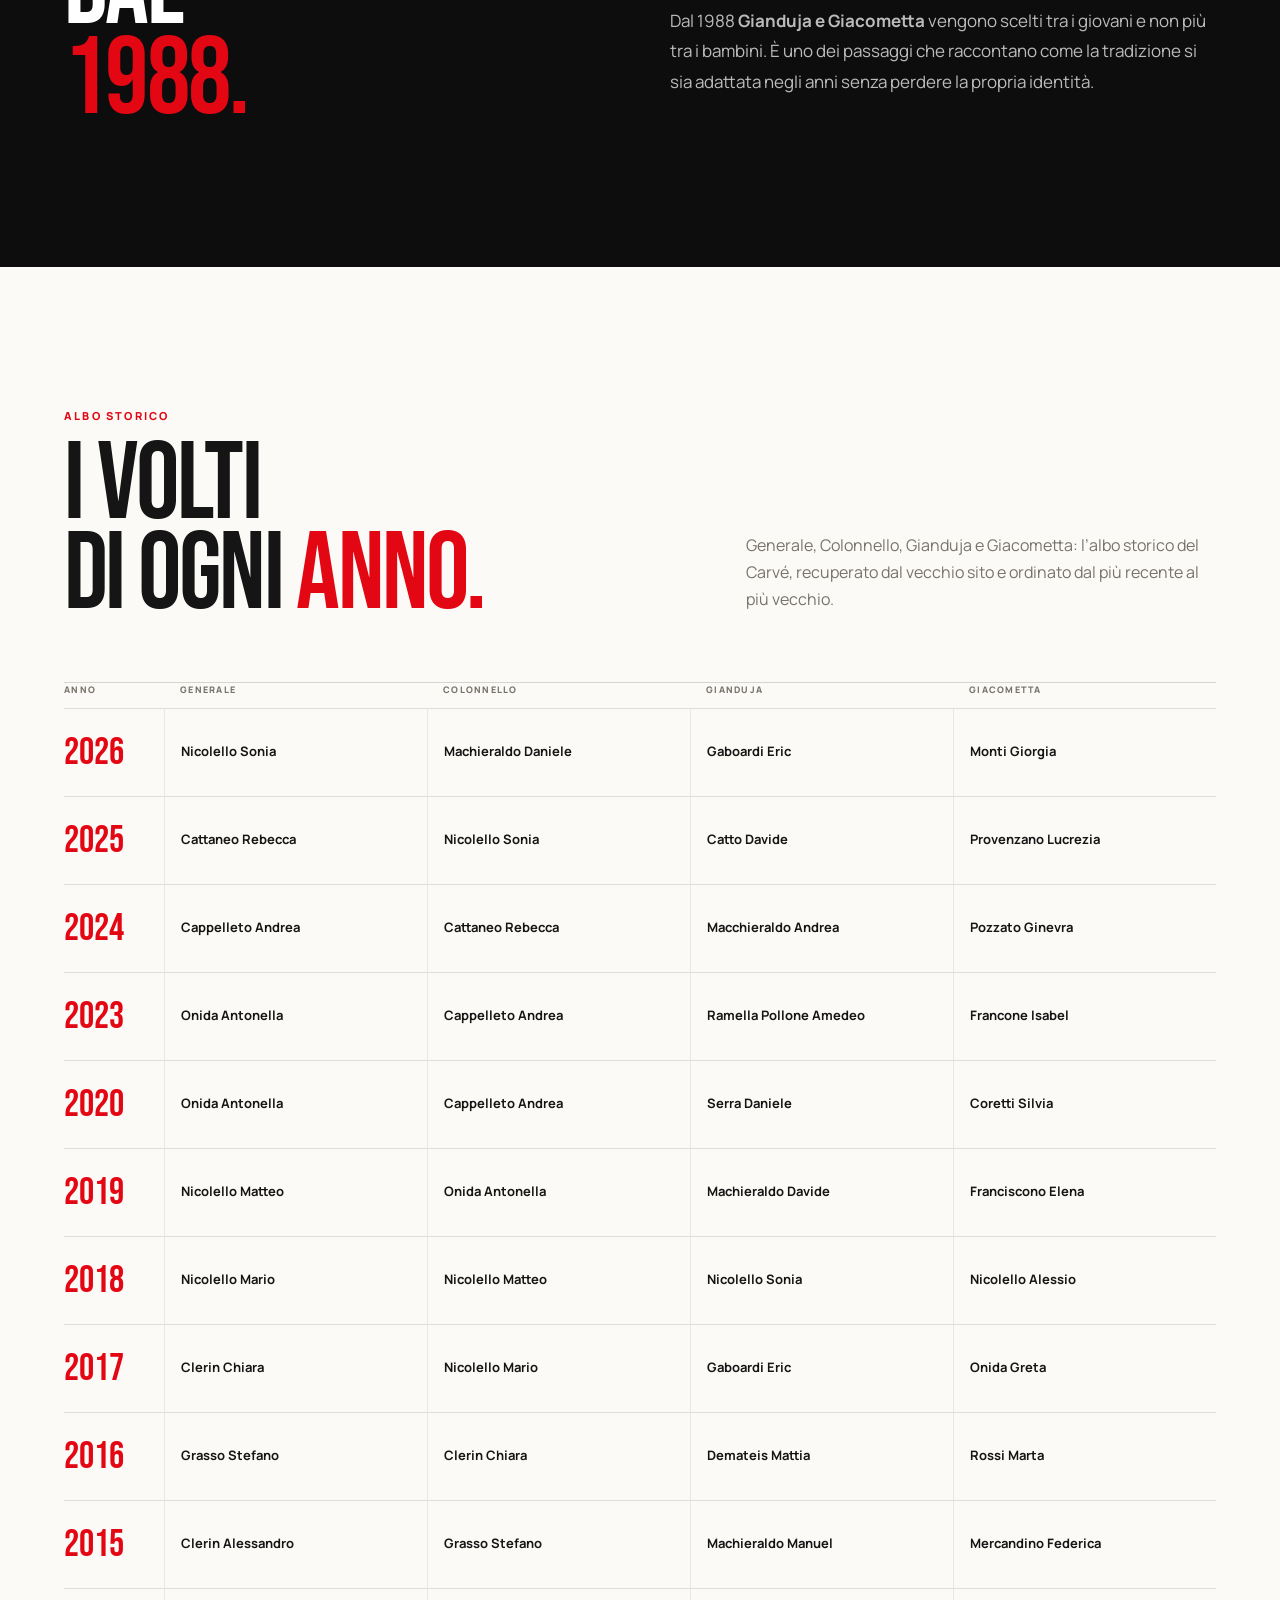
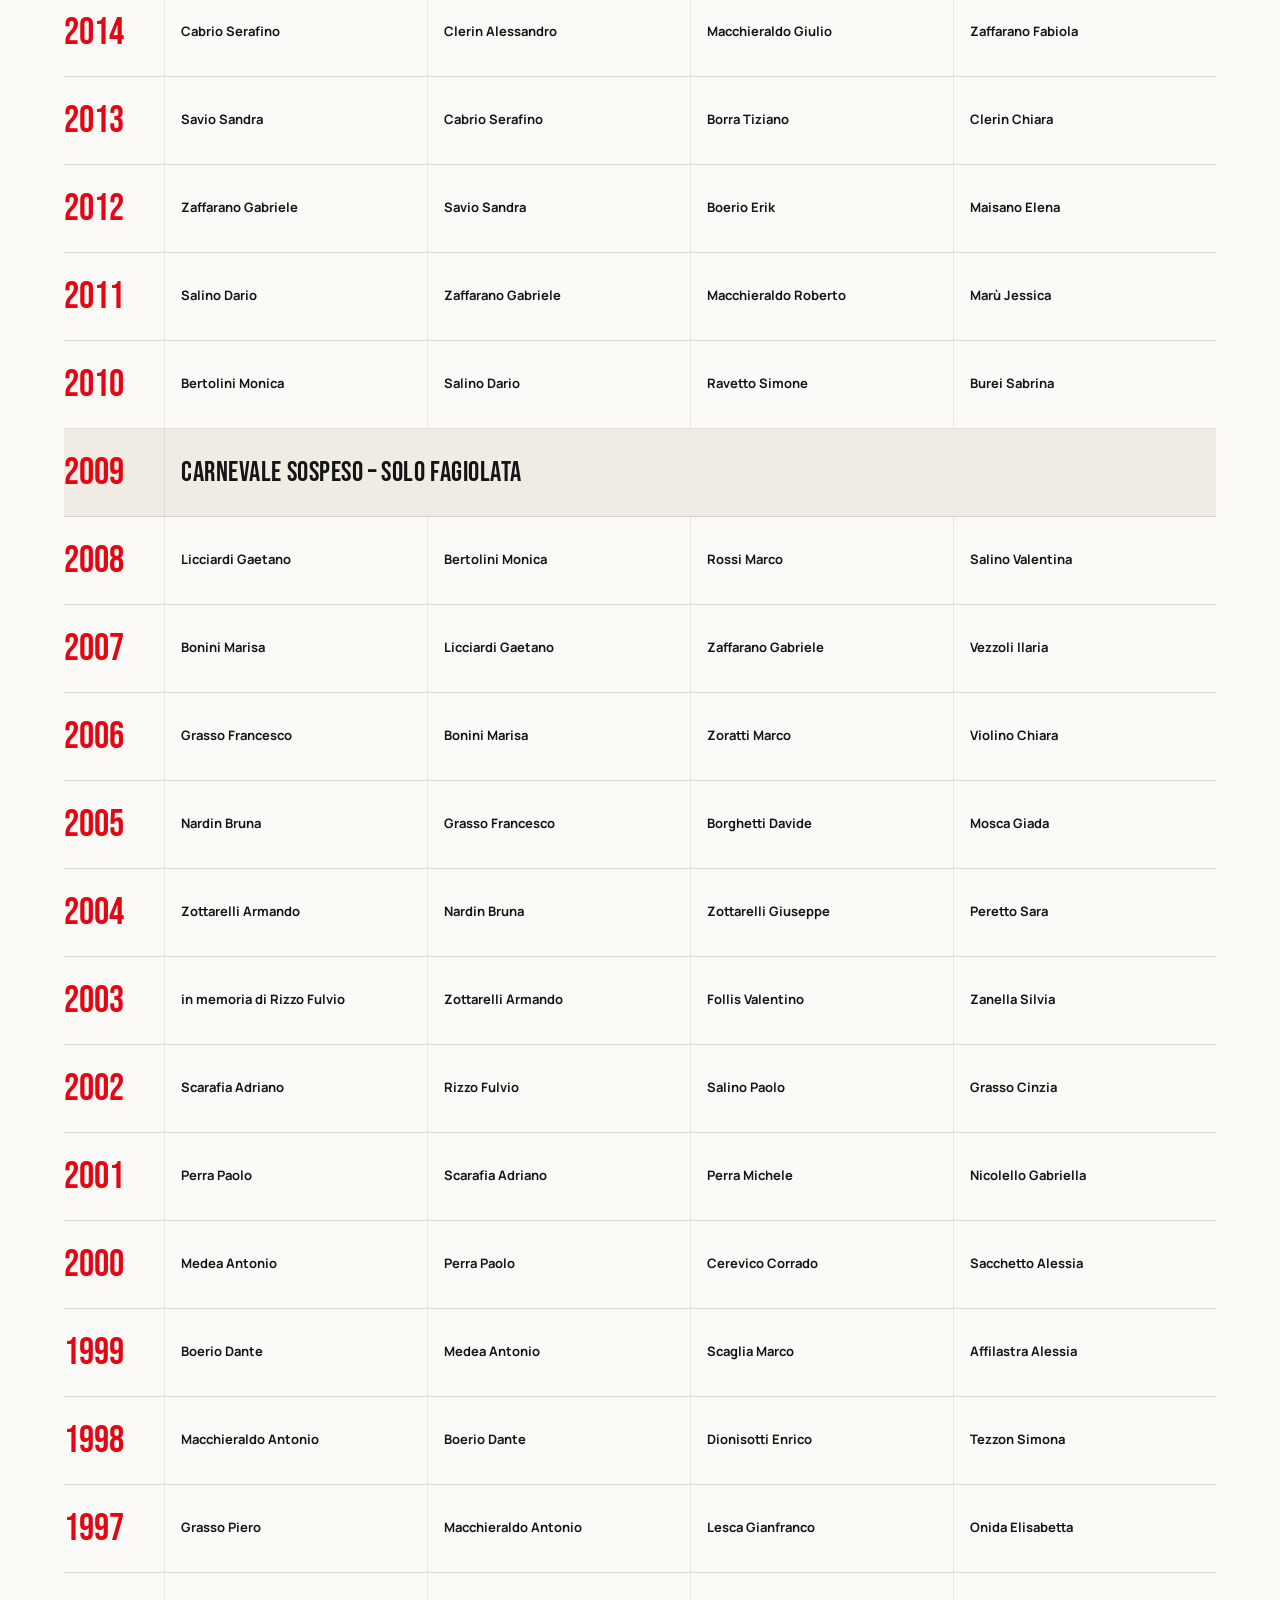
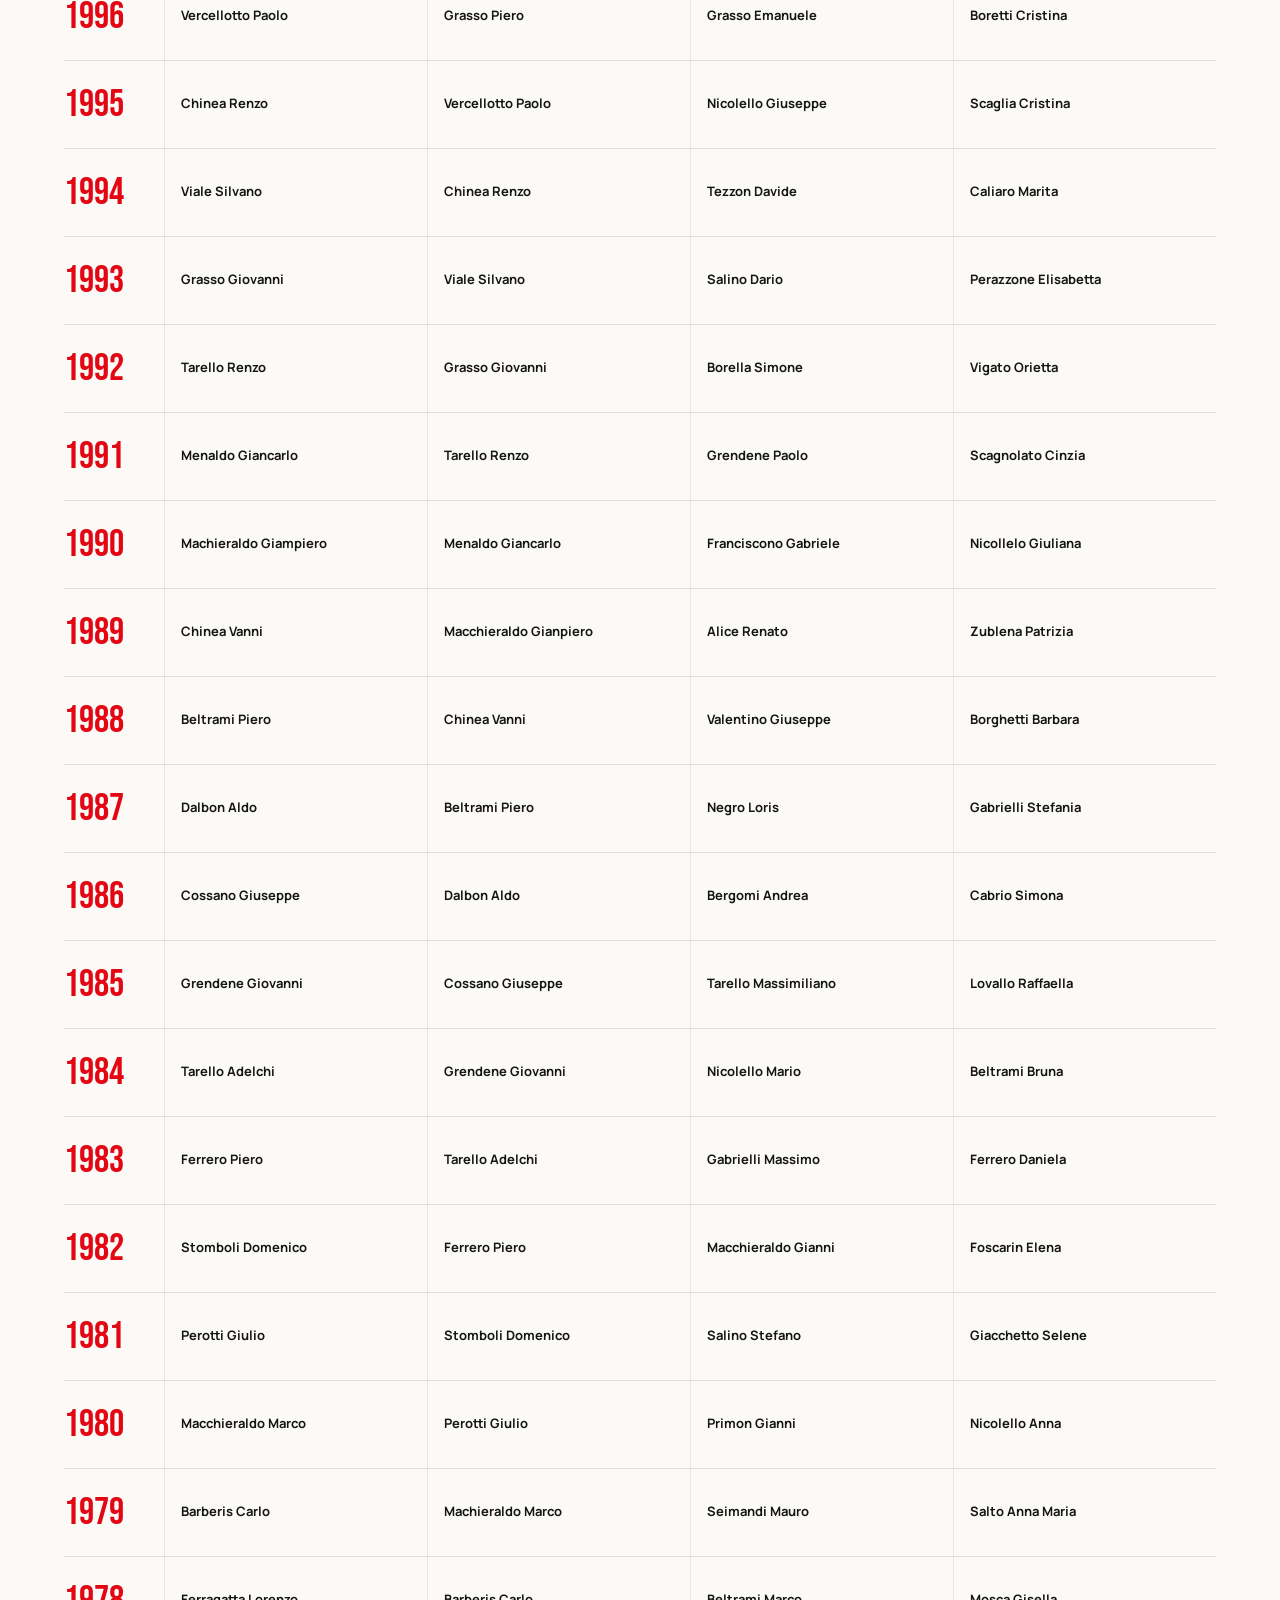
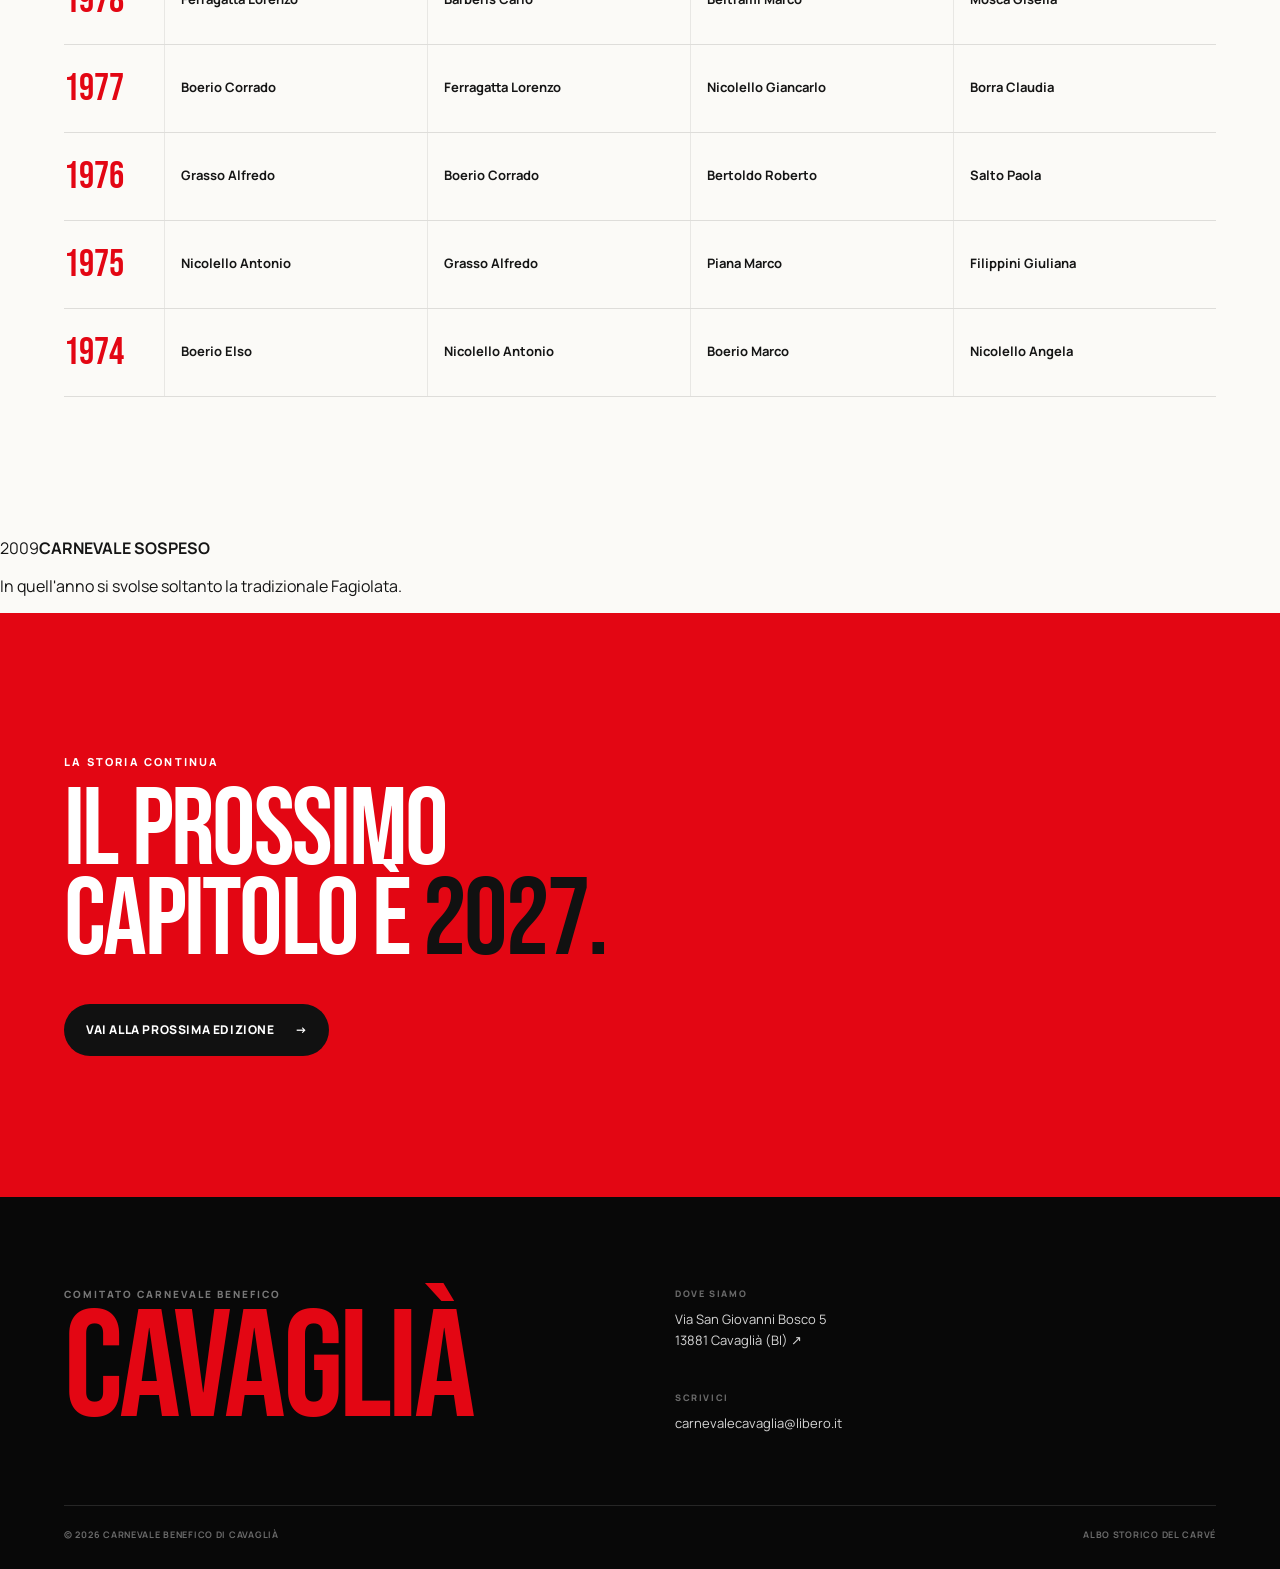
==== commit 3a42099c: "Reorder historical register and use correct 2026 portraits" ====
--- a/storia.html
+++ b/storia.html
@@ -31,63 +31,63 @@
     </section>
     <section class="history-rule section section-dark"><div class="section-number reveal">02</div><div class="history-rule-grid"><div><p class="eyebrow reveal">UN CAMBIO IMPORTANTE</p><h2 class="display reveal">DAL<br><em>1988.</em></h2></div><div class="history-rule-copy reveal"><p>Dal 1988 <strong>Gianduja e Giacometta</strong> vengono scelti tra i giovani e non più tra i bambini. È uno dei passaggi che raccontano come la tradizione si sia adattata negli anni senza perdere la propria identità.</p></div></div></section>
     <section class="archive section" id="archivio">
-      <div class="archive-head"><div><p class="eyebrow dark reveal">ALBO STORICO</p><h2 class="display reveal">I VOLTI<br>DI OGNI <em>ANNO.</em></h2></div><p class="archive-note reveal">Generale, Colonnello, Gianduja e Giacometta: l’albo storico del Carvé, recuperato dal vecchio sito e ordinato per anno.</p></div>
+      <div class="archive-head"><div><p class="eyebrow dark reveal">ALBO STORICO</p><h2 class="display reveal">I VOLTI<br>DI OGNI <em>ANNO.</em></h2></div><p class="archive-note reveal">Generale, Colonnello, Gianduja e Giacometta: l’albo storico del Carvé, recuperato dal vecchio sito e ordinato dal più recente al più vecchio.</p></div>
       <div class="archive-table reveal" aria-label="Albo storico del Carnevale Benefico di Cavaglià">
   <div class="archive-row archive-labels" aria-hidden="true"><span>Anno</span><span>Generale</span><span>Colonnello</span><span>Gianduja</span><span>Giacometta</span></div>
+<div class="archive-row"><strong class="archive-year">2026</strong><div class="archive-person"><span>Generale</span><b>Nicolello Sonia</b></div><div class="archive-person"><span>Colonnello</span><b>Machieraldo Daniele</b></div><div class="archive-person"><span>Gianduja</span><b>Gaboardi Eric</b></div><div class="archive-person"><span>Giacometta</span><b>Monti Giorgia</b></div></div>
+<div class="archive-row"><strong class="archive-year">2025</strong><div class="archive-person"><span>Generale</span><b>Cattaneo Rebecca</b></div><div class="archive-person"><span>Colonnello</span><b>Nicolello Sonia</b></div><div class="archive-person"><span>Gianduja</span><b>Catto Davide</b></div><div class="archive-person"><span>Giacometta</span><b>Provenzano Lucrezia</b></div></div>
+<div class="archive-row"><strong class="archive-year">2024</strong><div class="archive-person"><span>Generale</span><b>Cappelleto Andrea</b></div><div class="archive-person"><span>Colonnello</span><b>Cattaneo Rebecca</b></div><div class="archive-person"><span>Gianduja</span><b>Macchieraldo Andrea</b></div><div class="archive-person"><span>Giacometta</span><b>Pozzato Ginevra</b></div></div>
+<div class="archive-row"><strong class="archive-year">2023</strong><div class="archive-person"><span>Generale</span><b>Onida Antonella</b></div><div class="archive-person"><span>Colonnello</span><b>Cappelleto Andrea</b></div><div class="archive-person"><span>Gianduja</span><b>Ramella Pollone Amedeo</b></div><div class="archive-person"><span>Giacometta</span><b>Francone Isabel</b></div></div>
+<div class="archive-row"><strong class="archive-year">2020</strong><div class="archive-person"><span>Generale</span><b>Onida Antonella</b></div><div class="archive-person"><span>Colonnello</span><b>Cappelleto Andrea</b></div><div class="archive-person"><span>Gianduja</span><b>Serra Daniele</b></div><div class="archive-person"><span>Giacometta</span><b>Coretti Silvia</b></div></div>
+<div class="archive-row"><strong class="archive-year">2019</strong><div class="archive-person"><span>Generale</span><b>Nicolello Matteo</b></div><div class="archive-person"><span>Colonnello</span><b>Onida Antonella</b></div><div class="archive-person"><span>Gianduja</span><b>Machieraldo Davide</b></div><div class="archive-person"><span>Giacometta</span><b>Franciscono Elena</b></div></div>
+<div class="archive-row"><strong class="archive-year">2018</strong><div class="archive-person"><span>Generale</span><b>Nicolello Mario</b></div><div class="archive-person"><span>Colonnello</span><b>Nicolello Matteo</b></div><div class="archive-person"><span>Gianduja</span><b>Nicolello Sonia</b></div><div class="archive-person"><span>Giacometta</span><b>Nicolello Alessio</b></div></div>
+<div class="archive-row"><strong class="archive-year">2017</strong><div class="archive-person"><span>Generale</span><b>Clerin Chiara</b></div><div class="archive-person"><span>Colonnello</span><b>Nicolello Mario</b></div><div class="archive-person"><span>Gianduja</span><b>Gaboardi Eric</b></div><div class="archive-person"><span>Giacometta</span><b>Onida Greta</b></div></div>
+<div class="archive-row"><strong class="archive-year">2016</strong><div class="archive-person"><span>Generale</span><b>Grasso Stefano</b></div><div class="archive-person"><span>Colonnello</span><b>Clerin Chiara</b></div><div class="archive-person"><span>Gianduja</span><b>Demateis Mattia</b></div><div class="archive-person"><span>Giacometta</span><b>Rossi Marta</b></div></div>
+<div class="archive-row"><strong class="archive-year">2015</strong><div class="archive-person"><span>Generale</span><b>Clerin Alessandro</b></div><div class="archive-person"><span>Colonnello</span><b>Grasso Stefano</b></div><div class="archive-person"><span>Gianduja</span><b>Machieraldo Manuel</b></div><div class="archive-person"><span>Giacometta</span><b>Mercandino Federica</b></div></div>
+<div class="archive-row"><strong class="archive-year">2014</strong><div class="archive-person"><span>Generale</span><b>Cabrio Serafino</b></div><div class="archive-person"><span>Colonnello</span><b>Clerin Alessandro</b></div><div class="archive-person"><span>Gianduja</span><b>Macchieraldo Giulio</b></div><div class="archive-person"><span>Giacometta</span><b>Zaffarano Fabiola</b></div></div>
+<div class="archive-row"><strong class="archive-year">2013</strong><div class="archive-person"><span>Generale</span><b>Savio Sandra</b></div><div class="archive-person"><span>Colonnello</span><b>Cabrio Serafino</b></div><div class="archive-person"><span>Gianduja</span><b>Borra Tiziano</b></div><div class="archive-person"><span>Giacometta</span><b>Clerin Chiara</b></div></div>
+<div class="archive-row"><strong class="archive-year">2012</strong><div class="archive-person"><span>Generale</span><b>Zaffarano Gabriele</b></div><div class="archive-person"><span>Colonnello</span><b>Savio Sandra</b></div><div class="archive-person"><span>Gianduja</span><b>Boerio Erik</b></div><div class="archive-person"><span>Giacometta</span><b>Maisano Elena</b></div></div>
+<div class="archive-row"><strong class="archive-year">2011</strong><div class="archive-person"><span>Generale</span><b>Salino Dario</b></div><div class="archive-person"><span>Colonnello</span><b>Zaffarano Gabriele</b></div><div class="archive-person"><span>Gianduja</span><b>Macchieraldo Roberto</b></div><div class="archive-person"><span>Giacometta</span><b>Marù Jessica</b></div></div>
+<div class="archive-row"><strong class="archive-year">2010</strong><div class="archive-person"><span>Generale</span><b>Bertolini Monica</b></div><div class="archive-person"><span>Colonnello</span><b>Salino Dario</b></div><div class="archive-person"><span>Gianduja</span><b>Ravetto Simone</b></div><div class="archive-person"><span>Giacometta</span><b>Burei Sabrina</b></div></div>
+<div class="archive-row archive-row-special"><strong class="archive-year">2009</strong><div class="archive-suspended">Carnevale sospeso – solo Fagiolata</div></div>
+<div class="archive-row"><strong class="archive-year">2008</strong><div class="archive-person"><span>Generale</span><b>Licciardi Gaetano</b></div><div class="archive-person"><span>Colonnello</span><b>Bertolini Monica</b></div><div class="archive-person"><span>Gianduja</span><b>Rossi Marco</b></div><div class="archive-person"><span>Giacometta</span><b>Salino Valentina</b></div></div>
+<div class="archive-row"><strong class="archive-year">2007</strong><div class="archive-person"><span>Generale</span><b>Bonini Marisa</b></div><div class="archive-person"><span>Colonnello</span><b>Licciardi Gaetano</b></div><div class="archive-person"><span>Gianduja</span><b>Zaffarano Gabriele</b></div><div class="archive-person"><span>Giacometta</span><b>Vezzoli Ilaria</b></div></div>
+<div class="archive-row"><strong class="archive-year">2006</strong><div class="archive-person"><span>Generale</span><b>Grasso Francesco</b></div><div class="archive-person"><span>Colonnello</span><b>Bonini Marisa</b></div><div class="archive-person"><span>Gianduja</span><b>Zoratti Marco</b></div><div class="archive-person"><span>Giacometta</span><b>Violino Chiara</b></div></div>
+<div class="archive-row"><strong class="archive-year">2005</strong><div class="archive-person"><span>Generale</span><b>Nardin Bruna</b></div><div class="archive-person"><span>Colonnello</span><b>Grasso Francesco</b></div><div class="archive-person"><span>Gianduja</span><b>Borghetti Davide</b></div><div class="archive-person"><span>Giacometta</span><b>Mosca Giada</b></div></div>
+<div class="archive-row"><strong class="archive-year">2004</strong><div class="archive-person"><span>Generale</span><b>Zottarelli Armando</b></div><div class="archive-person"><span>Colonnello</span><b>Nardin Bruna</b></div><div class="archive-person"><span>Gianduja</span><b>Zottarelli Giuseppe</b></div><div class="archive-person"><span>Giacometta</span><b>Peretto Sara</b></div></div>
+<div class="archive-row"><strong class="archive-year">2003</strong><div class="archive-person"><span>Generale</span><b>in memoria di Rizzo Fulvio</b></div><div class="archive-person"><span>Colonnello</span><b>Zottarelli Armando</b></div><div class="archive-person"><span>Gianduja</span><b>Follis Valentino</b></div><div class="archive-person"><span>Giacometta</span><b>Zanella Silvia</b></div></div>
+<div class="archive-row"><strong class="archive-year">2002</strong><div class="archive-person"><span>Generale</span><b>Scarafia Adriano</b></div><div class="archive-person"><span>Colonnello</span><b>Rizzo Fulvio</b></div><div class="archive-person"><span>Gianduja</span><b>Salino Paolo</b></div><div class="archive-person"><span>Giacometta</span><b>Grasso Cinzia</b></div></div>
+<div class="archive-row"><strong class="archive-year">2001</strong><div class="archive-person"><span>Generale</span><b>Perra Paolo</b></div><div class="archive-person"><span>Colonnello</span><b>Scarafia Adriano</b></div><div class="archive-person"><span>Gianduja</span><b>Perra Michele</b></div><div class="archive-person"><span>Giacometta</span><b>Nicolello Gabriella</b></div></div>
+<div class="archive-row"><strong class="archive-year">2000</strong><div class="archive-person"><span>Generale</span><b>Medea Antonio</b></div><div class="archive-person"><span>Colonnello</span><b>Perra Paolo</b></div><div class="archive-person"><span>Gianduja</span><b>Cerevico Corrado</b></div><div class="archive-person"><span>Giacometta</span><b>Sacchetto Alessia</b></div></div>
+<div class="archive-row"><strong class="archive-year">1999</strong><div class="archive-person"><span>Generale</span><b>Boerio Dante</b></div><div class="archive-person"><span>Colonnello</span><b>Medea Antonio</b></div><div class="archive-person"><span>Gianduja</span><b>Scaglia Marco</b></div><div class="archive-person"><span>Giacometta</span><b>Affilastra Alessia</b></div></div>
+<div class="archive-row"><strong class="archive-year">1998</strong><div class="archive-person"><span>Generale</span><b>Macchieraldo Antonio</b></div><div class="archive-person"><span>Colonnello</span><b>Boerio Dante</b></div><div class="archive-person"><span>Gianduja</span><b>Dionisotti Enrico</b></div><div class="archive-person"><span>Giacometta</span><b>Tezzon Simona</b></div></div>
+<div class="archive-row"><strong class="archive-year">1997</strong><div class="archive-person"><span>Generale</span><b>Grasso Piero</b></div><div class="archive-person"><span>Colonnello</span><b>Macchieraldo Antonio</b></div><div class="archive-person"><span>Gianduja</span><b>Lesca Gianfranco</b></div><div class="archive-person"><span>Giacometta</span><b>Onida Elisabetta</b></div></div>
+<div class="archive-row"><strong class="archive-year">1996</strong><div class="archive-person"><span>Generale</span><b>Vercellotto Paolo</b></div><div class="archive-person"><span>Colonnello</span><b>Grasso Piero</b></div><div class="archive-person"><span>Gianduja</span><b>Grasso Emanuele</b></div><div class="archive-person"><span>Giacometta</span><b>Boretti Cristina</b></div></div>
+<div class="archive-row"><strong class="archive-year">1995</strong><div class="archive-person"><span>Generale</span><b>Chinea Renzo</b></div><div class="archive-person"><span>Colonnello</span><b>Vercellotto Paolo</b></div><div class="archive-person"><span>Gianduja</span><b>Nicolello Giuseppe</b></div><div class="archive-person"><span>Giacometta</span><b>Scaglia Cristina</b></div></div>
+<div class="archive-row"><strong class="archive-year">1994</strong><div class="archive-person"><span>Generale</span><b>Viale Silvano</b></div><div class="archive-person"><span>Colonnello</span><b>Chinea Renzo</b></div><div class="archive-person"><span>Gianduja</span><b>Tezzon Davide</b></div><div class="archive-person"><span>Giacometta</span><b>Caliaro Marita</b></div></div>
+<div class="archive-row"><strong class="archive-year">1993</strong><div class="archive-person"><span>Generale</span><b>Grasso Giovanni</b></div><div class="archive-person"><span>Colonnello</span><b>Viale Silvano</b></div><div class="archive-person"><span>Gianduja</span><b>Salino Dario</b></div><div class="archive-person"><span>Giacometta</span><b>Perazzone Elisabetta</b></div></div>
+<div class="archive-row"><strong class="archive-year">1992</strong><div class="archive-person"><span>Generale</span><b>Tarello Renzo</b></div><div class="archive-person"><span>Colonnello</span><b>Grasso Giovanni</b></div><div class="archive-person"><span>Gianduja</span><b>Borella Simone</b></div><div class="archive-person"><span>Giacometta</span><b>Vigato Orietta</b></div></div>
+<div class="archive-row"><strong class="archive-year">1991</strong><div class="archive-person"><span>Generale</span><b>Menaldo Giancarlo</b></div><div class="archive-person"><span>Colonnello</span><b>Tarello Renzo</b></div><div class="archive-person"><span>Gianduja</span><b>Grendene Paolo</b></div><div class="archive-person"><span>Giacometta</span><b>Scagnolato Cinzia</b></div></div>
+<div class="archive-row"><strong class="archive-year">1990</strong><div class="archive-person"><span>Generale</span><b>Machieraldo Giampiero</b></div><div class="archive-person"><span>Colonnello</span><b>Menaldo Giancarlo</b></div><div class="archive-person"><span>Gianduja</span><b>Franciscono Gabriele</b></div><div class="archive-person"><span>Giacometta</span><b>Nicollelo Giuliana</b></div></div>
+<div class="archive-row"><strong class="archive-year">1989</strong><div class="archive-person"><span>Generale</span><b>Chinea Vanni</b></div><div class="archive-person"><span>Colonnello</span><b>Macchieraldo Gianpiero</b></div><div class="archive-person"><span>Gianduja</span><b>Alice Renato</b></div><div class="archive-person"><span>Giacometta</span><b>Zublena Patrizia</b></div></div>
+<div class="archive-row"><strong class="archive-year">1988</strong><div class="archive-person"><span>Generale</span><b>Beltrami Piero</b></div><div class="archive-person"><span>Colonnello</span><b>Chinea Vanni</b></div><div class="archive-person"><span>Gianduja</span><b>Valentino Giuseppe</b></div><div class="archive-person"><span>Giacometta</span><b>Borghetti Barbara</b></div></div>
+<div class="archive-row"><strong class="archive-year">1987</strong><div class="archive-person"><span>Generale</span><b>Dalbon Aldo</b></div><div class="archive-person"><span>Colonnello</span><b>Beltrami Piero</b></div><div class="archive-person"><span>Gianduja</span><b>Negro Loris</b></div><div class="archive-person"><span>Giacometta</span><b>Gabrielli Stefania</b></div></div>
+<div class="archive-row"><strong class="archive-year">1986</strong><div class="archive-person"><span>Generale</span><b>Cossano Giuseppe</b></div><div class="archive-person"><span>Colonnello</span><b>Dalbon Aldo</b></div><div class="archive-person"><span>Gianduja</span><b>Bergomi Andrea</b></div><div class="archive-person"><span>Giacometta</span><b>Cabrio Simona</b></div></div>
+<div class="archive-row"><strong class="archive-year">1985</strong><div class="archive-person"><span>Generale</span><b>Grendene Giovanni</b></div><div class="archive-person"><span>Colonnello</span><b>Cossano Giuseppe</b></div><div class="archive-person"><span>Gianduja</span><b>Tarello Massimiliano</b></div><div class="archive-person"><span>Giacometta</span><b>Lovallo Raffaella</b></div></div>
+<div class="archive-row"><strong class="archive-year">1984</strong><div class="archive-person"><span>Generale</span><b>Tarello Adelchi</b></div><div class="archive-person"><span>Colonnello</span><b>Grendene Giovanni</b></div><div class="archive-person"><span>Gianduja</span><b>Nicolello Mario</b></div><div class="archive-person"><span>Giacometta</span><b>Beltrami Bruna</b></div></div>
+<div class="archive-row"><strong class="archive-year">1983</strong><div class="archive-person"><span>Generale</span><b>Ferrero Piero</b></div><div class="archive-person"><span>Colonnello</span><b>Tarello Adelchi</b></div><div class="archive-person"><span>Gianduja</span><b>Gabrielli Massimo</b></div><div class="archive-person"><span>Giacometta</span><b>Ferrero Daniela</b></div></div>
+<div class="archive-row"><strong class="archive-year">1982</strong><div class="archive-person"><span>Generale</span><b>Stomboli Domenico</b></div><div class="archive-person"><span>Colonnello</span><b>Ferrero Piero</b></div><div class="archive-person"><span>Gianduja</span><b>Macchieraldo Gianni</b></div><div class="archive-person"><span>Giacometta</span><b>Foscarin Elena</b></div></div>
+<div class="archive-row"><strong class="archive-year">1981</strong><div class="archive-person"><span>Generale</span><b>Perotti Giulio</b></div><div class="archive-person"><span>Colonnello</span><b>Stomboli Domenico</b></div><div class="archive-person"><span>Gianduja</span><b>Salino Stefano</b></div><div class="archive-person"><span>Giacometta</span><b>Giacchetto Selene</b></div></div>
+<div class="archive-row"><strong class="archive-year">1980</strong><div class="archive-person"><span>Generale</span><b>Macchieraldo Marco</b></div><div class="archive-person"><span>Colonnello</span><b>Perotti Giulio</b></div><div class="archive-person"><span>Gianduja</span><b>Primon Gianni</b></div><div class="archive-person"><span>Giacometta</span><b>Nicolello Anna</b></div></div>
+<div class="archive-row"><strong class="archive-year">1979</strong><div class="archive-person"><span>Generale</span><b>Barberis Carlo</b></div><div class="archive-person"><span>Colonnello</span><b>Machieraldo Marco</b></div><div class="archive-person"><span>Gianduja</span><b>Seimandi Mauro</b></div><div class="archive-person"><span>Giacometta</span><b>Salto Anna Maria</b></div></div>
+<div class="archive-row"><strong class="archive-year">1978</strong><div class="archive-person"><span>Generale</span><b>Ferragatta Lorenzo</b></div><div class="archive-person"><span>Colonnello</span><b>Barberis Carlo</b></div><div class="archive-person"><span>Gianduja</span><b>Beltrami Marco</b></div><div class="archive-person"><span>Giacometta</span><b>Mosca Gisella</b></div></div>
+<div class="archive-row"><strong class="archive-year">1977</strong><div class="archive-person"><span>Generale</span><b>Boerio Corrado</b></div><div class="archive-person"><span>Colonnello</span><b>Ferragatta Lorenzo</b></div><div class="archive-person"><span>Gianduja</span><b>Nicolello Giancarlo</b></div><div class="archive-person"><span>Giacometta</span><b>Borra Claudia</b></div></div>
+<div class="archive-row"><strong class="archive-year">1976</strong><div class="archive-person"><span>Generale</span><b>Grasso Alfredo</b></div><div class="archive-person"><span>Colonnello</span><b>Boerio Corrado</b></div><div class="archive-person"><span>Gianduja</span><b>Bertoldo Roberto</b></div><div class="archive-person"><span>Giacometta</span><b>Salto Paola</b></div></div>
+<div class="archive-row"><strong class="archive-year">1975</strong><div class="archive-person"><span>Generale</span><b>Nicolello Antonio</b></div><div class="archive-person"><span>Colonnello</span><b>Grasso Alfredo</b></div><div class="archive-person"><span>Gianduja</span><b>Piana Marco</b></div><div class="archive-person"><span>Giacometta</span><b>Filippini Giuliana</b></div></div>
 <div class="archive-row"><strong class="archive-year">1974</strong><div class="archive-person"><span>Generale</span><b>Boerio Elso</b></div><div class="archive-person"><span>Colonnello</span><b>Nicolello Antonio</b></div><div class="archive-person"><span>Gianduja</span><b>Boerio Marco</b></div><div class="archive-person"><span>Giacometta</span><b>Nicolello Angela</b></div></div>
-<div class="archive-row"><strong class="archive-year">1975</strong><div class="archive-person"><span>Generale</span><b>Nicolello Antonio</b></div><div class="archive-person"><span>Colonnello</span><b>Grasso Alfredo</b></div><div class="archive-person"><span>Gianduja</span><b>Piana Marco</b></div><div class="archive-person"><span>Giacometta</span><b>Filippini Giuliana</b></div></div>
-<div class="archive-row"><strong class="archive-year">1976</strong><div class="archive-person"><span>Generale</span><b>Grasso Alfredo</b></div><div class="archive-person"><span>Colonnello</span><b>Boerio Corrado</b></div><div class="archive-person"><span>Gianduja</span><b>Bertoldo Roberto</b></div><div class="archive-person"><span>Giacometta</span><b>Salto Paola</b></div></div>
-<div class="archive-row"><strong class="archive-year">1977</strong><div class="archive-person"><span>Generale</span><b>Boerio Corrado</b></div><div class="archive-person"><span>Colonnello</span><b>Ferragatta Lorenzo</b></div><div class="archive-person"><span>Gianduja</span><b>Nicolello Giancarlo</b></div><div class="archive-person"><span>Giacometta</span><b>Borra Claudia</b></div></div>
-<div class="archive-row"><strong class="archive-year">1978</strong><div class="archive-person"><span>Generale</span><b>Ferragatta Lorenzo</b></div><div class="archive-person"><span>Colonnello</span><b>Barberis Carlo</b></div><div class="archive-person"><span>Gianduja</span><b>Beltrami Marco</b></div><div class="archive-person"><span>Giacometta</span><b>Mosca Gisella</b></div></div>
-<div class="archive-row"><strong class="archive-year">1979</strong><div class="archive-person"><span>Generale</span><b>Barberis Carlo</b></div><div class="archive-person"><span>Colonnello</span><b>Machieraldo Marco</b></div><div class="archive-person"><span>Gianduja</span><b>Seimandi Mauro</b></div><div class="archive-person"><span>Giacometta</span><b>Salto Anna Maria</b></div></div>
-<div class="archive-row"><strong class="archive-year">1980</strong><div class="archive-person"><span>Generale</span><b>Macchieraldo Marco</b></div><div class="archive-person"><span>Colonnello</span><b>Perotti Giulio</b></div><div class="archive-person"><span>Gianduja</span><b>Primon Gianni</b></div><div class="archive-person"><span>Giacometta</span><b>Nicolello Anna</b></div></div>
-<div class="archive-row"><strong class="archive-year">1981</strong><div class="archive-person"><span>Generale</span><b>Perotti Giulio</b></div><div class="archive-person"><span>Colonnello</span><b>Stomboli Domenico</b></div><div class="archive-person"><span>Gianduja</span><b>Salino Stefano</b></div><div class="archive-person"><span>Giacometta</span><b>Giacchetto Selene</b></div></div>
-<div class="archive-row"><strong class="archive-year">1982</strong><div class="archive-person"><span>Generale</span><b>Stomboli Domenico</b></div><div class="archive-person"><span>Colonnello</span><b>Ferrero Piero</b></div><div class="archive-person"><span>Gianduja</span><b>Macchieraldo Gianni</b></div><div class="archive-person"><span>Giacometta</span><b>Foscarin Elena</b></div></div>
-<div class="archive-row"><strong class="archive-year">1983</strong><div class="archive-person"><span>Generale</span><b>Ferrero Piero</b></div><div class="archive-person"><span>Colonnello</span><b>Tarello Adelchi</b></div><div class="archive-person"><span>Gianduja</span><b>Gabrielli Massimo</b></div><div class="archive-person"><span>Giacometta</span><b>Ferrero Daniela</b></div></div>
-<div class="archive-row"><strong class="archive-year">1984</strong><div class="archive-person"><span>Generale</span><b>Tarello Adelchi</b></div><div class="archive-person"><span>Colonnello</span><b>Grendene Giovanni</b></div><div class="archive-person"><span>Gianduja</span><b>Nicolello Mario</b></div><div class="archive-person"><span>Giacometta</span><b>Beltrami Bruna</b></div></div>
-<div class="archive-row"><strong class="archive-year">1985</strong><div class="archive-person"><span>Generale</span><b>Grendene Giovanni</b></div><div class="archive-person"><span>Colonnello</span><b>Cossano Giuseppe</b></div><div class="archive-person"><span>Gianduja</span><b>Tarello Massimiliano</b></div><div class="archive-person"><span>Giacometta</span><b>Lovallo Raffaella</b></div></div>
-<div class="archive-row"><strong class="archive-year">1986</strong><div class="archive-person"><span>Generale</span><b>Cossano Giuseppe</b></div><div class="archive-person"><span>Colonnello</span><b>Dalbon Aldo</b></div><div class="archive-person"><span>Gianduja</span><b>Bergomi Andrea</b></div><div class="archive-person"><span>Giacometta</span><b>Cabrio Simona</b></div></div>
-<div class="archive-row"><strong class="archive-year">1987</strong><div class="archive-person"><span>Generale</span><b>Dalbon Aldo</b></div><div class="archive-person"><span>Colonnello</span><b>Beltrami Piero</b></div><div class="archive-person"><span>Gianduja</span><b>Negro Loris</b></div><div class="archive-person"><span>Giacometta</span><b>Gabrielli Stefania</b></div></div>
-<div class="archive-row"><strong class="archive-year">1988</strong><div class="archive-person"><span>Generale</span><b>Beltrami Piero</b></div><div class="archive-person"><span>Colonnello</span><b>Chinea Vanni</b></div><div class="archive-person"><span>Gianduja</span><b>Valentino Giuseppe</b></div><div class="archive-person"><span>Giacometta</span><b>Borghetti Barbara</b></div></div>
-<div class="archive-row"><strong class="archive-year">1989</strong><div class="archive-person"><span>Generale</span><b>Chinea Vanni</b></div><div class="archive-person"><span>Colonnello</span><b>Macchieraldo Gianpiero</b></div><div class="archive-person"><span>Gianduja</span><b>Alice Renato</b></div><div class="archive-person"><span>Giacometta</span><b>Zublena Patrizia</b></div></div>
-<div class="archive-row"><strong class="archive-year">1990</strong><div class="archive-person"><span>Generale</span><b>Machieraldo Giampiero</b></div><div class="archive-person"><span>Colonnello</span><b>Menaldo Giancarlo</b></div><div class="archive-person"><span>Gianduja</span><b>Franciscono Gabriele</b></div><div class="archive-person"><span>Giacometta</span><b>Nicollelo Giuliana</b></div></div>
-<div class="archive-row"><strong class="archive-year">1991</strong><div class="archive-person"><span>Generale</span><b>Menaldo Giancarlo</b></div><div class="archive-person"><span>Colonnello</span><b>Tarello Renzo</b></div><div class="archive-person"><span>Gianduja</span><b>Grendene Paolo</b></div><div class="archive-person"><span>Giacometta</span><b>Scagnolato Cinzia</b></div></div>
-<div class="archive-row"><strong class="archive-year">1992</strong><div class="archive-person"><span>Generale</span><b>Tarello Renzo</b></div><div class="archive-person"><span>Colonnello</span><b>Grasso Giovanni</b></div><div class="archive-person"><span>Gianduja</span><b>Borella Simone</b></div><div class="archive-person"><span>Giacometta</span><b>Vigato Orietta</b></div></div>
-<div class="archive-row"><strong class="archive-year">1993</strong><div class="archive-person"><span>Generale</span><b>Grasso Giovanni</b></div><div class="archive-person"><span>Colonnello</span><b>Viale Silvano</b></div><div class="archive-person"><span>Gianduja</span><b>Salino Dario</b></div><div class="archive-person"><span>Giacometta</span><b>Perazzone Elisabetta</b></div></div>
-<div class="archive-row"><strong class="archive-year">1994</strong><div class="archive-person"><span>Generale</span><b>Viale Silvano</b></div><div class="archive-person"><span>Colonnello</span><b>Chinea Renzo</b></div><div class="archive-person"><span>Gianduja</span><b>Tezzon Davide</b></div><div class="archive-person"><span>Giacometta</span><b>Caliaro Marita</b></div></div>
-<div class="archive-row"><strong class="archive-year">1995</strong><div class="archive-person"><span>Generale</span><b>Chinea Renzo</b></div><div class="archive-person"><span>Colonnello</span><b>Vercellotto Paolo</b></div><div class="archive-person"><span>Gianduja</span><b>Nicolello Giuseppe</b></div><div class="archive-person"><span>Giacometta</span><b>Scaglia Cristina</b></div></div>
-<div class="archive-row"><strong class="archive-year">1996</strong><div class="archive-person"><span>Generale</span><b>Vercellotto Paolo</b></div><div class="archive-person"><span>Colonnello</span><b>Grasso Piero</b></div><div class="archive-person"><span>Gianduja</span><b>Grasso Emanuele</b></div><div class="archive-person"><span>Giacometta</span><b>Boretti Cristina</b></div></div>
-<div class="archive-row"><strong class="archive-year">1997</strong><div class="archive-person"><span>Generale</span><b>Grasso Piero</b></div><div class="archive-person"><span>Colonnello</span><b>Macchieraldo Antonio</b></div><div class="archive-person"><span>Gianduja</span><b>Lesca Gianfranco</b></div><div class="archive-person"><span>Giacometta</span><b>Onida Elisabetta</b></div></div>
-<div class="archive-row"><strong class="archive-year">1998</strong><div class="archive-person"><span>Generale</span><b>Macchieraldo Antonio</b></div><div class="archive-person"><span>Colonnello</span><b>Boerio Dante</b></div><div class="archive-person"><span>Gianduja</span><b>Dionisotti Enrico</b></div><div class="archive-person"><span>Giacometta</span><b>Tezzon Simona</b></div></div>
-<div class="archive-row"><strong class="archive-year">1999</strong><div class="archive-person"><span>Generale</span><b>Boerio Dante</b></div><div class="archive-person"><span>Colonnello</span><b>Medea Antonio</b></div><div class="archive-person"><span>Gianduja</span><b>Scaglia Marco</b></div><div class="archive-person"><span>Giacometta</span><b>Affilastra Alessia</b></div></div>
-<div class="archive-row"><strong class="archive-year">2000</strong><div class="archive-person"><span>Generale</span><b>Medea Antonio</b></div><div class="archive-person"><span>Colonnello</span><b>Perra Paolo</b></div><div class="archive-person"><span>Gianduja</span><b>Cerevico Corrado</b></div><div class="archive-person"><span>Giacometta</span><b>Sacchetto Alessia</b></div></div>
-<div class="archive-row"><strong class="archive-year">2001</strong><div class="archive-person"><span>Generale</span><b>Perra Paolo</b></div><div class="archive-person"><span>Colonnello</span><b>Scarafia Adriano</b></div><div class="archive-person"><span>Gianduja</span><b>Perra Michele</b></div><div class="archive-person"><span>Giacometta</span><b>Nicolello Gabriella</b></div></div>
-<div class="archive-row"><strong class="archive-year">2002</strong><div class="archive-person"><span>Generale</span><b>Scarafia Adriano</b></div><div class="archive-person"><span>Colonnello</span><b>Rizzo Fulvio</b></div><div class="archive-person"><span>Gianduja</span><b>Salino Paolo</b></div><div class="archive-person"><span>Giacometta</span><b>Grasso Cinzia</b></div></div>
-<div class="archive-row"><strong class="archive-year">2003</strong><div class="archive-person"><span>Generale</span><b>in memoria di Rizzo Fulvio</b></div><div class="archive-person"><span>Colonnello</span><b>Zottarelli Armando</b></div><div class="archive-person"><span>Gianduja</span><b>Follis Valentino</b></div><div class="archive-person"><span>Giacometta</span><b>Zanella Silvia</b></div></div>
-<div class="archive-row"><strong class="archive-year">2004</strong><div class="archive-person"><span>Generale</span><b>Zottarelli Armando</b></div><div class="archive-person"><span>Colonnello</span><b>Nardin Bruna</b></div><div class="archive-person"><span>Gianduja</span><b>Zottarelli Giuseppe</b></div><div class="archive-person"><span>Giacometta</span><b>Peretto Sara</b></div></div>
-<div class="archive-row"><strong class="archive-year">2005</strong><div class="archive-person"><span>Generale</span><b>Nardin Bruna</b></div><div class="archive-person"><span>Colonnello</span><b>Grasso Francesco</b></div><div class="archive-person"><span>Gianduja</span><b>Borghetti Davide</b></div><div class="archive-person"><span>Giacometta</span><b>Mosca Giada</b></div></div>
-<div class="archive-row"><strong class="archive-year">2006</strong><div class="archive-person"><span>Generale</span><b>Grasso Francesco</b></div><div class="archive-person"><span>Colonnello</span><b>Bonini Marisa</b></div><div class="archive-person"><span>Gianduja</span><b>Zoratti Marco</b></div><div class="archive-person"><span>Giacometta</span><b>Violino Chiara</b></div></div>
-<div class="archive-row"><strong class="archive-year">2007</strong><div class="archive-person"><span>Generale</span><b>Bonini Marisa</b></div><div class="archive-person"><span>Colonnello</span><b>Licciardi Gaetano</b></div><div class="archive-person"><span>Gianduja</span><b>Zaffarano Gabriele</b></div><div class="archive-person"><span>Giacometta</span><b>Vezzoli Ilaria</b></div></div>
-<div class="archive-row"><strong class="archive-year">2008</strong><div class="archive-person"><span>Generale</span><b>Licciardi Gaetano</b></div><div class="archive-person"><span>Colonnello</span><b>Bertolini Monica</b></div><div class="archive-person"><span>Gianduja</span><b>Rossi Marco</b></div><div class="archive-person"><span>Giacometta</span><b>Salino Valentina</b></div></div>
-<div class="archive-row archive-row-special"><strong class="archive-year">2009</strong><div class="archive-suspended">Carnevale sospeso – solo Fagiolata</div></div>
-<div class="archive-row"><strong class="archive-year">2010</strong><div class="archive-person"><span>Generale</span><b>Bertolini Monica</b></div><div class="archive-person"><span>Colonnello</span><b>Salino Dario</b></div><div class="archive-person"><span>Gianduja</span><b>Ravetto Simone</b></div><div class="archive-person"><span>Giacometta</span><b>Burei Sabrina</b></div></div>
-<div class="archive-row"><strong class="archive-year">2011</strong><div class="archive-person"><span>Generale</span><b>Salino Dario</b></div><div class="archive-person"><span>Colonnello</span><b>Zaffarano Gabriele</b></div><div class="archive-person"><span>Gianduja</span><b>Macchieraldo Roberto</b></div><div class="archive-person"><span>Giacometta</span><b>Marù Jessica</b></div></div>
-<div class="archive-row"><strong class="archive-year">2012</strong><div class="archive-person"><span>Generale</span><b>Zaffarano Gabriele</b></div><div class="archive-person"><span>Colonnello</span><b>Savio Sandra</b></div><div class="archive-person"><span>Gianduja</span><b>Boerio Erik</b></div><div class="archive-person"><span>Giacometta</span><b>Maisano Elena</b></div></div>
-<div class="archive-row"><strong class="archive-year">2013</strong><div class="archive-person"><span>Generale</span><b>Savio Sandra</b></div><div class="archive-person"><span>Colonnello</span><b>Cabrio Serafino</b></div><div class="archive-person"><span>Gianduja</span><b>Borra Tiziano</b></div><div class="archive-person"><span>Giacometta</span><b>Clerin Chiara</b></div></div>
-<div class="archive-row"><strong class="archive-year">2014</strong><div class="archive-person"><span>Generale</span><b>Cabrio Serafino</b></div><div class="archive-person"><span>Colonnello</span><b>Clerin Alessandro</b></div><div class="archive-person"><span>Gianduja</span><b>Macchieraldo Giulio</b></div><div class="archive-person"><span>Giacometta</span><b>Zaffarano Fabiola</b></div></div>
-<div class="archive-row"><strong class="archive-year">2015</strong><div class="archive-person"><span>Generale</span><b>Clerin Alessandro</b></div><div class="archive-person"><span>Colonnello</span><b>Grasso Stefano</b></div><div class="archive-person"><span>Gianduja</span><b>Machieraldo Manuel</b></div><div class="archive-person"><span>Giacometta</span><b>Mercandino Federica</b></div></div>
-<div class="archive-row"><strong class="archive-year">2016</strong><div class="archive-person"><span>Generale</span><b>Grasso Stefano</b></div><div class="archive-person"><span>Colonnello</span><b>Clerin Chiara</b></div><div class="archive-person"><span>Gianduja</span><b>Demateis Mattia</b></div><div class="archive-person"><span>Giacometta</span><b>Rossi Marta</b></div></div>
-<div class="archive-row"><strong class="archive-year">2017</strong><div class="archive-person"><span>Generale</span><b>Clerin Chiara</b></div><div class="archive-person"><span>Colonnello</span><b>Nicolello Mario</b></div><div class="archive-person"><span>Gianduja</span><b>Gaboardi Eric</b></div><div class="archive-person"><span>Giacometta</span><b>Onida Greta</b></div></div>
-<div class="archive-row"><strong class="archive-year">2018</strong><div class="archive-person"><span>Generale</span><b>Nicolello Mario</b></div><div class="archive-person"><span>Colonnello</span><b>Nicolello Matteo</b></div><div class="archive-person"><span>Gianduja</span><b>Nicolello Sonia</b></div><div class="archive-person"><span>Giacometta</span><b>Nicolello Alessio</b></div></div>
-<div class="archive-row"><strong class="archive-year">2019</strong><div class="archive-person"><span>Generale</span><b>Nicolello Matteo</b></div><div class="archive-person"><span>Colonnello</span><b>Onida Antonella</b></div><div class="archive-person"><span>Gianduja</span><b>Machieraldo Davide</b></div><div class="archive-person"><span>Giacometta</span><b>Franciscono Elena</b></div></div>
-<div class="archive-row"><strong class="archive-year">2020</strong><div class="archive-person"><span>Generale</span><b>Onida Antonella</b></div><div class="archive-person"><span>Colonnello</span><b>Cappelleto Andrea</b></div><div class="archive-person"><span>Gianduja</span><b>Serra Daniele</b></div><div class="archive-person"><span>Giacometta</span><b>Coretti Silvia</b></div></div>
-<div class="archive-row"><strong class="archive-year">2023</strong><div class="archive-person"><span>Generale</span><b>Onida Antonella</b></div><div class="archive-person"><span>Colonnello</span><b>Cappelleto Andrea</b></div><div class="archive-person"><span>Gianduja</span><b>Ramella Pollone Amedeo</b></div><div class="archive-person"><span>Giacometta</span><b>Francone Isabel</b></div></div>
-<div class="archive-row"><strong class="archive-year">2024</strong><div class="archive-person"><span>Generale</span><b>Cappelleto Andrea</b></div><div class="archive-person"><span>Colonnello</span><b>Cattaneo Rebecca</b></div><div class="archive-person"><span>Gianduja</span><b>Macchieraldo Andrea</b></div><div class="archive-person"><span>Giacometta</span><b>Pozzato Ginevra</b></div></div>
-<div class="archive-row"><strong class="archive-year">2025</strong><div class="archive-person"><span>Generale</span><b>Cattaneo Rebecca</b></div><div class="archive-person"><span>Colonnello</span><b>Nicolello Sonia</b></div><div class="archive-person"><span>Gianduja</span><b>Catto Davide</b></div><div class="archive-person"><span>Giacometta</span><b>Provenzano Lucrezia</b></div></div>
-<div class="archive-row"><strong class="archive-year">2026</strong><div class="archive-person"><span>Generale</span><b>Nicolello Sonia</b></div><div class="archive-person"><span>Colonnello</span><b>Machieraldo Daniele</b></div><div class="archive-person"><span>Gianduja</span><b>Gaboardi Eric</b></div><div class="archive-person"><span>Giacometta</span><b>Monti Giorgia</b></div></div>
 </div>
     </section>
-    <section class="history-break"><div><span>2009</span><strong>CARNEVALE SOSPESO</strong><p>In quell'anno si svolse soltanto la tradizionale Fagiolata.</p></div></section>
+<div><span>2009</span><strong>CARNEVALE SOSPESO</strong><p>In quell'anno si svolse soltanto la tradizionale Fagiolata.</p></div></section>
     <section class="history-continue section section-red"><p class="eyebrow reveal">LA STORIA CONTINUA</p><h2 class="display reveal">IL PROSSIMO<br>CAPITOLO È <em>2027.</em></h2><a class="btn history-btn reveal" href="index.html#edizione">Vai alla prossima edizione <span>→</span></a></section>
   </main>
   <footer id="contatti"><div class="footer-main"><div><p class="footer-kicker">COMITATO CARNEVALE BENEFICO</p><h2>CAVAGLIÀ</h2></div><div class="footer-links"><div><span>DOVE SIAMO</span><a href="https://www.google.com/maps/search/?api=1&query=Via+San+Giovanni+Bosco+5+Cavaglia" target="_blank" rel="noopener">Via San Giovanni Bosco 5<br>13881 Cavaglià (BI) ↗</a></div><div><span>SCRIVICI</span><a href="mailto:carnevalecavaglia@libero.it">carnevalecavaglia@libero.it</a></div></div></div><div class="footer-bottom"><span>© <span id="year"></span> Carnevale Benefico di Cavaglià</span><span>Albo storico del Carvé</span></div></footer>
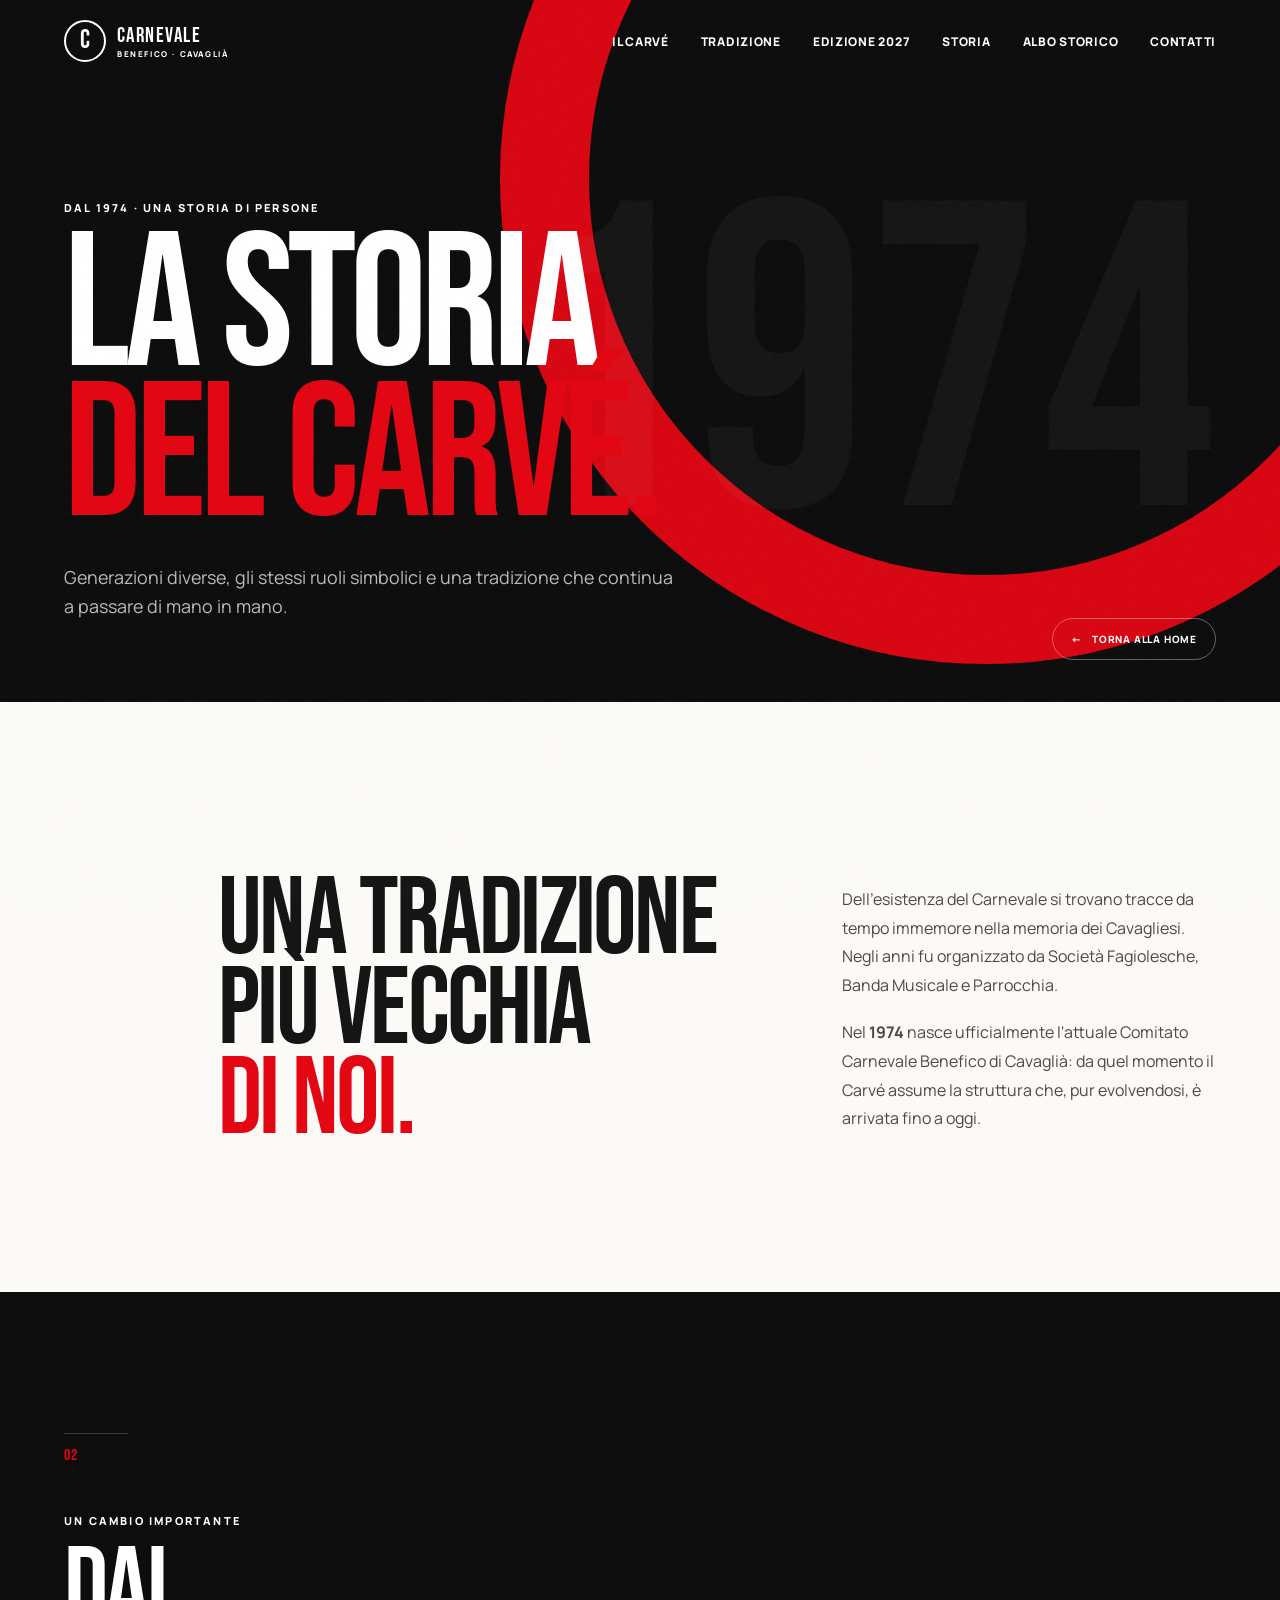
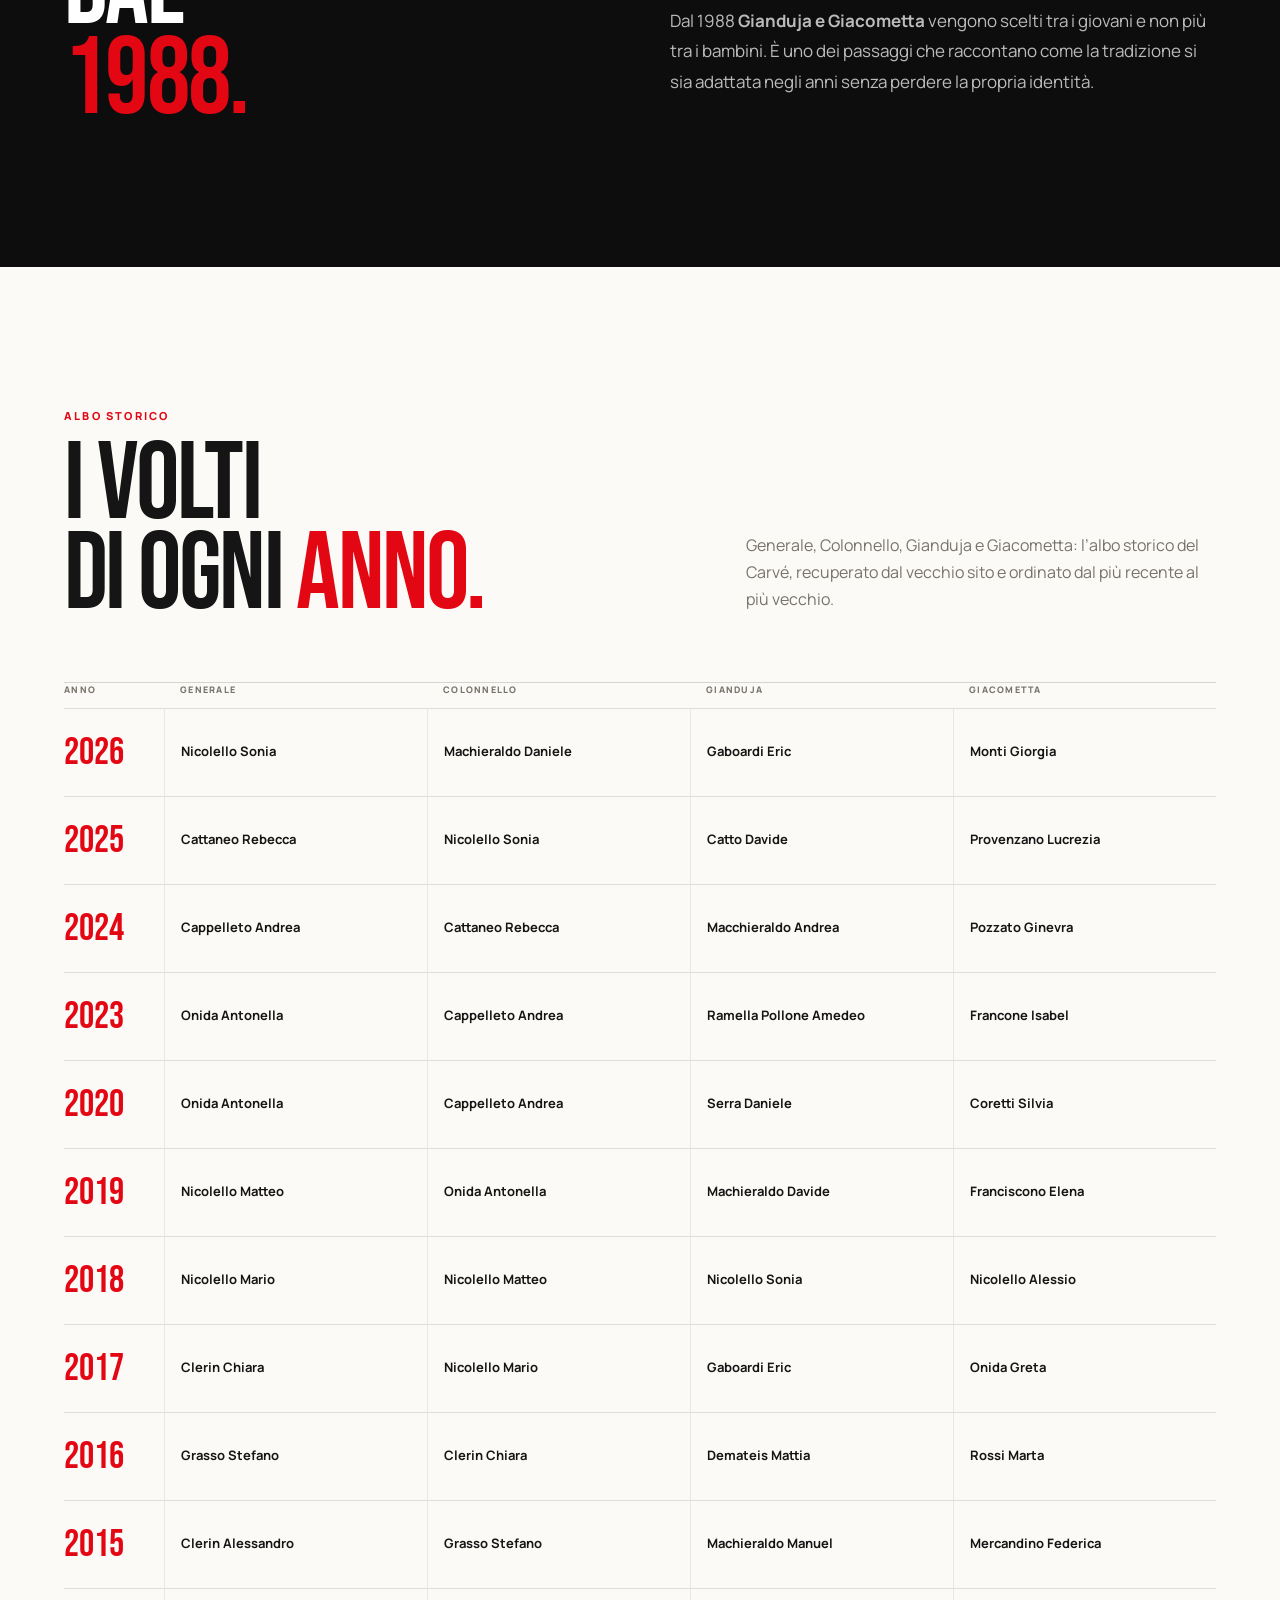
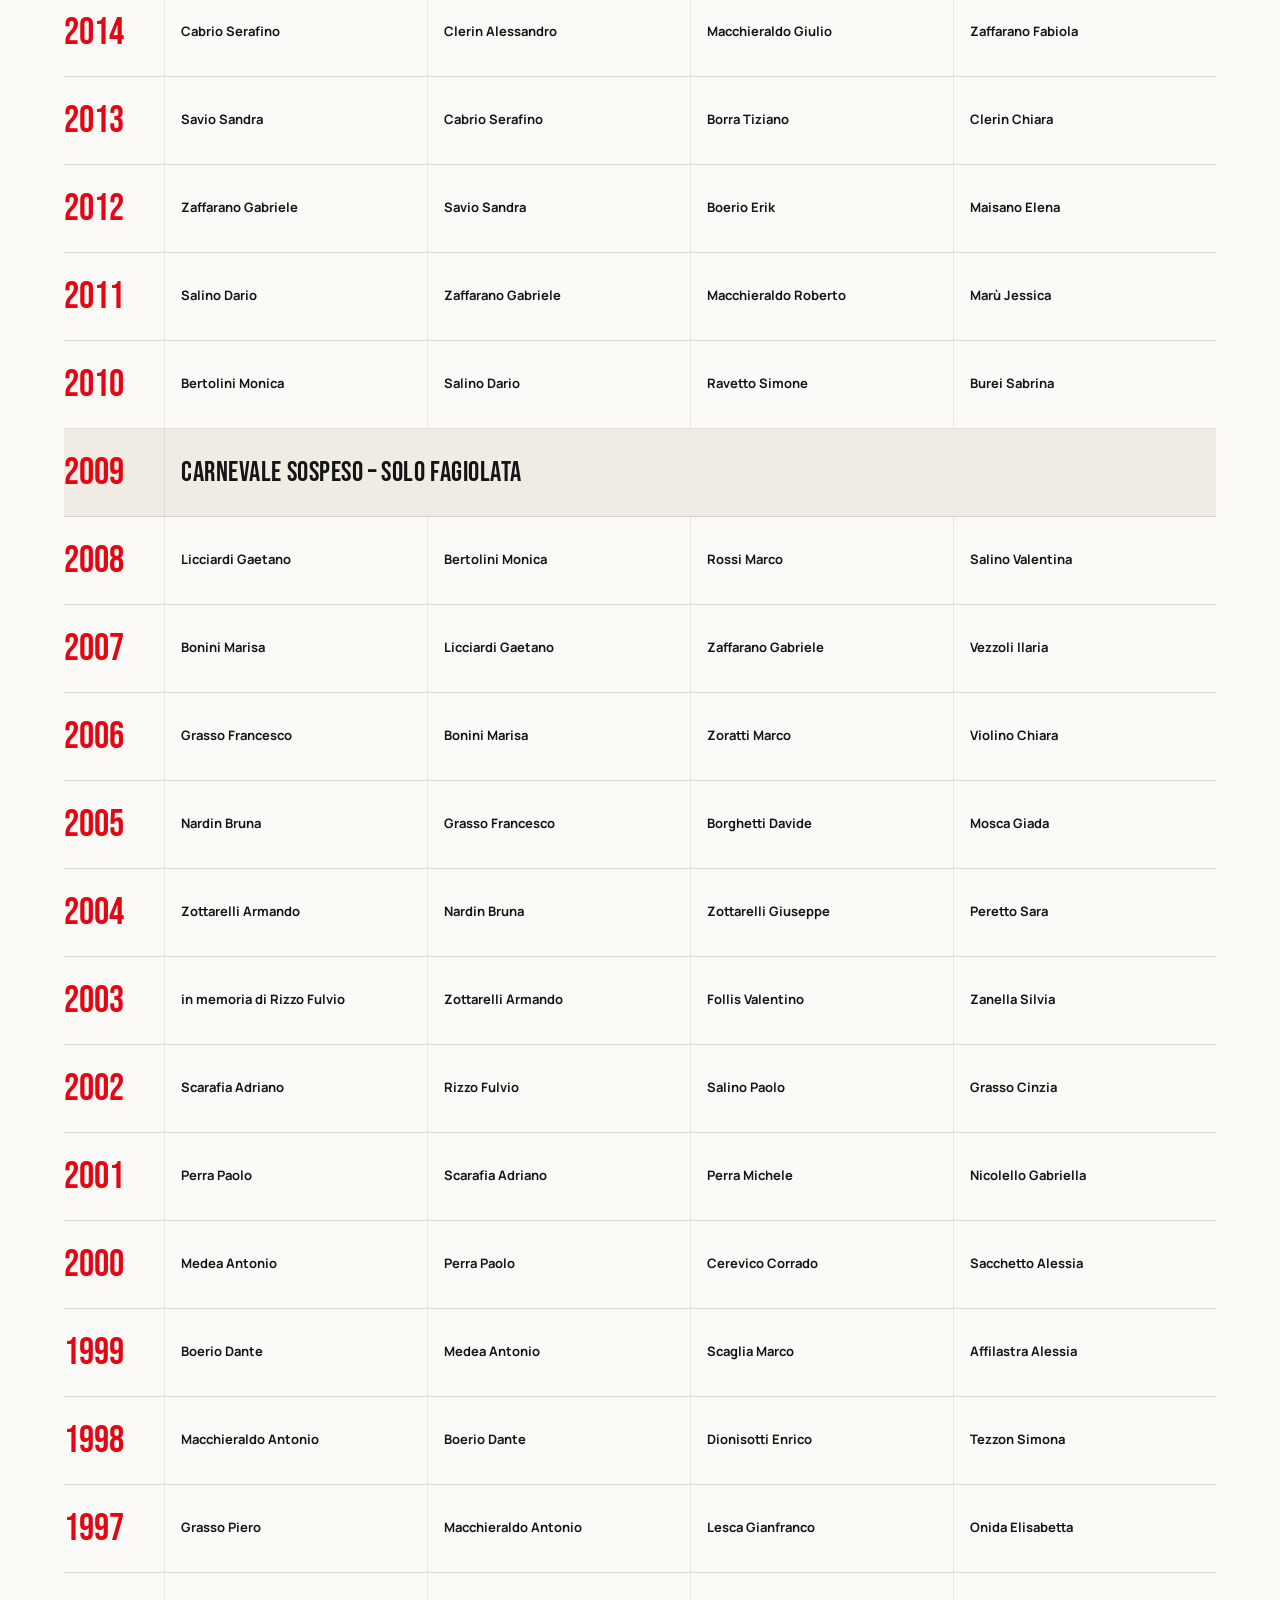
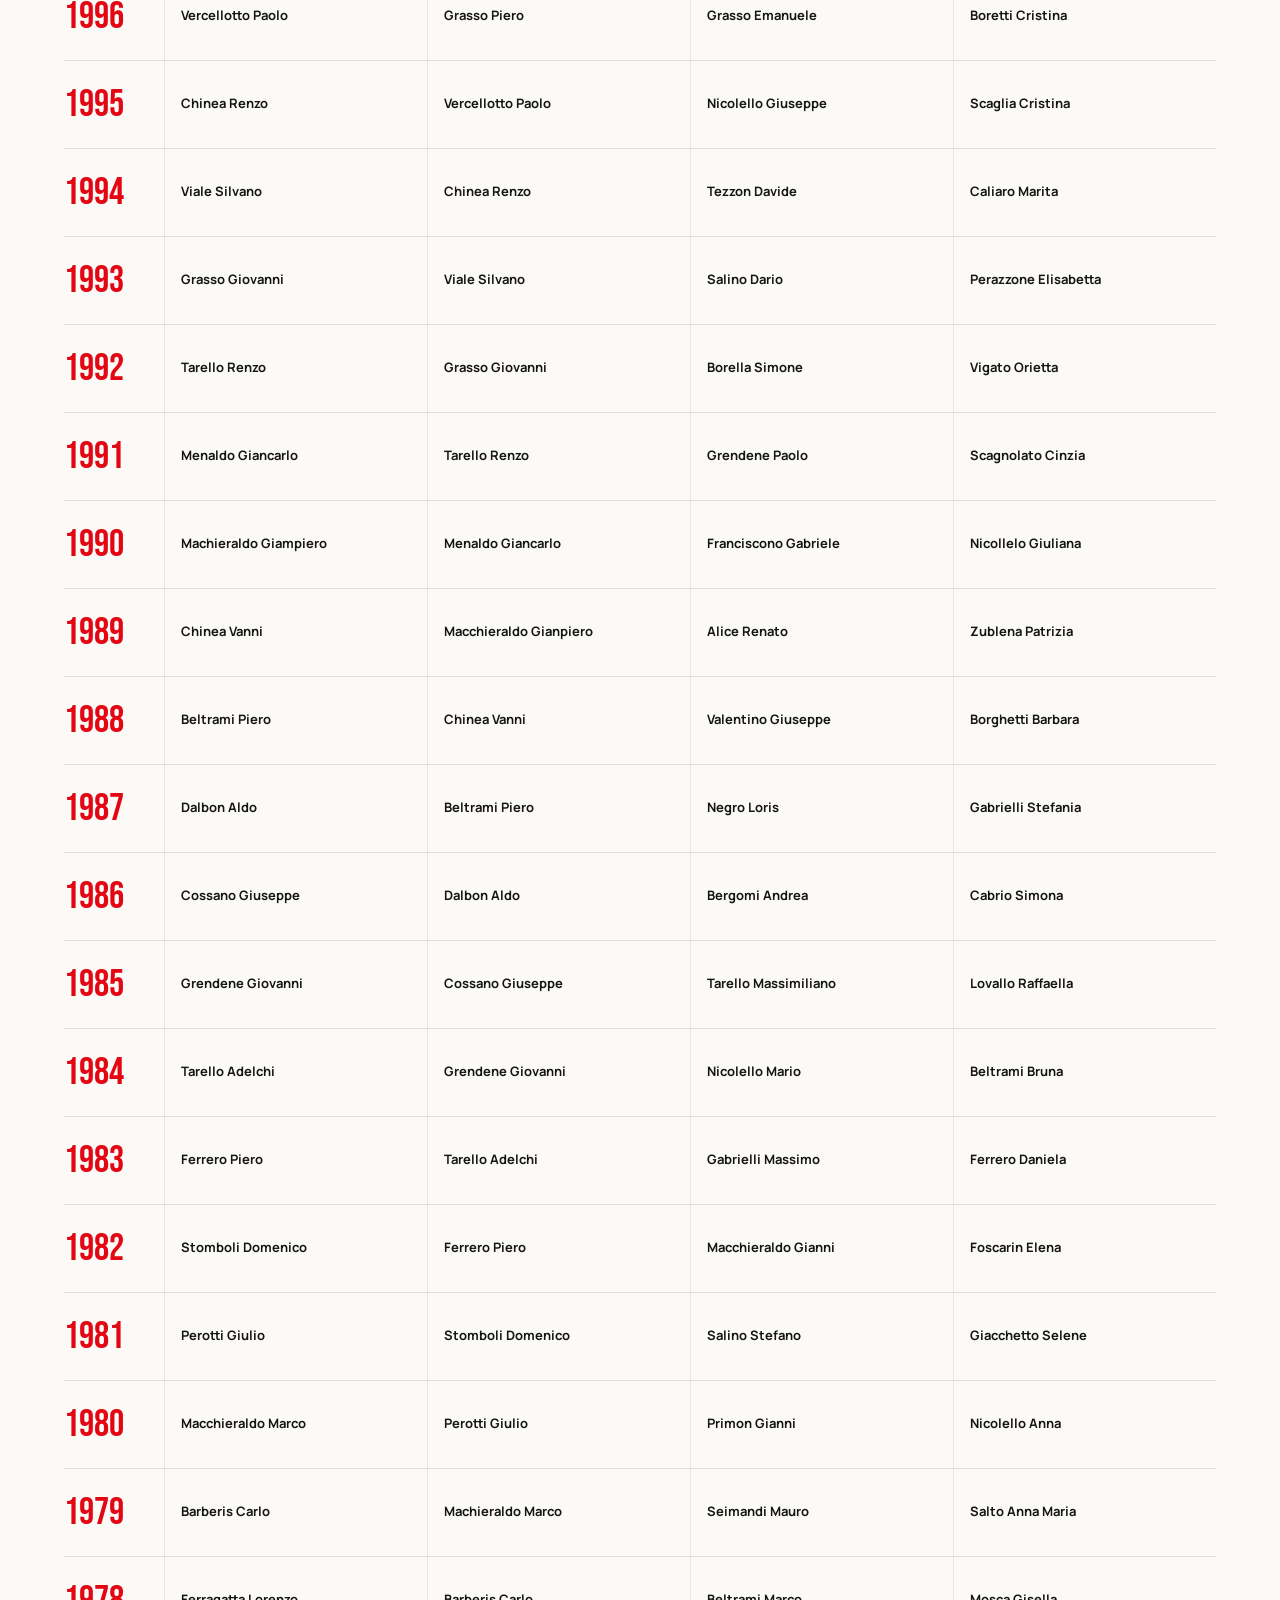
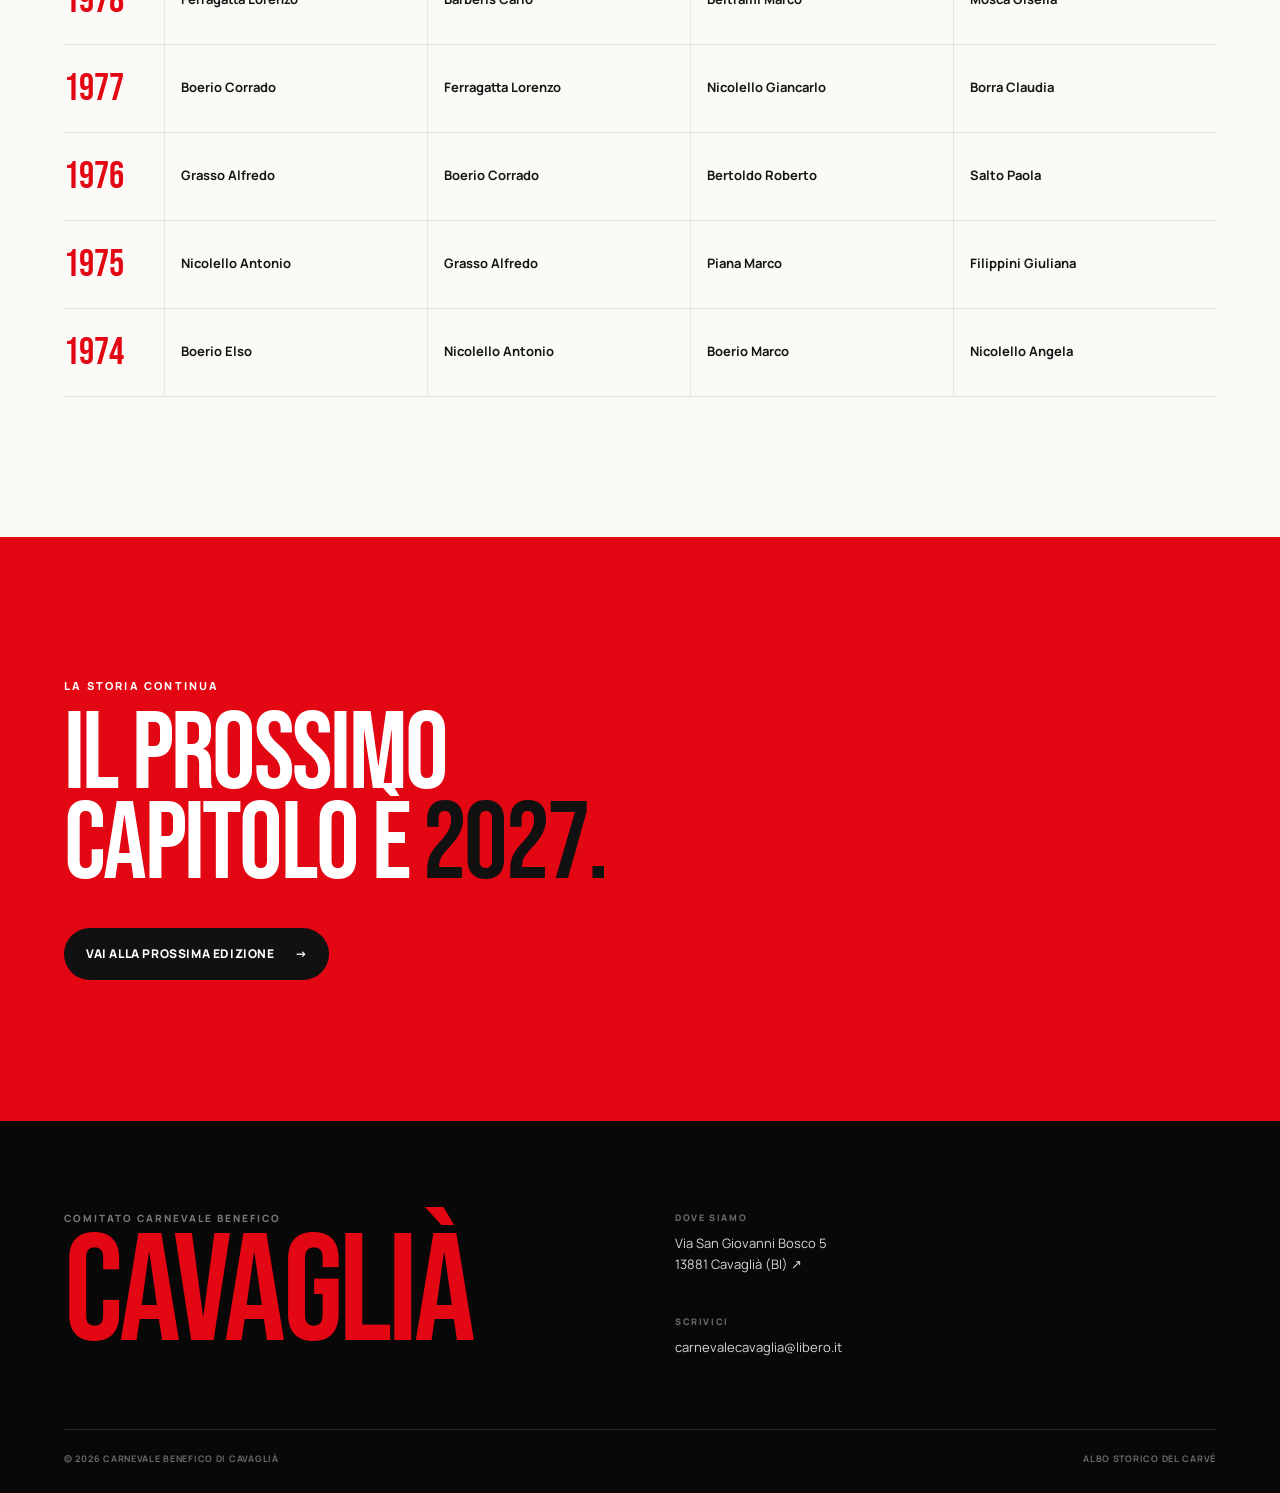
==== commit 2fb2fa5b: "Remove the standalone 2009 history band" ====
--- a/storia.html
+++ b/storia.html
@@ -87,7 +87,6 @@
 <div class="archive-row"><strong class="archive-year">1974</strong><div class="archive-person"><span>Generale</span><b>Boerio Elso</b></div><div class="archive-person"><span>Colonnello</span><b>Nicolello Antonio</b></div><div class="archive-person"><span>Gianduja</span><b>Boerio Marco</b></div><div class="archive-person"><span>Giacometta</span><b>Nicolello Angela</b></div></div>
 </div>
     </section>
-<div><span>2009</span><strong>CARNEVALE SOSPESO</strong><p>In quell'anno si svolse soltanto la tradizionale Fagiolata.</p></div></section>
     <section class="history-continue section section-red"><p class="eyebrow reveal">LA STORIA CONTINUA</p><h2 class="display reveal">IL PROSSIMO<br>CAPITOLO È <em>2027.</em></h2><a class="btn history-btn reveal" href="index.html#edizione">Vai alla prossima edizione <span>→</span></a></section>
   </main>
   <footer id="contatti"><div class="footer-main"><div><p class="footer-kicker">COMITATO CARNEVALE BENEFICO</p><h2>CAVAGLIÀ</h2></div><div class="footer-links"><div><span>DOVE SIAMO</span><a href="https://www.google.com/maps/search/?api=1&query=Via+San+Giovanni+Bosco+5+Cavaglia" target="_blank" rel="noopener">Via San Giovanni Bosco 5<br>13881 Cavaglià (BI) ↗</a></div><div><span>SCRIVICI</span><a href="mailto:carnevalecavaglia@libero.it">carnevalecavaglia@libero.it</a></div></div></div><div class="footer-bottom"><span>© <span id="year"></span> Carnevale Benefico di Cavaglià</span><span>Albo storico del Carvé</span></div></footer>
